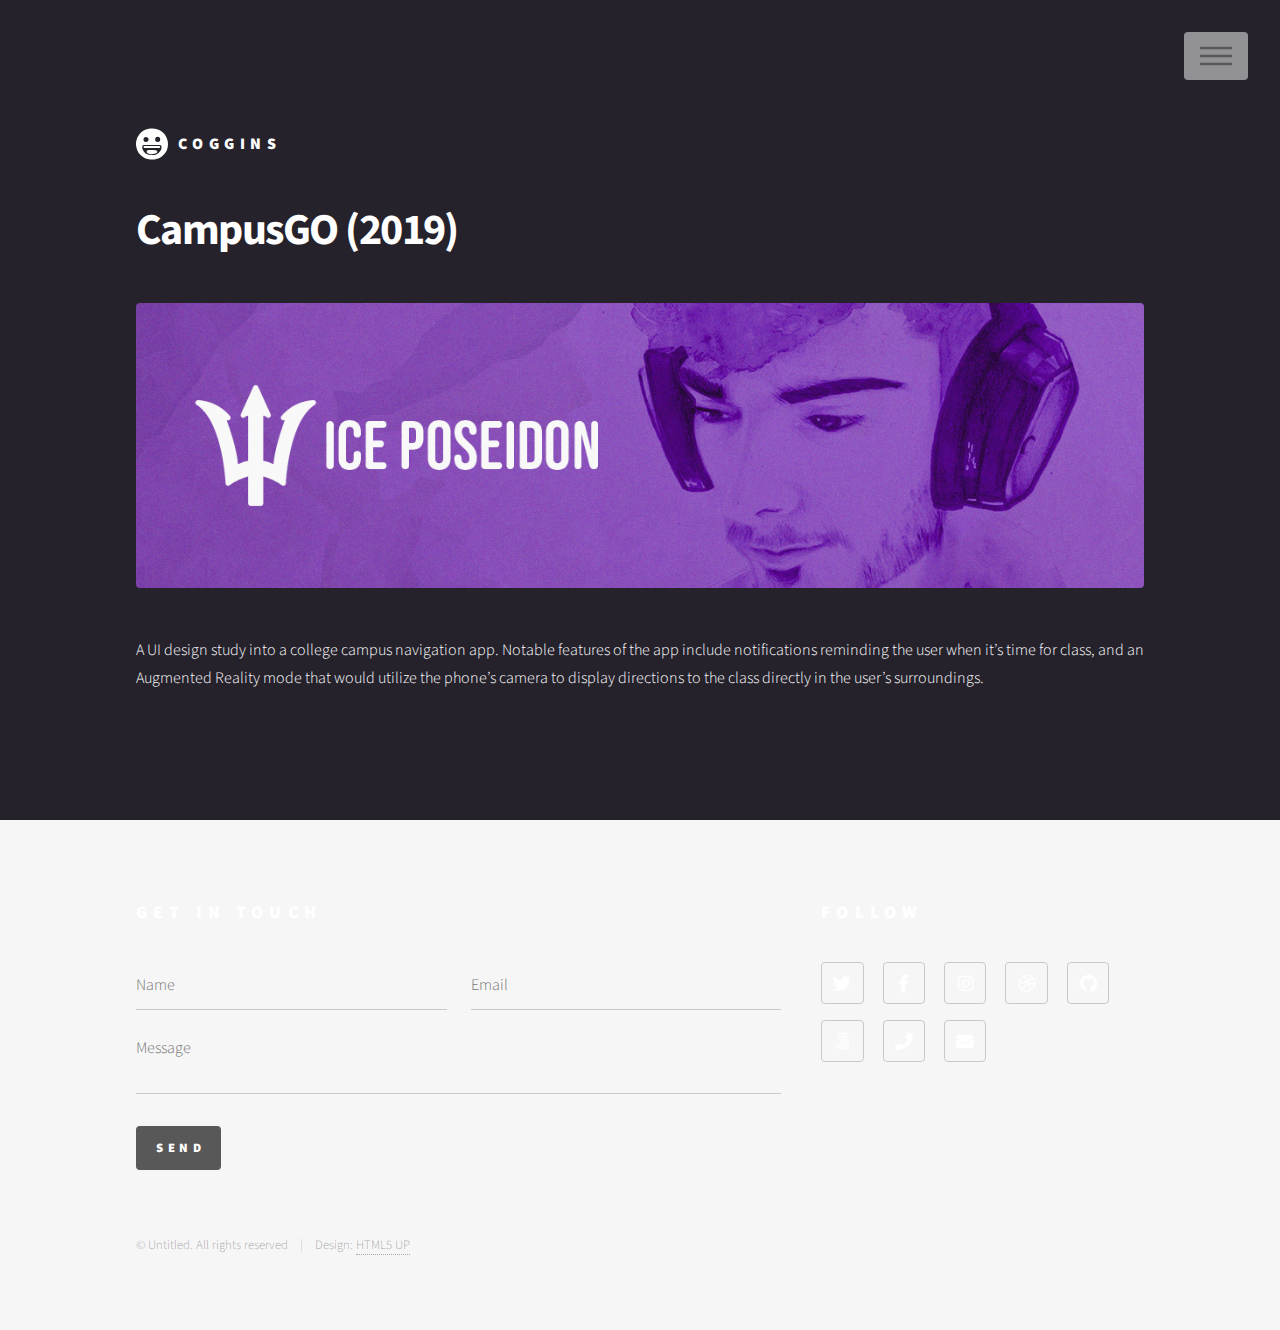
==== campusgo.html @ 9a7ea326 "Alot of stuff" ====
<!DOCTYPE HTML>
<!--
	Phantom by HTML5 UP
	html5up.net | @ajlkn
	Free for personal and commercial use under the CCA 3.0 license (html5up.net/license)
-->
<html>
	<head>
		<title>Generic - Phantom by HTML5 UP</title>
		<meta charset="utf-8" />
		<meta name="viewport" content="width=device-width, initial-scale=1, user-scalable=no" />
		<link rel="stylesheet" href="assets/css/ice.css" />
		<noscript><link rel="stylesheet" href="assets/css/noscript.css" /></noscript>
	</head>
	<body class="is-preload">
		<!-- Wrapper -->
			<div id="wrapper">

				<!-- Header -->
					<header id="header">
						<div class="inner">

							<!-- Logo -->
								<a href="index.html" class="logo">
									<span class="symbol"><img src="images/logowhite.svg" alt="" /></span><span class="title">Coggins</span>
								</a>

							<!-- Nav -->
								<nav>
									<ul>
										<li><a href="#menu">Menu</a></li>
									</ul>
								</nav>

						</div>
					</header>

				<!-- Menu -->
					<nav id="menu">
						<h2>Menu</h2>
						<ul>
							<li><a href="index.html">Home</a></li>
							<li><a href="generic.html">Ipsum veroeros</a></li>
							<li><a href="generic.html">Tempus etiam</a></li>
							<li><a href="generic.html">Consequat dolor</a></li>
							<li><a href="elements.html">Elements</a></li>
						</ul>
					</nav>

				<!-- Main -->
					<div id="main">
						<div class="inner">
							<h1>CampusGO (2019)</h1>
							<span class="image main"><img src="images/icebanner.jpg" alt="" /></span>
							<p>A UI design study into a college campus navigation app. Notable features of the app include notifications reminding the user when it’s time for class, and an Augmented Reality mode that would utilize the phone’s camera to display directions to the class directly in the user’s surroundings.</p>

						</div>
					</div>

				<!-- Footer -->
					<footer id="footer">
						<div class="inner">
							<section>
								<h2>Get in touch</h2>
								<form method="post" action="#">
									<div class="fields">
										<div class="field half">
											<input type="text" name="name" id="name" placeholder="Name" />
										</div>
										<div class="field half">
											<input type="email" name="email" id="email" placeholder="Email" />
										</div>
										<div class="field">
											<textarea name="message" id="message" placeholder="Message"></textarea>
										</div>
									</div>
									<ul class="actions">
										<li><input type="submit" value="Send" class="primary" /></li>
									</ul>
								</form>
							</section>
							<section>
								<h2>Follow</h2>
								<ul class="icons">
									<li><a href="#" class="icon brands style2 fa-twitter"><span class="label">Twitter</span></a></li>
									<li><a href="#" class="icon brands style2 fa-facebook-f"><span class="label">Facebook</span></a></li>
									<li><a href="#" class="icon brands style2 fa-instagram"><span class="label">Instagram</span></a></li>
									<li><a href="#" class="icon brands style2 fa-dribbble"><span class="label">Dribbble</span></a></li>
									<li><a href="#" class="icon brands style2 fa-github"><span class="label">GitHub</span></a></li>
									<li><a href="#" class="icon brands style2 fa-500px"><span class="label">500px</span></a></li>
									<li><a href="#" class="icon solid style2 fa-phone"><span class="label">Phone</span></a></li>
									<li><a href="#" class="icon solid style2 fa-envelope"><span class="label">Email</span></a></li>
								</ul>
							</section>
							<ul class="copyright">
								<li>&copy; Untitled. All rights reserved</li><li>Design: <a href="http://html5up.net">HTML5 UP</a></li>
							</ul>
						</div>
					</footer>

			</div>

		<!-- Scripts -->
			<script src="assets/js/jquery.min.js"></script>
			<script src="assets/js/browser.min.js"></script>
			<script src="assets/js/breakpoints.min.js"></script>
			<script src="assets/js/util.js"></script>
			<script src="assets/js/main.js"></script>
        
	</body>
</html>
---- assets/css/ice.css ----
@import url(fontawesome-all.min.css);
@import url("https://fonts.googleapis.com/css?family=Source+Sans+Pro:300,700,900");

/*
	Phantom by HTML5 UP
	html5up.net | @ajlkn
	Free for personal and commercial use under the CCA 3.0 license (html5up.net/license)
*/

html, body, div, span, applet, object,
iframe, h1, h2, h3, h4, h5, h6, p, blockquote,
pre, a, abbr, acronym, address, big, cite,
code, del, dfn, em, img, ins, kbd, q, s, samp,
small, strike, strong, sub, sup, tt, var, b,
u, i, center, dl, dt, dd, ol, ul, li, fieldset,
form, label, legend, table, caption, tbody,
tfoot, thead, tr, th, td, article, aside,
canvas, details, embed, figure, figcaption,
footer, header, hgroup, menu, nav, output, ruby,
section, summary, time, mark, audio, video {
	margin: 0;
	padding: 0;
	border: 0;
	font-size: 100%;
	font: inherit;
	vertical-align: baseline;}

article, aside, details, figcaption, figure,
footer, header, hgroup, menu, nav, section {
	display: block;}

body {
	line-height: 1;
}

ol, ul {
	list-style: none;
}

blockquote, q {
	quotes: none;
}

	blockquote:before, blockquote:after, q:before, q:after {
		content: '';
		content: none;
	}

table {
	border-collapse: collapse;
	border-spacing: 0;
}

body {
	-webkit-text-size-adjust: none;
}

mark {
	background-color: transparent;
	color: inherit;
}

input::-moz-focus-inner {
	border: 0;
	padding: 0;
}

input, select, textarea {
	-moz-appearance: none;
	-webkit-appearance: none;
	-ms-appearance: none;
	appearance: none;
}

/* Basic */

	@-ms-viewport {
		width: device-width;
	}

	body {
		-ms-overflow-style: scrollbar;
	}

	@media screen and (max-width: 480px) {

		html, body {
			min-width: 320px;
		}

	}

	html {
		box-sizing: border-box;
	}

	*, *:before, *:after {
		box-sizing: inherit;
	}

	body {
		background: #25222c;
	}

		body.is-preload *, body.is-preload *:before, body.is-preload *:after {
			-moz-animation: none !important;
			-webkit-animation: none !important;
			-ms-animation: none !important;
			animation: none !important;
			-moz-transition: none !important;
			-webkit-transition: none !important;
			-ms-transition: none !important;
			transition: none !important;
		}

/* Type */

	body, input, select, textarea {
		color: #ffffff;
		font-family: "Source Sans Pro", Helvetica, sans-serif;
		font-size: 16pt;
		font-weight: 300;
		line-height: 1.75;
	}

		@media screen and (max-width: 1680px) {

			body, input, select, textarea {
				font-size: 14pt;
			}

		}

		@media screen and (max-width: 1280px) {

			body, input, select, textarea {
				font-size: 12pt;
			}

		}

	a {
		-moz-transition: border-bottom-color 0.2s ease, color 0.2s ease;
		-webkit-transition: border-bottom-color 0.2s ease, color 0.2s ease;
		-ms-transition: border-bottom-color 0.2s ease, color 0.2s ease;
		transition: border-bottom-color 0.2s ease, color 0.2s ease;
		text-decoration: none;
		color: #585858;
		border-bottom: dotted 1px rgba(88, 88, 88, 0.5);
	}

		a:hover {
			border-bottom-color: transparent;
			color: #f2849e !important;
		}

	strong, b {
		font-weight: 700;
	}

	em, i {
		font-style: italic;
	}

	p {
		margin: 0 0 2em 0;
	}

	h1 {
		font-size: 2.75em;
		font-weight: 700;
		line-height: 1.3;
		margin: 0 0 1em 0;
		letter-spacing: -0.035em;
	}

		h1 a {
			color: inherit;
		}

		@media screen and (max-width: 736px) {

			h1 {
				font-size: 2em;
				margin: 0 0 1em 0;
			}

		}

		@media screen and (max-width: 360px) {

			h1 {
				font-size: 1.75em;
			}

		}

	h2, h3, h4, h5, h6 {
		font-weight: 900;
		line-height: 1.5;
		margin: 0 0 2em 0;
		text-transform: uppercase;
		letter-spacing: 0.35em;
	}

		h2 a, h3 a, h4 a, h5 a, h6 a {
			color: inherit;
		}

	h2 {
		font-size: 1.1em;
	}

	h3 {
		font-size: 1em;
	}

	h4 {
		font-size: 0.8em;
	}

	h5 {
		font-size: 0.8em;
	}

	h6 {
		font-size: 0.8em;
	}

	@media screen and (max-width: 980px) {

		h1 br, h2 br, h3 br, h4 br, h5 br, h6 br {
			display: none;
		}

	}

	@media screen and (max-width: 736px) {

		h2 {
			font-size: 1em;
		}

		h3 {
			font-size: 0.8em;
		}

	}

	sub {
		font-size: 0.8em;
		position: relative;
		top: 0.5em;
	}

	sup {
		font-size: 0.8em;
		position: relative;
		top: -0.5em;
	}

	blockquote {
		border-left: solid 4px #c9c9c9;
		font-style: italic;
		margin: 0 0 2em 0;
		padding: 0.5em 0 0.5em 2em;
	}

	code {
		background: rgba(144, 144, 144, 0.075);
		border-radius: 4px;
		border: solid 1px #c9c9c9;
		font-family: "Courier New", monospace;
		font-size: 0.9em;
		margin: 0 0.25em;
		padding: 0.25em 0.65em;
	}

	pre {
		-webkit-overflow-scrolling: touch;
		font-family: "Courier New", monospace;
		font-size: 0.9em;
		margin: 0 0 2em 0;
	}

		pre code {
			display: block;
			line-height: 1.75;
			padding: 1em 1.5em;
			overflow-x: auto;
		}

	hr {
		border: 0;
		border-bottom: solid 1px #c9c9c9;
		margin: 2em 0;
	}

		hr.major {
			margin: 3em 0;
		}

	.align-left {
		text-align: left;
	}

	.align-center {
		text-align: center;
	}

	.align-right {
		text-align: right;
	}

/* Row */

	.row {
		display: flex;
		flex-wrap: wrap;
		box-sizing: border-box;
		align-items: stretch;
	}

		.row > * {
			box-sizing: border-box;
		}

		.row.gtr-uniform > * > :last-child {
			margin-bottom: 0;
		}

		.row.aln-left {
			justify-content: flex-start;
		}

		.row.aln-center {
			justify-content: center;
		}

		.row.aln-right {
			justify-content: flex-end;
		}

		.row.aln-top {
			align-items: flex-start;
		}

		.row.aln-middle {
			align-items: center;
		}

		.row.aln-bottom {
			align-items: flex-end;
		}

		.row > .imp {
			order: -1;
		}

		.row > .col-1 {
			width: 8.33333%;
		}

		.row > .off-1 {
			margin-left: 8.33333%;
		}

		.row > .col-2 {
			width: 16.66667%;
		}

		.row > .off-2 {
			margin-left: 16.66667%;
		}

		.row > .col-3 {
			width: 25%;
		}

		.row > .off-3 {
			margin-left: 25%;
		}

		.row > .col-4 {
			width: 33.33333%;
		}

		.row > .off-4 {
			margin-left: 33.33333%;
		}

		.row > .col-5 {
			width: 41.66667%;
		}

		.row > .off-5 {
			margin-left: 41.66667%;
		}

		.row > .col-6 {
			width: 50%;
		}

		.row > .off-6 {
			margin-left: 50%;
		}

		.row > .col-7 {
			width: 58.33333%;
		}

		.row > .off-7 {
			margin-left: 58.33333%;
		}

		.row > .col-8 {
			width: 66.66667%;
		}

		.row > .off-8 {
			margin-left: 66.66667%;
		}

		.row > .col-9 {
			width: 75%;
		}

		.row > .off-9 {
			margin-left: 75%;
		}

		.row > .col-10 {
			width: 83.33333%;
		}

		.row > .off-10 {
			margin-left: 83.33333%;
		}

		.row > .col-11 {
			width: 91.66667%;
		}

		.row > .off-11 {
			margin-left: 91.66667%;
		}

		.row > .col-12 {
			width: 100%;
		}

		.row > .off-12 {
			margin-left: 100%;
		}

		.row.gtr-0 {
			margin-top: 0;
			margin-left: 0em;
		}

			.row.gtr-0 > * {
				padding: 0 0 0 0em;
			}

			.row.gtr-0.gtr-uniform {
				margin-top: 0em;
			}

				.row.gtr-0.gtr-uniform > * {
					padding-top: 0em;
				}

		.row.gtr-25 {
			margin-top: 0;
			margin-left: -0.5em;
		}

			.row.gtr-25 > * {
				padding: 0 0 0 0.5em;
			}

			.row.gtr-25.gtr-uniform {
				margin-top: -0.5em;
			}

				.row.gtr-25.gtr-uniform > * {
					padding-top: 0.5em;
				}

		.row.gtr-50 {
			margin-top: 0;
			margin-left: -1em;
		}

			.row.gtr-50 > * {
				padding: 0 0 0 1em;
			}

			.row.gtr-50.gtr-uniform {
				margin-top: -1em;
			}

				.row.gtr-50.gtr-uniform > * {
					padding-top: 1em;
				}

		.row {
			margin-top: 0;
			margin-left: -2em;
		}

			.row > * {
				padding: 0 0 0 2em;
			}

			.row.gtr-uniform {
				margin-top: -2em;
			}

				.row.gtr-uniform > * {
					padding-top: 2em;
				}

		.row.gtr-150 {
			margin-top: 0;
			margin-left: -3em;
		}

			.row.gtr-150 > * {
				padding: 0 0 0 3em;
			}

			.row.gtr-150.gtr-uniform {
				margin-top: -3em;
			}

				.row.gtr-150.gtr-uniform > * {
					padding-top: 3em;
				}

		.row.gtr-200 {
			margin-top: 0;
			margin-left: -4em;
		}

			.row.gtr-200 > * {
				padding: 0 0 0 4em;
			}

			.row.gtr-200.gtr-uniform {
				margin-top: -4em;
			}

				.row.gtr-200.gtr-uniform > * {
					padding-top: 4em;
				}

		@media screen and (max-width: 1680px) {

			.row {
				display: flex;
				flex-wrap: wrap;
				box-sizing: border-box;
				align-items: stretch;
			}

				.row > * {
					box-sizing: border-box;
				}

				.row.gtr-uniform > * > :last-child {
					margin-bottom: 0;
				}

				.row.aln-left {
					justify-content: flex-start;
				}

				.row.aln-center {
					justify-content: center;
				}

				.row.aln-right {
					justify-content: flex-end;
				}

				.row.aln-top {
					align-items: flex-start;
				}

				.row.aln-middle {
					align-items: center;
				}

				.row.aln-bottom {
					align-items: flex-end;
				}

				.row > .imp-xlarge {
					order: -1;
				}

				.row > .col-1-xlarge {
					width: 8.33333%;
				}

				.row > .off-1-xlarge {
					margin-left: 8.33333%;
				}

				.row > .col-2-xlarge {
					width: 16.66667%;
				}

				.row > .off-2-xlarge {
					margin-left: 16.66667%;
				}

				.row > .col-3-xlarge {
					width: 25%;
				}

				.row > .off-3-xlarge {
					margin-left: 25%;
				}

				.row > .col-4-xlarge {
					width: 33.33333%;
				}

				.row > .off-4-xlarge {
					margin-left: 33.33333%;
				}

				.row > .col-5-xlarge {
					width: 41.66667%;
				}

				.row > .off-5-xlarge {
					margin-left: 41.66667%;
				}

				.row > .col-6-xlarge {
					width: 50%;
				}

				.row > .off-6-xlarge {
					margin-left: 50%;
				}

				.row > .col-7-xlarge {
					width: 58.33333%;
				}

				.row > .off-7-xlarge {
					margin-left: 58.33333%;
				}

				.row > .col-8-xlarge {
					width: 66.66667%;
				}

				.row > .off-8-xlarge {
					margin-left: 66.66667%;
				}

				.row > .col-9-xlarge {
					width: 75%;
				}

				.row > .off-9-xlarge {
					margin-left: 75%;
				}

				.row > .col-10-xlarge {
					width: 83.33333%;
				}

				.row > .off-10-xlarge {
					margin-left: 83.33333%;
				}

				.row > .col-11-xlarge {
					width: 91.66667%;
				}

				.row > .off-11-xlarge {
					margin-left: 91.66667%;
				}

				.row > .col-12-xlarge {
					width: 100%;
				}

				.row > .off-12-xlarge {
					margin-left: 100%;
				}

				.row.gtr-0 {
					margin-top: 0;
					margin-left: 0em;
				}

					.row.gtr-0 > * {
						padding: 0 0 0 0em;
					}

					.row.gtr-0.gtr-uniform {
						margin-top: 0em;
					}

						.row.gtr-0.gtr-uniform > * {
							padding-top: 0em;
						}

				.row.gtr-25 {
					margin-top: 0;
					margin-left: -0.5em;
				}

					.row.gtr-25 > * {
						padding: 0 0 0 0.5em;
					}

					.row.gtr-25.gtr-uniform {
						margin-top: -0.5em;
					}

						.row.gtr-25.gtr-uniform > * {
							padding-top: 0.5em;
						}

				.row.gtr-50 {
					margin-top: 0;
					margin-left: -1em;
				}

					.row.gtr-50 > * {
						padding: 0 0 0 1em;
					}

					.row.gtr-50.gtr-uniform {
						margin-top: -1em;
					}

						.row.gtr-50.gtr-uniform > * {
							padding-top: 1em;
						}

				.row {
					margin-top: 0;
					margin-left: -2em;
				}

					.row > * {
						padding: 0 0 0 2em;
					}

					.row.gtr-uniform {
						margin-top: -2em;
					}

						.row.gtr-uniform > * {
							padding-top: 2em;
						}

				.row.gtr-150 {
					margin-top: 0;
					margin-left: -3em;
				}

					.row.gtr-150 > * {
						padding: 0 0 0 3em;
					}

					.row.gtr-150.gtr-uniform {
						margin-top: -3em;
					}

						.row.gtr-150.gtr-uniform > * {
							padding-top: 3em;
						}

				.row.gtr-200 {
					margin-top: 0;
					margin-left: -4em;
				}

					.row.gtr-200 > * {
						padding: 0 0 0 4em;
					}

					.row.gtr-200.gtr-uniform {
						margin-top: -4em;
					}

						.row.gtr-200.gtr-uniform > * {
							padding-top: 4em;
						}

		}

		@media screen and (max-width: 1280px) {

			.row {
				display: flex;
				flex-wrap: wrap;
				box-sizing: border-box;
				align-items: stretch;
			}

				.row > * {
					box-sizing: border-box;
				}

				.row.gtr-uniform > * > :last-child {
					margin-bottom: 0;
				}

				.row.aln-left {
					justify-content: flex-start;
				}

				.row.aln-center {
					justify-content: center;
				}

				.row.aln-right {
					justify-content: flex-end;
				}

				.row.aln-top {
					align-items: flex-start;
				}

				.row.aln-middle {
					align-items: center;
				}

				.row.aln-bottom {
					align-items: flex-end;
				}

				.row > .imp-large {
					order: -1;
				}

				.row > .col-1-large {
					width: 8.33333%;
				}

				.row > .off-1-large {
					margin-left: 8.33333%;
				}

				.row > .col-2-large {
					width: 16.66667%;
				}

				.row > .off-2-large {
					margin-left: 16.66667%;
				}

				.row > .col-3-large {
					width: 25%;
				}

				.row > .off-3-large {
					margin-left: 25%;
				}

				.row > .col-4-large {
					width: 33.33333%;
				}

				.row > .off-4-large {
					margin-left: 33.33333%;
				}

				.row > .col-5-large {
					width: 41.66667%;
				}

				.row > .off-5-large {
					margin-left: 41.66667%;
				}

				.row > .col-6-large {
					width: 50%;
				}

				.row > .off-6-large {
					margin-left: 50%;
				}

				.row > .col-7-large {
					width: 58.33333%;
				}

				.row > .off-7-large {
					margin-left: 58.33333%;
				}

				.row > .col-8-large {
					width: 66.66667%;
				}

				.row > .off-8-large {
					margin-left: 66.66667%;
				}

				.row > .col-9-large {
					width: 75%;
				}

				.row > .off-9-large {
					margin-left: 75%;
				}

				.row > .col-10-large {
					width: 83.33333%;
				}

				.row > .off-10-large {
					margin-left: 83.33333%;
				}

				.row > .col-11-large {
					width: 91.66667%;
				}

				.row > .off-11-large {
					margin-left: 91.66667%;
				}

				.row > .col-12-large {
					width: 100%;
				}

				.row > .off-12-large {
					margin-left: 100%;
				}

				.row.gtr-0 {
					margin-top: 0;
					margin-left: 0em;
				}

					.row.gtr-0 > * {
						padding: 0 0 0 0em;
					}

					.row.gtr-0.gtr-uniform {
						margin-top: 0em;
					}

						.row.gtr-0.gtr-uniform > * {
							padding-top: 0em;
						}

				.row.gtr-25 {
					margin-top: 0;
					margin-left: -0.5em;
				}

					.row.gtr-25 > * {
						padding: 0 0 0 0.5em;
					}

					.row.gtr-25.gtr-uniform {
						margin-top: -0.5em;
					}

						.row.gtr-25.gtr-uniform > * {
							padding-top: 0.5em;
						}

				.row.gtr-50 {
					margin-top: 0;
					margin-left: -1em;
				}

					.row.gtr-50 > * {
						padding: 0 0 0 1em;
					}

					.row.gtr-50.gtr-uniform {
						margin-top: -1em;
					}

						.row.gtr-50.gtr-uniform > * {
							padding-top: 1em;
						}

				.row {
					margin-top: 0;
					margin-left: -2em;
				}

					.row > * {
						padding: 0 0 0 2em;
					}

					.row.gtr-uniform {
						margin-top: -2em;
					}

						.row.gtr-uniform > * {
							padding-top: 2em;
						}

				.row.gtr-150 {
					margin-top: 0;
					margin-left: -3em;
				}

					.row.gtr-150 > * {
						padding: 0 0 0 3em;
					}

					.row.gtr-150.gtr-uniform {
						margin-top: -3em;
					}

						.row.gtr-150.gtr-uniform > * {
							padding-top: 3em;
						}

				.row.gtr-200 {
					margin-top: 0;
					margin-left: -4em;
				}

					.row.gtr-200 > * {
						padding: 0 0 0 4em;
					}

					.row.gtr-200.gtr-uniform {
						margin-top: -4em;
					}

						.row.gtr-200.gtr-uniform > * {
							padding-top: 4em;
						}

		}

		@media screen and (max-width: 980px) {

			.row {
				display: flex;
				flex-wrap: wrap;
				box-sizing: border-box;
				align-items: stretch;
			}

				.row > * {
					box-sizing: border-box;
				}

				.row.gtr-uniform > * > :last-child {
					margin-bottom: 0;
				}

				.row.aln-left {
					justify-content: flex-start;
				}

				.row.aln-center {
					justify-content: center;
				}

				.row.aln-right {
					justify-content: flex-end;
				}

				.row.aln-top {
					align-items: flex-start;
				}

				.row.aln-middle {
					align-items: center;
				}

				.row.aln-bottom {
					align-items: flex-end;
				}

				.row > .imp-medium {
					order: -1;
				}

				.row > .col-1-medium {
					width: 8.33333%;
				}

				.row > .off-1-medium {
					margin-left: 8.33333%;
				}

				.row > .col-2-medium {
					width: 16.66667%;
				}

				.row > .off-2-medium {
					margin-left: 16.66667%;
				}

				.row > .col-3-medium {
					width: 25%;
				}

				.row > .off-3-medium {
					margin-left: 25%;
				}

				.row > .col-4-medium {
					width: 33.33333%;
				}

				.row > .off-4-medium {
					margin-left: 33.33333%;
				}

				.row > .col-5-medium {
					width: 41.66667%;
				}

				.row > .off-5-medium {
					margin-left: 41.66667%;
				}

				.row > .col-6-medium {
					width: 50%;
				}

				.row > .off-6-medium {
					margin-left: 50%;
				}

				.row > .col-7-medium {
					width: 58.33333%;
				}

				.row > .off-7-medium {
					margin-left: 58.33333%;
				}

				.row > .col-8-medium {
					width: 66.66667%;
				}

				.row > .off-8-medium {
					margin-left: 66.66667%;
				}

				.row > .col-9-medium {
					width: 75%;
				}

				.row > .off-9-medium {
					margin-left: 75%;
				}

				.row > .col-10-medium {
					width: 83.33333%;
				}

				.row > .off-10-medium {
					margin-left: 83.33333%;
				}

				.row > .col-11-medium {
					width: 91.66667%;
				}

				.row > .off-11-medium {
					margin-left: 91.66667%;
				}

				.row > .col-12-medium {
					width: 100%;
				}

				.row > .off-12-medium {
					margin-left: 100%;
				}

				.row.gtr-0 {
					margin-top: 0;
					margin-left: 0em;
				}

					.row.gtr-0 > * {
						padding: 0 0 0 0em;
					}

					.row.gtr-0.gtr-uniform {
						margin-top: 0em;
					}

						.row.gtr-0.gtr-uniform > * {
							padding-top: 0em;
						}

				.row.gtr-25 {
					margin-top: 0;
					margin-left: -0.375em;
				}

					.row.gtr-25 > * {
						padding: 0 0 0 0.375em;
					}

					.row.gtr-25.gtr-uniform {
						margin-top: -0.375em;
					}

						.row.gtr-25.gtr-uniform > * {
							padding-top: 0.375em;
						}

				.row.gtr-50 {
					margin-top: 0;
					margin-left: -0.75em;
				}

					.row.gtr-50 > * {
						padding: 0 0 0 0.75em;
					}

					.row.gtr-50.gtr-uniform {
						margin-top: -0.75em;
					}

						.row.gtr-50.gtr-uniform > * {
							padding-top: 0.75em;
						}

				.row {
					margin-top: 0;
					margin-left: -1.5em;
				}

					.row > * {
						padding: 0 0 0 1.5em;
					}

					.row.gtr-uniform {
						margin-top: -1.5em;
					}

						.row.gtr-uniform > * {
							padding-top: 1.5em;
						}

				.row.gtr-150 {
					margin-top: 0;
					margin-left: -2.25em;
				}

					.row.gtr-150 > * {
						padding: 0 0 0 2.25em;
					}

					.row.gtr-150.gtr-uniform {
						margin-top: -2.25em;
					}

						.row.gtr-150.gtr-uniform > * {
							padding-top: 2.25em;
						}

				.row.gtr-200 {
					margin-top: 0;
					margin-left: -3em;
				}

					.row.gtr-200 > * {
						padding: 0 0 0 3em;
					}

					.row.gtr-200.gtr-uniform {
						margin-top: -3em;
					}

						.row.gtr-200.gtr-uniform > * {
							padding-top: 3em;
						}

		}

		@media screen and (max-width: 736px) {

			.row {
				display: flex;
				flex-wrap: wrap;
				box-sizing: border-box;
				align-items: stretch;
			}

				.row > * {
					box-sizing: border-box;
				}

				.row.gtr-uniform > * > :last-child {
					margin-bottom: 0;
				}

				.row.aln-left {
					justify-content: flex-start;
				}

				.row.aln-center {
					justify-content: center;
				}

				.row.aln-right {
					justify-content: flex-end;
				}

				.row.aln-top {
					align-items: flex-start;
				}

				.row.aln-middle {
					align-items: center;
				}

				.row.aln-bottom {
					align-items: flex-end;
				}

				.row > .imp-small {
					order: -1;
				}

				.row > .col-1-small {
					width: 8.33333%;
				}

				.row > .off-1-small {
					margin-left: 8.33333%;
				}

				.row > .col-2-small {
					width: 16.66667%;
				}

				.row > .off-2-small {
					margin-left: 16.66667%;
				}

				.row > .col-3-small {
					width: 25%;
				}

				.row > .off-3-small {
					margin-left: 25%;
				}

				.row > .col-4-small {
					width: 33.33333%;
				}

				.row > .off-4-small {
					margin-left: 33.33333%;
				}

				.row > .col-5-small {
					width: 41.66667%;
				}

				.row > .off-5-small {
					margin-left: 41.66667%;
				}

				.row > .col-6-small {
					width: 50%;
				}

				.row > .off-6-small {
					margin-left: 50%;
				}

				.row > .col-7-small {
					width: 58.33333%;
				}

				.row > .off-7-small {
					margin-left: 58.33333%;
				}

				.row > .col-8-small {
					width: 66.66667%;
				}

				.row > .off-8-small {
					margin-left: 66.66667%;
				}

				.row > .col-9-small {
					width: 75%;
				}

				.row > .off-9-small {
					margin-left: 75%;
				}

				.row > .col-10-small {
					width: 83.33333%;
				}

				.row > .off-10-small {
					margin-left: 83.33333%;
				}

				.row > .col-11-small {
					width: 91.66667%;
				}

				.row > .off-11-small {
					margin-left: 91.66667%;
				}

				.row > .col-12-small {
					width: 100%;
				}

				.row > .off-12-small {
					margin-left: 100%;
				}

				.row.gtr-0 {
					margin-top: 0;
					margin-left: 0em;
				}

					.row.gtr-0 > * {
						padding: 0 0 0 0em;
					}

					.row.gtr-0.gtr-uniform {
						margin-top: 0em;
					}

						.row.gtr-0.gtr-uniform > * {
							padding-top: 0em;
						}

				.row.gtr-25 {
					margin-top: 0;
					margin-left: -0.25em;
				}

					.row.gtr-25 > * {
						padding: 0 0 0 0.25em;
					}

					.row.gtr-25.gtr-uniform {
						margin-top: -0.25em;
					}

						.row.gtr-25.gtr-uniform > * {
							padding-top: 0.25em;
						}

				.row.gtr-50 {
					margin-top: 0;
					margin-left: -0.5em;
				}

					.row.gtr-50 > * {
						padding: 0 0 0 0.5em;
					}

					.row.gtr-50.gtr-uniform {
						margin-top: -0.5em;
					}

						.row.gtr-50.gtr-uniform > * {
							padding-top: 0.5em;
						}

				.row {
					margin-top: 0;
					margin-left: -1em;
				}

					.row > * {
						padding: 0 0 0 1em;
					}

					.row.gtr-uniform {
						margin-top: -1em;
					}

						.row.gtr-uniform > * {
							padding-top: 1em;
						}

				.row.gtr-150 {
					margin-top: 0;
					margin-left: -1.5em;
				}

					.row.gtr-150 > * {
						padding: 0 0 0 1.5em;
					}

					.row.gtr-150.gtr-uniform {
						margin-top: -1.5em;
					}

						.row.gtr-150.gtr-uniform > * {
							padding-top: 1.5em;
						}

				.row.gtr-200 {
					margin-top: 0;
					margin-left: -2em;
				}

					.row.gtr-200 > * {
						padding: 0 0 0 2em;
					}

					.row.gtr-200.gtr-uniform {
						margin-top: -2em;
					}

						.row.gtr-200.gtr-uniform > * {
							padding-top: 2em;
						}

		}

		@media screen and (max-width: 480px) {

			.row {
				display: flex;
				flex-wrap: wrap;
				box-sizing: border-box;
				align-items: stretch;
			}

				.row > * {
					box-sizing: border-box;
				}

				.row.gtr-uniform > * > :last-child {
					margin-bottom: 0;
				}

				.row.aln-left {
					justify-content: flex-start;
				}

				.row.aln-center {
					justify-content: center;
				}

				.row.aln-right {
					justify-content: flex-end;
				}

				.row.aln-top {
					align-items: flex-start;
				}

				.row.aln-middle {
					align-items: center;
				}

				.row.aln-bottom {
					align-items: flex-end;
				}

				.row > .imp-xsmall {
					order: -1;
				}

				.row > .col-1-xsmall {
					width: 8.33333%;
				}

				.row > .off-1-xsmall {
					margin-left: 8.33333%;
				}

				.row > .col-2-xsmall {
					width: 16.66667%;
				}

				.row > .off-2-xsmall {
					margin-left: 16.66667%;
				}

				.row > .col-3-xsmall {
					width: 25%;
				}

				.row > .off-3-xsmall {
					margin-left: 25%;
				}

				.row > .col-4-xsmall {
					width: 33.33333%;
				}

				.row > .off-4-xsmall {
					margin-left: 33.33333%;
				}

				.row > .col-5-xsmall {
					width: 41.66667%;
				}

				.row > .off-5-xsmall {
					margin-left: 41.66667%;
				}

				.row > .col-6-xsmall {
					width: 50%;
				}

				.row > .off-6-xsmall {
					margin-left: 50%;
				}

				.row > .col-7-xsmall {
					width: 58.33333%;
				}

				.row > .off-7-xsmall {
					margin-left: 58.33333%;
				}

				.row > .col-8-xsmall {
					width: 66.66667%;
				}

				.row > .off-8-xsmall {
					margin-left: 66.66667%;
				}

				.row > .col-9-xsmall {
					width: 75%;
				}

				.row > .off-9-xsmall {
					margin-left: 75%;
				}

				.row > .col-10-xsmall {
					width: 83.33333%;
				}

				.row > .off-10-xsmall {
					margin-left: 83.33333%;
				}

				.row > .col-11-xsmall {
					width: 91.66667%;
				}

				.row > .off-11-xsmall {
					margin-left: 91.66667%;
				}

				.row > .col-12-xsmall {
					width: 100%;
				}

				.row > .off-12-xsmall {
					margin-left: 100%;
				}

				.row.gtr-0 {
					margin-top: 0;
					margin-left: 0em;
				}

					.row.gtr-0 > * {
						padding: 0 0 0 0em;
					}

					.row.gtr-0.gtr-uniform {
						margin-top: 0em;
					}

						.row.gtr-0.gtr-uniform > * {
							padding-top: 0em;
						}

				.row.gtr-25 {
					margin-top: 0;
					margin-left: -0.25em;
				}

					.row.gtr-25 > * {
						padding: 0 0 0 0.25em;
					}

					.row.gtr-25.gtr-uniform {
						margin-top: -0.25em;
					}

						.row.gtr-25.gtr-uniform > * {
							padding-top: 0.25em;
						}

				.row.gtr-50 {
					margin-top: 0;
					margin-left: -0.5em;
				}

					.row.gtr-50 > * {
						padding: 0 0 0 0.5em;
					}

					.row.gtr-50.gtr-uniform {
						margin-top: -0.5em;
					}

						.row.gtr-50.gtr-uniform > * {
							padding-top: 0.5em;
						}

				.row {
					margin-top: 0;
					margin-left: -1em;
				}

					.row > * {
						padding: 0 0 0 1em;
					}

					.row.gtr-uniform {
						margin-top: -1em;
					}

						.row.gtr-uniform > * {
							padding-top: 1em;
						}

				.row.gtr-150 {
					margin-top: 0;
					margin-left: -1.5em;
				}

					.row.gtr-150 > * {
						padding: 0 0 0 1.5em;
					}

					.row.gtr-150.gtr-uniform {
						margin-top: -1.5em;
					}

						.row.gtr-150.gtr-uniform > * {
							padding-top: 1.5em;
						}

				.row.gtr-200 {
					margin-top: 0;
					margin-left: -2em;
				}

					.row.gtr-200 > * {
						padding: 0 0 0 2em;
					}

					.row.gtr-200.gtr-uniform {
						margin-top: -2em;
					}

						.row.gtr-200.gtr-uniform > * {
							padding-top: 2em;
						}

		}

/* Section/Article */

	section.special, article.special {
		text-align: center;
	}

	header p {
		margin-top: -1em;
	}

	@media screen and (max-width: 736px) {

		header p {
			margin-top: 0;
		}

	}

/* Icon */

	.icon {
		text-decoration: none;
		border-bottom: none;
		position: relative;
	}

		.icon:before {
			-moz-osx-font-smoothing: grayscale;
			-webkit-font-smoothing: antialiased;
			display: inline-block;
			font-style: normal;
			font-variant: normal;
			text-rendering: auto;
			line-height: 1;
			text-transform: none !important;
			font-family: 'Font Awesome 5 Free';
			font-weight: 400;
		}

		.icon > .label {
			display: none;
		}

		.icon:before {
			line-height: inherit;
		}

		.icon.solid:before {
			font-weight: 900;
		}

		.icon.brands:before {
			font-family: 'Font Awesome 5 Brands';
		}

		.icon.style2 {
			-moz-transition: background-color 0.2s ease-in-out, color 0.2s ease-in-out, border-color 0.2s ease-in-out;
			-webkit-transition: background-color 0.2s ease-in-out, color 0.2s ease-in-out, border-color 0.2s ease-in-out;
			-ms-transition: background-color 0.2s ease-in-out, color 0.2s ease-in-out, border-color 0.2s ease-in-out;
			transition: background-color 0.2s ease-in-out, color 0.2s ease-in-out, border-color 0.2s ease-in-out;
			background-color: transparent;
			border: solid 1px #c9c9c9;
			border-radius: 4px;
			width: 2.65em;
			height: 2.65em;
			display: inline-block;
			text-align: center;
			line-height: 2.65em;
			color: inherit;
		}

			.icon.style2:before {
				font-size: 1.1em;
			}

			.icon.style2:hover {
				color: #f2849e;
				border-color: #f2849e;
			}

			.icon.style2:active {
				background-color: rgba(242, 132, 158, 0.1);
			}

/* List */

	ol {
		list-style: decimal;
		margin: 0 0 2em 0;
		padding-left: 1.25em;
	}

		ol li {
			padding-left: 0.25em;
		}

	ul {
		list-style: disc;
		margin: 0 0 2em 0;
		padding-left: 1em;
	}

		ul li {
			padding-left: 0.5em;
		}

		ul.alt {
			list-style: none;
			padding-left: 0;
		}

			ul.alt li {
				border-top: solid 1px #c9c9c9;
				padding: 0.5em 0;
			}

				ul.alt li:first-child {
					border-top: 0;
					padding-top: 0;
				}

	dl {
		margin: 0 0 2em 0;
	}

		dl dt {
			display: block;
			font-weight: 900;
			margin: 0 0 1em 0;
		}

		dl dd {
			margin-left: 2em;
		}

/* Actions */

	ul.actions {
		display: -moz-flex;
		display: -webkit-flex;
		display: -ms-flex;
		display: flex;
		cursor: default;
		list-style: none;
		margin-left: -1em;
		padding-left: 0;
	}

		ul.actions li {
			padding: 0 0 0 1em;
			vertical-align: middle;
		}

		ul.actions.special {
			-moz-justify-content: center;
			-webkit-justify-content: center;
			-ms-justify-content: center;
			justify-content: center;
			width: 100%;
			margin-left: 0;
		}

			ul.actions.special li:first-child {
				padding-left: 0;
			}

		ul.actions.stacked {
			-moz-flex-direction: column;
			-webkit-flex-direction: column;
			-ms-flex-direction: column;
			flex-direction: column;
			margin-left: 0;
		}

			ul.actions.stacked li {
				padding: 1.3em 0 0 0;
			}

				ul.actions.stacked li:first-child {
					padding-top: 0;
				}

		ul.actions.fit {
			width: calc(100% + 1em);
		}

			ul.actions.fit li {
				-moz-flex-grow: 1;
				-webkit-flex-grow: 1;
				-ms-flex-grow: 1;
				flex-grow: 1;
				-moz-flex-shrink: 1;
				-webkit-flex-shrink: 1;
				-ms-flex-shrink: 1;
				flex-shrink: 1;
				width: 100%;
			}

				ul.actions.fit li > * {
					width: 100%;
				}

			ul.actions.fit.stacked {
				width: 100%;
			}

		@media screen and (max-width: 480px) {

			ul.actions:not(.fixed) {
				-moz-flex-direction: column;
				-webkit-flex-direction: column;
				-ms-flex-direction: column;
				flex-direction: column;
				margin-left: 0;
				width: 100% !important;
			}

				ul.actions:not(.fixed) li {
					-moz-flex-grow: 1;
					-webkit-flex-grow: 1;
					-ms-flex-grow: 1;
					flex-grow: 1;
					-moz-flex-shrink: 1;
					-webkit-flex-shrink: 1;
					-ms-flex-shrink: 1;
					flex-shrink: 1;
					padding: 1em 0 0 0;
					text-align: center;
					width: 100%;
				}

					ul.actions:not(.fixed) li > * {
						width: 100%;
					}

					ul.actions:not(.fixed) li:first-child {
						padding-top: 0;
					}

					ul.actions:not(.fixed) li input[type="submit"],
					ul.actions:not(.fixed) li input[type="reset"],
					ul.actions:not(.fixed) li input[type="button"],
					ul.actions:not(.fixed) li button,
					ul.actions:not(.fixed) li .button {
						width: 100%;
					}

						ul.actions:not(.fixed) li input[type="submit"].icon:before,
						ul.actions:not(.fixed) li input[type="reset"].icon:before,
						ul.actions:not(.fixed) li input[type="button"].icon:before,
						ul.actions:not(.fixed) li button.icon:before,
						ul.actions:not(.fixed) li .button.icon:before {
							margin-left: -0.5rem;
						}

		}

/* Icons */

	ul.icons {
		cursor: default;
		list-style: none;
		padding-left: 0;
		margin: -1em 0 2em -1em;
	}

		ul.icons li {
			display: inline-block;
			padding: 1em 0 0 1em;
		}

/* Form */

	form {
		margin: 0 0 2em 0;
		overflow-x: hidden;
	}

		form > :last-child {
			margin-bottom: 0;
		}

		form > .fields {
			display: -moz-flex;
			display: -webkit-flex;
			display: -ms-flex;
			display: flex;
			-moz-flex-wrap: wrap;
			-webkit-flex-wrap: wrap;
			-ms-flex-wrap: wrap;
			flex-wrap: wrap;
			width: calc(100% + 3em);
			margin: -1.5em 0 2em -1.5em;
		}

			form > .fields > .field {
				-moz-flex-grow: 0;
				-webkit-flex-grow: 0;
				-ms-flex-grow: 0;
				flex-grow: 0;
				-moz-flex-shrink: 0;
				-webkit-flex-shrink: 0;
				-ms-flex-shrink: 0;
				flex-shrink: 0;
				padding: 1.5em 0 0 1.5em;
				width: calc(100% - 1.5em);
			}

				form > .fields > .field.half {
					width: calc(50% - 0.75em);
				}

				form > .fields > .field.third {
					width: calc(100%/3 - 0.5em);
				}

				form > .fields > .field.quarter {
					width: calc(25% - 0.375em);
				}

		@media screen and (max-width: 480px) {

			form > .fields {
				width: calc(100% + 3em);
				margin: -1.5em 0 2em -1.5em;
			}

				form > .fields > .field {
					padding: 1.5em 0 0 1.5em;
					width: calc(100% - 1.5em);
				}

					form > .fields > .field.half {
						width: calc(100% - 1.5em);
					}

					form > .fields > .field.third {
						width: calc(100% - 1.5em);
					}

					form > .fields > .field.quarter {
						width: calc(100% - 1.5em);
					}

		}

	label {
		display: block;
		font-size: 0.9em;
		font-weight: 900;
		margin: 0 0 1em 0;
	}

	input[type="text"],
	input[type="password"],
	input[type="email"],
	input[type="tel"],
	select,
	textarea {
		-moz-appearance: none;
		-webkit-appearance: none;
		-ms-appearance: none;
		appearance: none;
		background-color: transparent;
		border: none;
		border-radius: 0;
		border-bottom: solid 1px #c9c9c9;
		color: inherit;
		display: block;
		outline: 0;
		padding: 0;
		text-decoration: none;
		width: 100%;
	}

		input[type="text"]:invalid,
		input[type="password"]:invalid,
		input[type="email"]:invalid,
		input[type="tel"]:invalid,
		select:invalid,
		textarea:invalid {
			box-shadow: none;
		}

		input[type="text"]:focus,
		input[type="password"]:focus,
		input[type="email"]:focus,
		input[type="tel"]:focus,
		select:focus,
		textarea:focus {
			border-bottom-color: #f2849e;
			box-shadow: inset 0 -1px 0 0 #f2849e;
		}

	select {
		background-image: url("data:image/svg+xml;charset=utf8,%3Csvg xmlns='http://www.w3.org/2000/svg' width='40' height='40' preserveAspectRatio='none' viewBox='0 0 40 40'%3E%3Cpath d='M9.4,12.3l10.4,10.4l10.4-10.4c0.2-0.2,0.5-0.4,0.9-0.4c0.3,0,0.6,0.1,0.9,0.4l3.3,3.3c0.2,0.2,0.4,0.5,0.4,0.9 c0,0.4-0.1,0.6-0.4,0.9L20.7,31.9c-0.2,0.2-0.5,0.4-0.9,0.4c-0.3,0-0.6-0.1-0.9-0.4L4.3,17.3c-0.2-0.2-0.4-0.5-0.4-0.9 c0-0.4,0.1-0.6,0.4-0.9l3.3-3.3c0.2-0.2,0.5-0.4,0.9-0.4S9.1,12.1,9.4,12.3z' fill='%23c9c9c9' /%3E%3C/svg%3E");
		background-size: 1.25rem;
		background-repeat: no-repeat;
		background-position: calc(100% - 1rem) center;
		height: 3em;
		padding-right: 3em;
		text-overflow: ellipsis;
	}

		select option {
			background: #ffffff;
		}

		select:focus::-ms-value {
			background-color: transparent;
		}

		select::-ms-expand {
			display: none;
		}

	input[type="text"],
	input[type="password"],
	input[type="email"],
	select {
		height: 3em;
	}

	textarea {
		padding: 0;
		min-height: 3.75em;
	}

	input[type="checkbox"],
	input[type="radio"] {
		-moz-appearance: none;
		-webkit-appearance: none;
		-ms-appearance: none;
		appearance: none;
		display: block;
		float: left;
		margin-right: -2em;
		opacity: 0;
		width: 1em;
		z-index: -1;
	}

		input[type="checkbox"] + label,
		input[type="radio"] + label {
			text-decoration: none;
			color: #585858;
			cursor: pointer;
			display: inline-block;
			font-size: 1em;
			font-weight: 300;
			padding-left: 2.55em;
			padding-right: 0.75em;
			position: relative;
		}

			input[type="checkbox"] + label:before,
			input[type="radio"] + label:before {
				-moz-osx-font-smoothing: grayscale;
				-webkit-font-smoothing: antialiased;
				display: inline-block;
				font-style: normal;
				font-variant: normal;
				text-rendering: auto;
				line-height: 1;
				text-transform: none !important;
				font-family: 'Font Awesome 5 Free';
				font-weight: 900;
			}

			input[type="checkbox"] + label:before,
			input[type="radio"] + label:before {
				border-radius: 4px;
				border: solid 1px #c9c9c9;
				content: '';
				display: inline-block;
				font-size: 0.8em;
				height: 2.25em;
				left: 0;
				line-height: 2.25em;
				position: absolute;
				text-align: center;
				top: 0;
				width: 2.25em;
			}

		input[type="checkbox"]:checked + label:before,
		input[type="radio"]:checked + label:before {
			background: #585858;
			border-color: #585858;
			color: #ffffff;
			content: '\f00c';
		}

		input[type="checkbox"]:focus + label:before,
		input[type="radio"]:focus + label:before {
			border-color: #f2849e;
			box-shadow: 0 0 0 1px #f2849e;
		}

	input[type="checkbox"] + label:before {
		border-radius: 4px;
	}

	input[type="radio"] + label:before {
		border-radius: 100%;
	}

/* Box */

	.box {
		border-radius: 4px;
		border: solid 1px #c9c9c9;
		margin-bottom: 2em;
		padding: 1.5em;
	}

		.box > :last-child,
		.box > :last-child > :last-child,
		.box > :last-child > :last-child > :last-child {
			margin-bottom: 0;
		}

		.box.alt {
			border: 0;
			border-radius: 0;
			padding: 0;
		}

/* Image */

	.image {
		border-radius: 4px;
		border: 0;
		display: inline-block;
		position: relative;
	}

		.image img {
			border-radius: 4px;
			display: block;
		}

		.image.left, .image.right {
			max-width: 40%;
		}

		.image.left:hover, .image.right:hover {
			  transform: scale(1.1);
			  transition-duration: 1s;
		}
.container {
  position: relative;
}

.middle {
transition: .5s;
  opacity: 0;
  position: absolute;
  top: 50%;
  left: 50%;
  transform: translate(-50%, -50%);
  -ms-transform: translate(-50%, -50%);
  text-align: center;
}

.container:hover .middle {
  opacity: 1;
}

.container:hover .image.left .image.right {
  opacity: 0.3;
}

.text {
  background-color: rgba(0,0,0, 0.6);
  color: #fff;
  font-size: 12px;
  padding: 1em 2em;
    border-radius:30px;
    text-transform: uppercase;
    font-weight: 700;
}

video {
			padding: 0 1.5em 1em 0;
    float:left;
}
			.image.left img, .image.right img {
				width: 100%;
			}

		.image.left {
			float: left;
			padding: 0 1.5em 1em 0;
			top: 0.25em;
		}

		.image.right {
			float: right;
			padding: 0 0 1em 1.5em;
			top: 0.25em;
		}

		.image.fit {
			display: block;
			margin: 0 0 2em 0;
			width: 100%;
		}

			.image.fit img {
				width: 100%;
			}

		.image.main {
			display: block;
			margin: 0 0 3em 0;
			width: 100%;
		}

			.image.main img {
				width: 100%;
			}

			@media screen and (max-width: 736px) {

				.image.main {
					margin: 0 0 2em 0;
				}

			}

/* Table */

	.table-wrapper {
		-webkit-overflow-scrolling: touch;
		overflow-x: auto;
	}

	table {
		margin: 0 0 2em 0;
		width: 100%;
	}

		table tbody tr {
			border: solid 1px #c9c9c9;
			border-left: 0;
			border-right: 0;
		}

			table tbody tr:nth-child(2n + 1) {
				background-color: rgba(144, 144, 144, 0.075);
			}

		table td {
			padding: 0.75em 0.75em;
		}

		table th {
			font-size: 0.9em;
			font-weight: 900;
			padding: 0 0.75em 0.75em 0.75em;
			text-align: left;
		}

		table thead {
			border-bottom: solid 2px #c9c9c9;
		}

		table tfoot {
			border-top: solid 2px #c9c9c9;
		}

		table.alt {
			border-collapse: separate;
		}

			table.alt tbody tr td {
				border: solid 1px #c9c9c9;
				border-left-width: 0;
				border-top-width: 0;
			}

				table.alt tbody tr td:first-child {
					border-left-width: 1px;
				}

			table.alt tbody tr:first-child td {
				border-top-width: 1px;
			}

			table.alt thead {
				border-bottom: 0;
			}

			table.alt tfoot {
				border-top: 0;
			}

/* Button */

	input[type="submit"],
	input[type="reset"],
	input[type="button"],
	button,
	.button {
		-moz-appearance: none;
		-webkit-appearance: none;
		-ms-appearance: none;
		appearance: none;
		-moz-transition: background-color 0.2s ease-in-out, color 0.2s ease-in-out, box-shadow 0.2s ease-in-out;
		-webkit-transition: background-color 0.2s ease-in-out, color 0.2s ease-in-out, box-shadow 0.2s ease-in-out;
		-ms-transition: background-color 0.2s ease-in-out, color 0.2s ease-in-out, box-shadow 0.2s ease-in-out;
		transition: background-color 0.2s ease-in-out, color 0.2s ease-in-out, box-shadow 0.2s ease-in-out;
		background-color: transparent;
		border-radius: 4px;
		border: 0;
		box-shadow: inset 0 0 0 2px #585858;
		color: #585858 !important;
		cursor: pointer;
		display: inline-block;
		font-size: 0.8em;
		font-weight: 900;
		height: 3.5em;
		letter-spacing: 0.35em;
		line-height: 3.45em;
		overflow: hidden;
		padding: 0 1.25em 0 1.6em;
		text-align: center;
		text-decoration: none;
		text-overflow: ellipsis;
		text-transform: uppercase;
		white-space: nowrap;
	}

		input[type="submit"].icon:before,
		input[type="reset"].icon:before,
		input[type="button"].icon:before,
		button.icon:before,
		.button.icon:before {
			margin-right: 0.5em;
		}

		input[type="submit"].fit,
		input[type="reset"].fit,
		input[type="button"].fit,
		button.fit,
		.button.fit {
			width: 100%;
		}

		input[type="submit"]:hover,
		input[type="reset"]:hover,
		input[type="button"]:hover,
		button:hover,
		.button:hover {
			color: #f2849e !important;
			box-shadow: inset 0 0 0 2px #f2849e;
		}

		input[type="submit"]:active,
		input[type="reset"]:active,
		input[type="button"]:active,
		button:active,
		.button:active {
			background-color: rgba(242, 132, 158, 0.1);
		}

		input[type="submit"].small,
		input[type="reset"].small,
		input[type="button"].small,
		button.small,
		.button.small {
			font-size: 0.6em;
		}

		input[type="submit"].large,
		input[type="reset"].large,
		input[type="button"].large,
		button.large,
		.button.large {
			font-size: 1em;
		}

		input[type="submit"].primary,
		input[type="reset"].primary,
		input[type="button"].primary,
		button.primary,
		.button.primary {
			box-shadow: none;
			background-color: #585858;
			color: #ffffff !important;
		}

			input[type="submit"].primary:hover,
			input[type="reset"].primary:hover,
			input[type="button"].primary:hover,
			button.primary:hover,
			.button.primary:hover {
				background-color: #f2849e;
			}

			input[type="submit"].primary:active,
			input[type="reset"].primary:active,
			input[type="button"].primary:active,
			button.primary:active,
			.button.primary:active {
				background-color: #ee5f81;
			}

		input[type="submit"].disabled, input[type="submit"]:disabled,
		input[type="reset"].disabled,
		input[type="reset"]:disabled,
		input[type="button"].disabled,
		input[type="button"]:disabled,
		button.disabled,
		button:disabled,
		.button.disabled,
		.button:disabled {
			pointer-events: none;
			opacity: 0.25;
		}

/* Tiles */

	.tiles {
		display: -moz-flex;
		display: -webkit-flex;
		display: -ms-flex;
		display: flex;
		-moz-flex-wrap: wrap;
		-webkit-flex-wrap: wrap;
		-ms-flex-wrap: wrap;
		flex-wrap: wrap;
		postiion: relative;
		margin: -2.5em 0 0 -2.5em;
	}

		.tiles article {
			-moz-transition: -moz-transform 0.5s ease, opacity 0.5s ease;
			-webkit-transition: -webkit-transform 0.5s ease, opacity 0.5s ease;
			-ms-transition: -ms-transform 0.5s ease, opacity 0.5s ease;
			transition: transform 0.5s ease, opacity 0.5s ease;
			position: relative;
			width: calc(33.33333% - 2.5em);
			margin: 2.5em 0 0 2.5em;
		}

			.tiles article > .image {
				-moz-transition: -moz-transform 0.5s ease;
				-webkit-transition: -webkit-transform 0.5s ease;
				-ms-transition: -ms-transform 0.5s ease;
				transition: transform 0.5s ease;
				position: relative;
				display: block;
				width: 100%;
				border-radius: 4px;
				overflow: hidden;
			}

				.tiles article > .image img {
					display: block;
					width: 100%;
				}

				.tiles article > .image:before {
					pointer-events: none;
					-moz-transition: background-color 0.5s ease, opacity 0.5s ease;
					-webkit-transition: background-color 0.5s ease, opacity 0.5s ease;
					-ms-transition: background-color 0.5s ease, opacity 0.5s ease;
					transition: background-color 0.5s ease, opacity 0.5s ease;
					content: '';
					display: block;
					position: absolute;
					top: 0;
					left: 0;
					width: 100%;
					height: 100%;
					opacity: 1.0;
					z-index: 1;
					opacity: 0.8;
				}

				.tiles article > .image:after {
					pointer-events: none;
					-moz-transition: opacity 0.5s ease;
					-webkit-transition: opacity 0.5s ease;
					-ms-transition: opacity 0.5s ease;
					transition: opacity 0.5s ease;
					content: '';
					display: block;
					position: absolute;
					top: 0;
					left: 0;
					width: 100%;
					height: 100%;
					background-image: url("data:image/svg+xml;charset=utf8,%3Csvg xmlns='http://www.w3.org/2000/svg' width='100' height='100' viewBox='0 0 100 100' preserveAspectRatio='none'%3E%3Cstyle%3Eline %7B stroke-width: 0.25px%3B stroke: %23ffffff%3B %7D%3C/style%3E%3Cline x1='0' y1='0' x2='100' y2='100' /%3E%3Cline x1='100' y1='0' x2='0' y2='100' /%3E%3C/svg%3E");
					background-position: center;
					background-repeat: no-repeat;
					background-size: 100% 100%;
					opacity: 0.25;
					z-index: 2;
				}

			.tiles article > a {
				display: -moz-flex;
				display: -webkit-flex;
				display: -ms-flex;
				display: flex;
				-moz-flex-direction: column;
				-webkit-flex-direction: column;
				-ms-flex-direction: column;
				flex-direction: column;
				-moz-align-items: center;
				-webkit-align-items: center;
				-ms-align-items: center;
				align-items: center;
				-moz-justify-content: center;
				-webkit-justify-content: center;
				-ms-justify-content: center;
				justify-content: center;
				-moz-transition: background-color 0.5s ease, -moz-transform 0.5s ease;
				-webkit-transition: background-color 0.5s ease, -webkit-transform 0.5s ease;
				-ms-transition: background-color 0.5s ease, -ms-transform 0.5s ease;
				transition: background-color 0.5s ease, transform 0.5s ease;
				position: absolute;
				top: 0;
				left: 0;
				width: 100%;
				height: 100%;
				padding: 1em;
				border-radius: 4px;
				border-bottom: 0;
				color: #ffffff;
				text-align: center;
				text-decoration: none;
				z-index: 3;
			}

				.tiles article > a > :last-child {
					margin: 0;
				}

				.tiles article > a:hover {
					color: #ffffff !important;
				}

				.tiles article > a h2 {
					margin: 0;
				}

				.tiles article > a .content {
					-moz-transition: max-height 0.5s ease, opacity 0.5s ease;
					-webkit-transition: max-height 0.5s ease, opacity 0.5s ease;
					-ms-transition: max-height 0.5s ease, opacity 0.5s ease;
					transition: max-height 0.5s ease, opacity 0.5s ease;
					width: 100%;
					max-height: 0;
					line-height: 1.5;
					margin-top: 0.35em;
					opacity: 0;
				}

					.tiles article > a .content > :last-child {
						margin-bottom: 0;
					}

			.tiles article.style1 > .image:before {
				background-color: #9d5bc7;
			}

			.tiles article.style2 > .image:before {
				background-color: #536364;
			}

			.tiles article.style3 > .image:before {
				background-color: #8CA1F3;
			}

			.tiles article.style4 > .image:before {
				background-color: #c75b9b;
			}

			.tiles article.style5 > .image:before {
				background-color: #ae85ca;
			}

			.tiles article.style6 > .image:before {
				background-color: #8499e7;
			}

			body:not(.is-touch) .tiles article:hover > .image {
				-moz-transform: scale(1.1);
				-webkit-transform: scale(1.1);
				-ms-transform: scale(1.1);
				transform: scale(1.1);
			}

				body:not(.is-touch) .tiles article:hover > .image:before {
					background-color: #333333;
					opacity: 0.35;
				}

				body:not(.is-touch) .tiles article:hover > .image:after {
					opacity: 0;
				}

			body:not(.is-touch) .tiles article:hover .content {
				max-height: 15em;
				opacity: 1;
			}

		* + .tiles {
			margin-top: 2em;
		}

		body.is-preload .tiles article {
			-moz-transform: scale(0.9);
			-webkit-transform: scale(0.9);
			-ms-transform: scale(0.9);
			transform: scale(0.9);
			opacity: 0;
		}

		body.is-touch .tiles article .content {
			max-height: 15em;
			opacity: 1;
		}

		@media screen and (max-width: 1280px) {

			.tiles {
				margin: -1.25em 0 0 -1.25em;
			}

				.tiles article {
					width: calc(33.33333% - 1.25em);
					margin: 1.25em 0 0 1.25em;
				}

		}

		@media screen and (max-width: 980px) {

			.tiles {
				margin: -2.5em 0 0 -2.5em;
			}

				.tiles article {
					width: calc(50% - 2.5em);
					margin: 2.5em 0 0 2.5em;
				}

		}

		@media screen and (max-width: 736px) {

			.tiles {
				margin: -1.25em 0 0 -1.25em;
			}

				.tiles article {
					width: calc(50% - 1.25em);
					margin: 1.25em 0 0 1.25em;
				}

					.tiles article:hover > .image {
						-moz-transform: scale(1.0);
						-webkit-transform: scale(1.0);
						-ms-transform: scale(1.0);
						transform: scale(1.0);
					}

		}

		@media screen and (max-width: 480px) {

			.tiles {
				margin: 0;
			}

				.tiles article {
					width: 100%;
					margin: 1.25em 0 0 0;
				}

		}

/* Header */

	#header {
		padding: 8em 0 0.1em 0 ;
	}

		#header .logo {
			display: block;
			border-bottom: 0;
			color: inherit;
			font-weight: 900;
			letter-spacing: 0.35em;
			margin: 0 0 2.5em 0;
			text-decoration: none;
			text-transform: uppercase;
			display: inline-block;
		}

			#header .logo > * {
				display: inline-block;
				vertical-align: middle;
			}

			#header .logo .symbol {
				margin-right: 0.65em;
			}

				#header .logo .symbol img {
					display: block;
					width: 2em;
					height: 2em;
				}

		#header nav {
			position: fixed;
			right: 2em;
			top: 2em;
			z-index: 10000;
		}

			#header nav ul {
				display: -moz-flex;
				display: -webkit-flex;
				display: -ms-flex;
				display: flex;
				-moz-align-items: center;
				-webkit-align-items: center;
				-ms-align-items: center;
				align-items: center;
				list-style: none;
				margin: 0;
				padding: 0;
			}

				#header nav ul li {
					display: block;
					padding: 0;
				}

					#header nav ul li a {
						display: block;
						position: relative;
						height: 3em;
						line-height: 3em;
						padding: 0 1.5em;
						background-color: rgba(255, 255, 255, 0.5);
						border-radius: 4px;
						border: 0;
						font-size: 0.8em;
						font-weight: 900;
						letter-spacing: 0.35em;
						text-transform: uppercase;
					}

					#header nav ul li a[href="#menu"] {
						-webkit-tap-highlight-color: transparent;
						width: 4em;
						text-indent: 4em;
						font-size: 1em;
						overflow: hidden;
						padding: 0;
						white-space: nowrap;
					}

						#header nav ul li a[href="#menu"]:before, #header nav ul li a[href="#menu"]:after {
							-moz-transition: opacity 0.2s ease;
							-webkit-transition: opacity 0.2s ease;
							-ms-transition: opacity 0.2s ease;
							transition: opacity 0.2s ease;
							content: '';
							display: block;
							position: absolute;
							top: 0;
							left: 0;
							width: 100%;
							height: 100%;
							background-position: center;
							background-repeat: no-repeat;
							background-size: 2em 2em;
						}

						#header nav ul li a[href="#menu"]:before {
							background-image: url("data:image/svg+xml;charset=utf8,%3Csvg xmlns='http://www.w3.org/2000/svg' width='100' height='100' viewBox='0 0 100 100' preserveAspectRatio='none'%3E%3Cstyle%3Eline %7B stroke-width: 8px%3B stroke: %23f2849e%3B %7D%3C/style%3E%3Cline x1='0' y1='25' x2='100' y2='25' /%3E%3Cline x1='0' y1='50' x2='100' y2='50' /%3E%3Cline x1='0' y1='75' x2='100' y2='75' /%3E%3C/svg%3E");
							opacity: 0;
						}

						#header nav ul li a[href="#menu"]:after {
							background-image: url("data:image/svg+xml;charset=utf8,%3Csvg xmlns='http://www.w3.org/2000/svg' width='100' height='100' viewBox='0 0 100 100' preserveAspectRatio='none'%3E%3Cstyle%3Eline %7B stroke-width: 8px%3B stroke: %23585858%3B %7D%3C/style%3E%3Cline x1='0' y1='25' x2='100' y2='25' /%3E%3Cline x1='0' y1='50' x2='100' y2='50' /%3E%3Cline x1='0' y1='75' x2='100' y2='75' /%3E%3C/svg%3E");
							opacity: 1;
						}

						#header nav ul li a[href="#menu"]:hover:before {
							opacity: 1;
						}

						#header nav ul li a[href="#menu"]:hover:after {
							opacity: 0;
						}

		@media screen and (max-width: 736px) {

			#header {
				padding: 4em 0 0.1em 0 ;
			}

				#header nav {
					right: 0.5em;
					top: 0.5em;
				}

					#header nav ul li a[href="#menu"]:before, #header nav ul li a[href="#menu"]:after {
						background-size: 1.5em 1.5em;
					}

		}

/* Menu */

	#wrapper {
		-moz-transition: opacity 0.45s ease;
		-webkit-transition: opacity 0.45s ease;
		-ms-transition: opacity 0.45s ease;
		transition: opacity 0.45s ease;
		opacity: 1;
	}

	#menu {
		-moz-transform: translateX(22em);
		-webkit-transform: translateX(22em);
		-ms-transform: translateX(22em);
		transform: translateX(22em);
		-moz-transition: -moz-transform 0.45s ease, visibility 0.45s;
		-webkit-transition: -webkit-transform 0.45s ease, visibility 0.45s;
		-ms-transition: -ms-transform 0.45s ease, visibility 0.45s;
		transition: transform 0.45s ease, visibility 0.45s;
		position: fixed;
		top: 0;
		right: 0;
		width: 22em;
		max-width: 80%;
		height: 100%;
		-webkit-overflow-scrolling: touch;
		background: #585858;
		color: #ffffff;
		cursor: default;
		visibility: hidden;
		z-index: 10002;
	}

		#menu > .inner {
			-moz-transition: opacity 0.45s ease;
			-webkit-transition: opacity 0.45s ease;
			-ms-transition: opacity 0.45s ease;
			transition: opacity 0.45s ease;
			-webkit-overflow-scrolling: touch;
			position: absolute;
			top: 0;
			left: 0;
			width: 100%;
			height: 100%;
			padding: 2.75em;
			opacity: 0;
			overflow-y: auto;
		}

			#menu > .inner > ul {
				list-style: none;
				margin: 0 0 1em 0;
				padding: 0;
			}

				#menu > .inner > ul > li {
					padding: 0;
					border-top: solid 1px rgba(255, 255, 255, 0.15);
				}

					#menu > .inner > ul > li a {
						display: block;
						padding: 1em 0;
						line-height: 1.5;
						border: 0;
						color: inherit;
					}

					#menu > .inner > ul > li:first-child {
						border-top: 0;
						margin-top: -1em;
					}

		#menu > .close {
			-moz-transition: opacity 0.45s ease, -moz-transform 0.45s ease;
			-webkit-transition: opacity 0.45s ease, -webkit-transform 0.45s ease;
			-ms-transition: opacity 0.45s ease, -ms-transform 0.45s ease;
			transition: opacity 0.45s ease, transform 0.45s ease;
			-moz-transform: scale(0.25) rotate(180deg);
			-webkit-transform: scale(0.25) rotate(180deg);
			-ms-transform: scale(0.25) rotate(180deg);
			transform: scale(0.25) rotate(180deg);
			-webkit-tap-highlight-color: transparent;
			display: block;
			position: absolute;
			top: 2em;
			left: -6em;
			width: 6em;
			text-indent: 6em;
			height: 3em;
			border: 0;
			font-size: 1em;
			opacity: 0;
			overflow: hidden;
			padding: 0;
			white-space: nowrap;
		}

			#menu > .close:before, #menu > .close:after {
				-moz-transition: opacity 0.2s ease;
				-webkit-transition: opacity 0.2s ease;
				-ms-transition: opacity 0.2s ease;
				transition: opacity 0.2s ease;
				content: '';
				display: block;
				position: absolute;
				top: 0;
				left: 0;
				width: 100%;
				height: 100%;
				background-position: center;
				background-repeat: no-repeat;
				background-size: 2em 2em;
			}

			#menu > .close:before {
				background-image: url("data:image/svg+xml;charset=utf8,%3Csvg xmlns='http://www.w3.org/2000/svg' width='100' height='100' viewBox='0 0 100 100' preserveAspectRatio='none'%3E%3Cstyle%3Eline %7B stroke-width: 8px%3B stroke: %23f2849e%3B %7D%3C/style%3E%3Cline x1='15' y1='15' x2='85' y2='85' /%3E%3Cline x1='85' y1='15' x2='15' y2='85' /%3E%3C/svg%3E");
				opacity: 0;
			}

			#menu > .close:after {
				background-image: url("data:image/svg+xml;charset=utf8,%3Csvg xmlns='http://www.w3.org/2000/svg' width='100' height='100' viewBox='0 0 100 100' preserveAspectRatio='none'%3E%3Cstyle%3Eline %7B stroke-width: 8px%3B stroke: %23585858%3B %7D%3C/style%3E%3Cline x1='15' y1='15' x2='85' y2='85' /%3E%3Cline x1='85' y1='15' x2='15' y2='85' /%3E%3C/svg%3E");
				opacity: 1;
			}

			#menu > .close:hover:before {
				opacity: 1;
			}

			#menu > .close:hover:after {
				opacity: 0;
			}

		@media screen and (max-width: 736px) {

			#menu {
				-moz-transform: translateX(16.5em);
				-webkit-transform: translateX(16.5em);
				-ms-transform: translateX(16.5em);
				transform: translateX(16.5em);
				width: 16.5em;
			}

				#menu > .inner {
					padding: 2.75em 1.5em;
				}

				#menu > .close {
					top: 0.5em;
					left: -4.25em;
					width: 4.25em;
					text-indent: 4.25em;
				}

					#menu > .close:before, #menu > .close:after {
						background-size: 1.5em 1.5em;
					}

		}

	body.is-menu-visible #wrapper {
		pointer-events: none;
		cursor: default;
		opacity: 0.25;
	}

	body.is-menu-visible #menu {
		-moz-transform: translateX(0);
		-webkit-transform: translateX(0);
		-ms-transform: translateX(0);
		transform: translateX(0);
		visibility: visible;
	}

		body.is-menu-visible #menu > * {
			opacity: 1;
		}

		body.is-menu-visible #menu .close {
			-moz-transform: scale(1.0) rotate(0deg);
			-webkit-transform: scale(1.0) rotate(0deg);
			-ms-transform: scale(1.0) rotate(0deg);
			transform: scale(1.0) rotate(0deg);
			opacity: 1;
		}

/* Main */

	#main {
		padding: 0em 0 6em 0 ;
	}

		@media screen and (max-width: 736px) {

			#main {
				padding: 0em 0 4em 0 ;
			}

		}

/* Footer */

	#footer {
		padding: 5em 0 6em 0 ;
		background-color: #f6f6f6;
	}

		#footer > .inner {
			display: -moz-flex;
			display: -webkit-flex;
			display: -ms-flex;
			display: flex;
			-moz-flex-wrap: wrap;
			-webkit-flex-wrap: wrap;
			-ms-flex-wrap: wrap;
			flex-wrap: wrap;
			-moz-flex-direction: row;
			-webkit-flex-direction: row;
			-ms-flex-direction: row;
			flex-direction: row;
		}

			#footer > .inner > * > :last-child {
				margin-bottom: 0;
			}

			#footer > .inner section:nth-child(1) {
				width: calc(66% - 2.5em);
				margin-right: 2.5em;
			}

			#footer > .inner section:nth-child(2) {
				width: calc(33% - 2.5em);
				margin-left: 2.5em;
			}

			#footer > .inner .copyright {
				width: 100%;
				padding: 0;
				margin-top: 5em;
				list-style: none;
				font-size: 0.8em;
				color: rgba(88, 88, 88, 0.5);
			}

				#footer > .inner .copyright a {
					color: inherit;
				}

				#footer > .inner .copyright li {
					display: inline-block;
					border-left: solid 1px rgba(88, 88, 88, 0.15);
					line-height: 1;
					padding: 0 0 0 1em;
					margin: 0 0 0 1em;
				}

					#footer > .inner .copyright li:first-child {
						border-left: 0;
						padding-left: 0;
						margin-left: 0;
					}

		@media screen and (max-width: 1280px) {

			#footer {
				padding: 5em 0 3em 0 ;
			}

				#footer > .inner section:nth-child(1) {
					width: calc(66% - 1.25em);
					margin-right: 1.25em;
				}

				#footer > .inner section:nth-child(2) {
					width: calc(33% - 1.25em);
					margin-left: 1.25em;
				}

		}

		@media screen and (max-width: 980px) {

			#footer > .inner section:nth-child(1) {
				width: 66%;
				margin-right: 0;
			}

			#footer > .inner section:nth-child(2) {
				width: calc(33% - 2.5em);
				margin-left: 2.5em;
			}

		}

		@media screen and (max-width: 736px) {

			#footer {
				padding: 3em 0 1em 0 ;
			}

				#footer > .inner {
					-moz-flex-direction: column;
					-webkit-flex-direction: column;
					-ms-flex-direction: column;
					flex-direction: column;
				}

					#footer > .inner section:nth-child(1) {
						width: 100%;
						margin-right: 0;
						margin: 3em 0 0 0;
					}

					#footer > .inner section:nth-child(2) {
						-moz-order: -1;
						-webkit-order: -1;
						-ms-order: -1;
						order: -1;
						width: 100%;
						margin-left: 0;
					}

					#footer > .inner .copyright {
						margin-top: 3em;
					}

		}

		@media screen and (max-width: 480px) {

			#footer > .inner .copyright {
				margin-top: 3em;
			}

				#footer > .inner .copyright li {
					border-left: 0;
					padding-left: 0;
					margin: 0.75em 0 0 0;
					display: block;
					line-height: inherit;
				}

					#footer > .inner .copyright li:first-child {
						margin-top: 0;
					}

		}

/* Wrapper */

	#wrapper > * > .inner {
		width: 100%;
		max-width: 68em;
		margin: 0 auto;
		padding: 0 2.5em;
	}

		@media screen and (max-width: 736px) {

			#wrapper > * > .inner {
				padding: 0 1.25em;
			}

		}
---- assets/css/noscript.css ----
/*
	Phantom by HTML5 UP
	html5up.net | @ajlkn
	Free for personal and commercial use under the CCA 3.0 license (html5up.net/license)
*/

/* Tiles */

	body.is-preload .tiles article {
		-moz-transform: none;
		-webkit-transform: none;
		-ms-transform: none;
		transform: none;
		opacity: 1;
	}
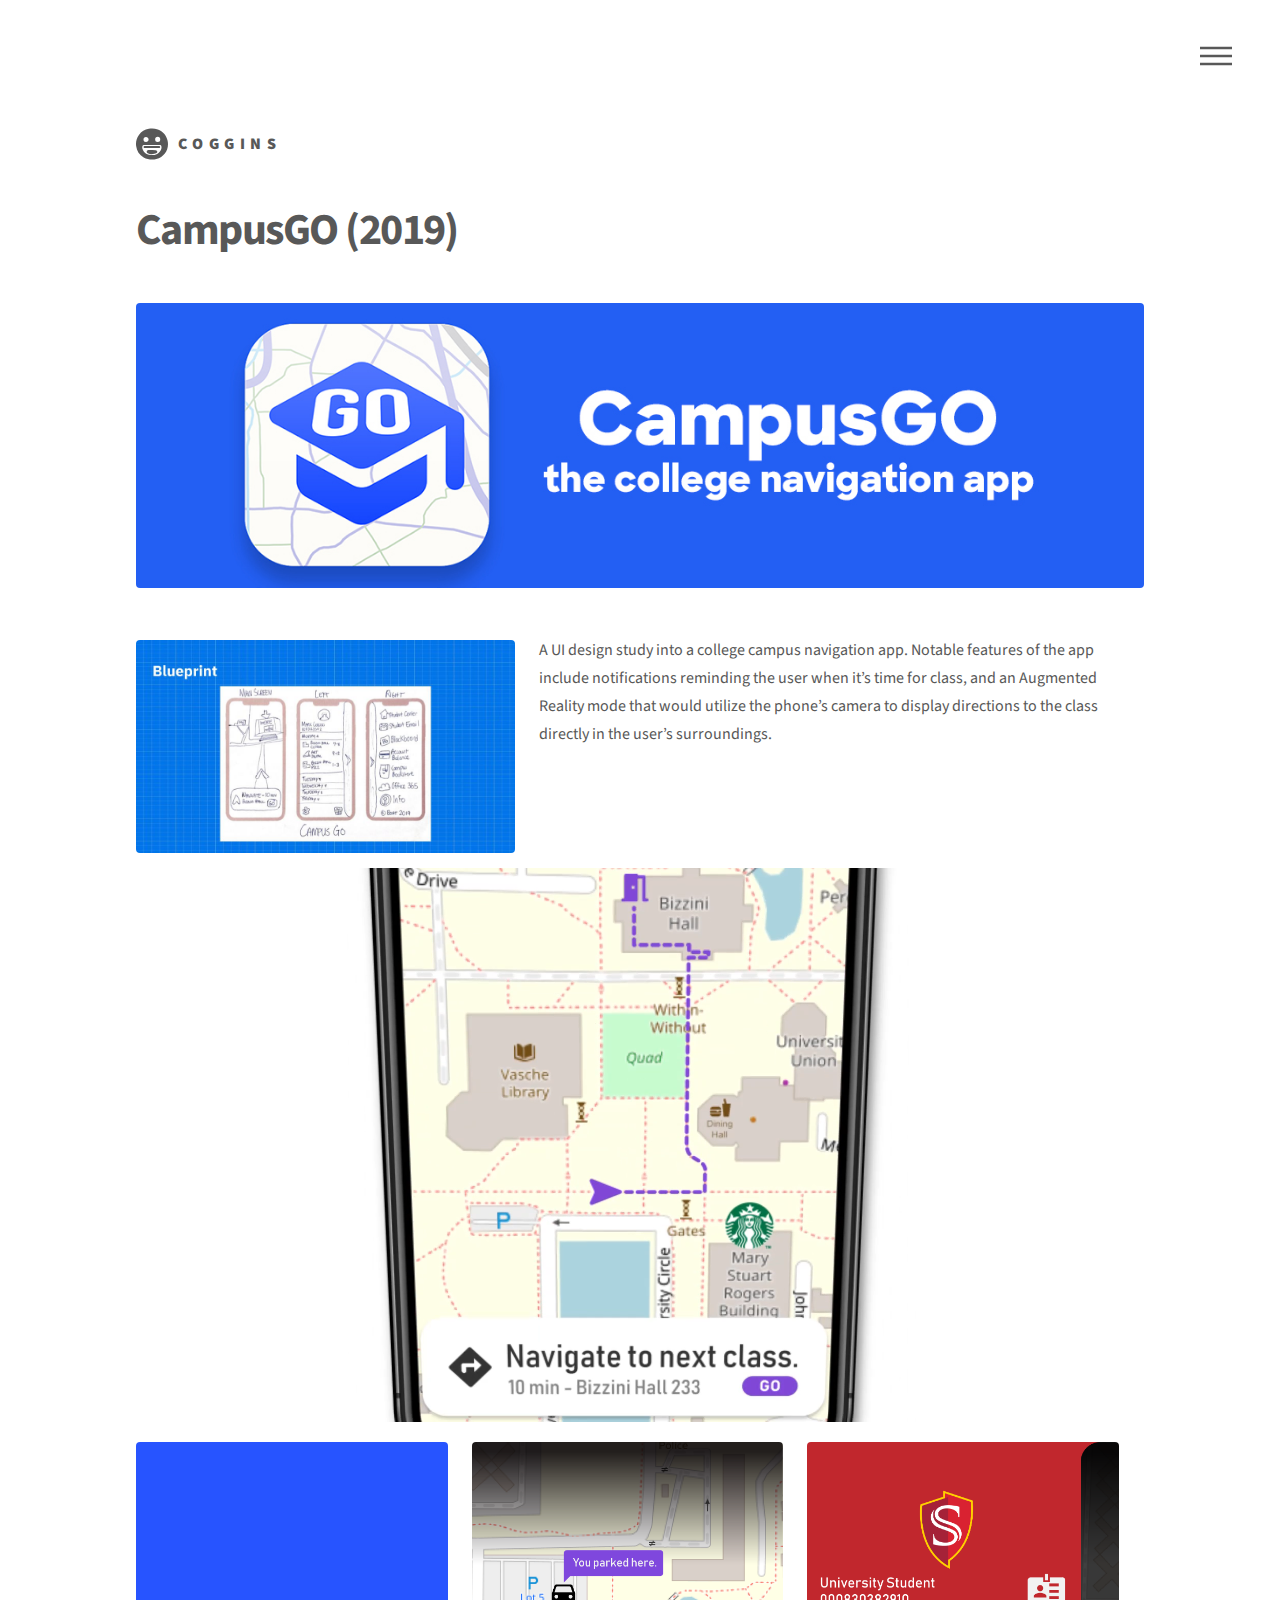
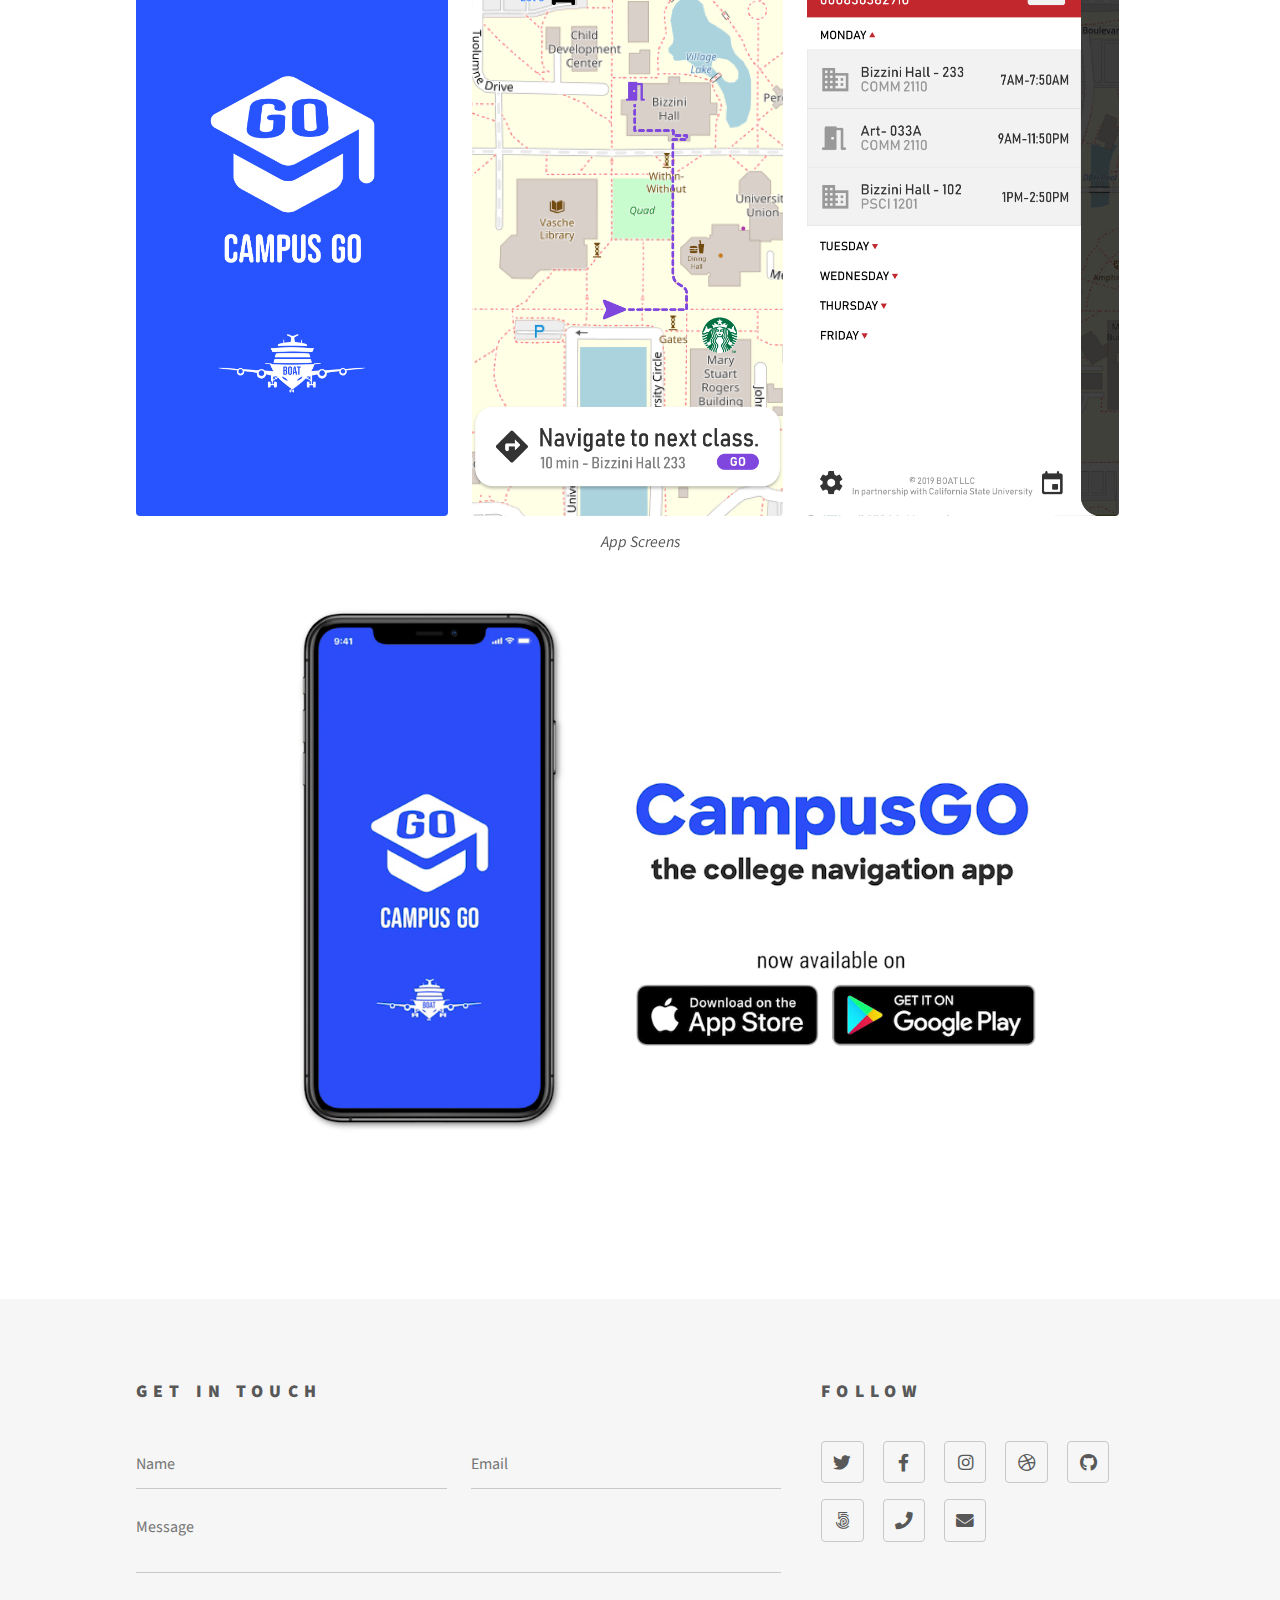
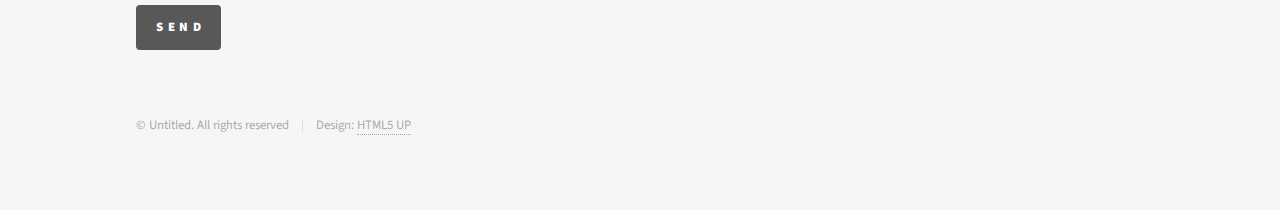
==== commit 9662bb18: "Update now" ====
--- a/campusgo.html
+++ b/campusgo.html
@@ -1,111 +1,119 @@
-<!DOCTYPE HTML>
-<!--
-	Phantom by HTML5 UP
-	html5up.net | @ajlkn
-	Free for personal and commercial use under the CCA 3.0 license (html5up.net/license)
--->
-<html>
-	<head>
-		<title>Generic - Phantom by HTML5 UP</title>
-		<meta charset="utf-8" />
-		<meta name="viewport" content="width=device-width, initial-scale=1, user-scalable=no" />
-		<link rel="stylesheet" href="assets/css/ice.css" />
-		<noscript><link rel="stylesheet" href="assets/css/noscript.css" /></noscript>
-	</head>
-	<body class="is-preload">
-		<!-- Wrapper -->
-			<div id="wrapper">
-
-				<!-- Header -->
-					<header id="header">
-						<div class="inner">
-
-							<!-- Logo -->
-								<a href="index.html" class="logo">
-									<span class="symbol"><img src="images/logowhite.svg" alt="" /></span><span class="title">Coggins</span>
-								</a>
-
-							<!-- Nav -->
-								<nav>
-									<ul>
-										<li><a href="#menu">Menu</a></li>
-									</ul>
-								</nav>
-
-						</div>
-					</header>
-
-				<!-- Menu -->
-					<nav id="menu">
-						<h2>Menu</h2>
-						<ul>
-							<li><a href="index.html">Home</a></li>
-							<li><a href="generic.html">Ipsum veroeros</a></li>
-							<li><a href="generic.html">Tempus etiam</a></li>
-							<li><a href="generic.html">Consequat dolor</a></li>
-							<li><a href="elements.html">Elements</a></li>
-						</ul>
-					</nav>
-
-				<!-- Main -->
-					<div id="main">
-						<div class="inner">
-							<h1>CampusGO (2019)</h1>
-							<span class="image main"><img src="images/icebanner.jpg" alt="" /></span>
-							<p>A UI design study into a college campus navigation app. Notable features of the app include notifications reminding the user when it’s time for class, and an Augmented Reality mode that would utilize the phone’s camera to display directions to the class directly in the user’s surroundings.</p>
-
-						</div>
-					</div>
-
-				<!-- Footer -->
-					<footer id="footer">
-						<div class="inner">
-							<section>
-								<h2>Get in touch</h2>
-								<form method="post" action="#">
-									<div class="fields">
-										<div class="field half">
-											<input type="text" name="name" id="name" placeholder="Name" />
-										</div>
-										<div class="field half">
-											<input type="email" name="email" id="email" placeholder="Email" />
-										</div>
-										<div class="field">
-											<textarea name="message" id="message" placeholder="Message"></textarea>
-										</div>
-									</div>
-									<ul class="actions">
-										<li><input type="submit" value="Send" class="primary" /></li>
-									</ul>
-								</form>
-							</section>
-							<section>
-								<h2>Follow</h2>
-								<ul class="icons">
-									<li><a href="#" class="icon brands style2 fa-twitter"><span class="label">Twitter</span></a></li>
-									<li><a href="#" class="icon brands style2 fa-facebook-f"><span class="label">Facebook</span></a></li>
-									<li><a href="#" class="icon brands style2 fa-instagram"><span class="label">Instagram</span></a></li>
-									<li><a href="#" class="icon brands style2 fa-dribbble"><span class="label">Dribbble</span></a></li>
-									<li><a href="#" class="icon brands style2 fa-github"><span class="label">GitHub</span></a></li>
-									<li><a href="#" class="icon brands style2 fa-500px"><span class="label">500px</span></a></li>
-									<li><a href="#" class="icon solid style2 fa-phone"><span class="label">Phone</span></a></li>
-									<li><a href="#" class="icon solid style2 fa-envelope"><span class="label">Email</span></a></li>
-								</ul>
-							</section>
-							<ul class="copyright">
-								<li>&copy; Untitled. All rights reserved</li><li>Design: <a href="http://html5up.net">HTML5 UP</a></li>
-							</ul>
-						</div>
-					</footer>
-
-			</div>
-
-		<!-- Scripts -->
-			<script src="assets/js/jquery.min.js"></script>
-			<script src="assets/js/browser.min.js"></script>
-			<script src="assets/js/breakpoints.min.js"></script>
-			<script src="assets/js/util.js"></script>
-			<script src="assets/js/main.js"></script>
-        
-	</body>
+<!DOCTYPE HTML>
+<!--
+	Phantom by HTML5 UP
+	html5up.net | @ajlkn
+	Free for personal and commercial use under the CCA 3.0 license (html5up.net/license)
+-->
+<html>
+	<head>
+		<title>Generic - Phantom by HTML5 UP</title>
+		<meta charset="utf-8" />
+		<meta name="viewport" content="width=device-width, initial-scale=1, user-scalable=no" />
+		<link rel="stylesheet" href="assets/css/main.css" />
+		<noscript><link rel="stylesheet" href="assets/css/noscript.css" /></noscript>
+	</head>
+	<body class="is-preload">
+		<!-- Wrapper -->
+			<div id="wrapper">
+
+				<!-- Header -->
+					<header id="header">
+						<div class="inner">
+
+							<!-- Logo -->
+								<a href="index.html" class="logo">
+									<span class="symbol"><img src="images/logo.svg" alt="" /></span><span class="title">Coggins</span>
+								</a>
+
+							<!-- Nav -->
+								<nav>
+									<ul>
+										<li><a href="#menu">Menu</a></li>
+									</ul>
+								</nav>
+
+						</div>
+					</header>
+
+				<!-- Menu -->
+					<nav id="menu">
+						<h2>Menu</h2>
+						<ul>
+							<li><a href="index.html">Home</a></li>
+							<li><a href="Ice-Poseidon.html">Ice Poseidon</a></li>
+							<li><a href="Greekgodx.html">Greekgodx</a></li>
+							<li><a href="campusgo.html">CampusGO</a></li>
+							<li><a href="community-designs.html">Reddit Designs</a></li>
+							<li><a href="misc-projects.html">Misc. Projects</a></li>
+							<li><a href="misc-commissions.html">Misc. Commissions</a></li>
+						</ul>
+					</nav>
+
+				<!-- Main -->
+					<div id="main">
+						<div class="inner">
+							<h1>CampusGO (2019)</h1>
+							<span class="image main"><img src="images/gobanner.jpg" alt="" /></span>
+                            <div class="container"><a href="images/goblueprints.jpg" target="_blank"><span class="image left"><img src="images/goblueprints.jpg" alt="" /><div class="middle"><div class="text">Full Size</div></div></span></a></div>
+                             <p>A UI design study into a college campus navigation app. Notable features of the app include notifications reminding the user when it’s time for class, and an Augmented Reality mode that would utilize the phone’s camera to display directions to the class directly in the user’s surroundings.</p>
+                            <p><br><br></p>
+                            <div class="block"> <video playsinline muted autoplay loop width="100%"><source src="images/campusCOMP.mp4" type="video/mp4"></video>
+                             <div class="three image"><div class="container"><a href="images/go3.png" target="_blank"><span class="small image"><img src="images/go3.png" alt=""/><div class="middle"><div class="text">Full Size</div></div></span></a></div>
+                             <div class="container"><a href="images/go1.png" target="_blank"><span class="small image"><img src="images/go1.png" alt=""/><div class="middle"><div class="text">Full Size</div></div></span></a></div>
+                             <div class="container"><a href="images/go2.png" target="_blank"><span class="small image"><img src="images/go2.png" alt=""/><div class="middle"><div class="text">Full Size</div></div></span></a></div><p><i>App Screens</i></p>
+							<span class="image main"><img src="images/goSplash.png" alt="" /></span>
+						</div></div>
+					</div></div>
+
+				<!-- Footer -->
+					<footer id="footer">
+						<div class="inner">
+							<section>
+								<h2>Get in touch</h2>
+								<form method="post" action="#">
+									<div class="fields">
+										<div class="field half">
+											<input type="text" name="name" id="name" placeholder="Name" />
+										</div>
+										<div class="field half">
+											<input type="email" name="email" id="email" placeholder="Email" />
+										</div>
+										<div class="field">
+											<textarea name="message" id="message" placeholder="Message"></textarea>
+										</div>
+									</div>
+									<ul class="actions">
+										<li><input type="submit" value="Send" class="primary" /></li>
+									</ul>
+								</form>
+							</section>
+							<section>
+								<h2>Follow</h2>
+								<ul class="icons">
+									<li><a href="#" class="icon brands style2 fa-twitter"><span class="label">Twitter</span></a></li>
+									<li><a href="#" class="icon brands style2 fa-facebook-f"><span class="label">Facebook</span></a></li>
+									<li><a href="#" class="icon brands style2 fa-instagram"><span class="label">Instagram</span></a></li>
+									<li><a href="#" class="icon brands style2 fa-dribbble"><span class="label">Dribbble</span></a></li>
+									<li><a href="#" class="icon brands style2 fa-github"><span class="label">GitHub</span></a></li>
+									<li><a href="#" class="icon brands style2 fa-500px"><span class="label">500px</span></a></li>
+									<li><a href="#" class="icon solid style2 fa-phone"><span class="label">Phone</span></a></li>
+									<li><a href="#" class="icon solid style2 fa-envelope"><span class="label">Email</span></a></li>
+								</ul>
+							</section>
+							<ul class="copyright">
+								<li>&copy; Untitled. All rights reserved</li><li>Design: <a href="http://html5up.net">HTML5 UP</a></li>
+							</ul>
+						</div>
+					</footer>
+
+			</div>
+
+		<!-- Scripts -->
+			<script src="assets/js/jquery.min.js"></script>
+			<script src="assets/js/browser.min.js"></script>
+			<script src="assets/js/breakpoints.min.js"></script>
+			<script src="assets/js/util.js"></script>
+			<script src="assets/js/main.js"></script>
+
+	</body>
 </html>--- a/assets/css/main.css
+++ b/assets/css/main.css
@@ -0,0 +1,3423 @@
+@import url(fontawesome-all.min.css);
+@import url("https://fonts.googleapis.com/css?family=Source+Sans+Pro:300,400,600,700,900");
+
+/*
+	Phantom by HTML5 UP
+	html5up.net | @ajlkn
+	Free for personal and commercial use under the CCA 3.0 license (html5up.net/license)
+*/
+
+html, body, div, span, applet, object,
+iframe, h1, h2, h3, h4, h5, h6, p, blockquote,
+pre, a, abbr, acronym, address, big, cite,
+code, del, dfn, em, img, ins, kbd, q, s, samp,
+small, strike, strong, sub, sup, tt, var, b,
+u, i, center, dl, dt, dd, ol, ul, li, fieldset,
+form, label, legend, table, caption, tbody,
+tfoot, thead, tr, th, td, article, aside,
+canvas, details, embed, figure, figcaption,
+footer, header, hgroup, menu, nav, output, ruby,
+section, summary, time, mark, audio, video {
+	margin: 0;
+	padding: 0;
+	border: 0;
+	font-size: 100%;
+	font: inherit;
+	vertical-align: baseline;}
+
+article, aside, details, figcaption, figure,
+footer, header, hgroup, menu, nav, section {
+	display: block;}
+
+body {
+	line-height: 1;
+}
+
+ol, ul {
+	list-style: none;
+}
+
+blockquote, q {
+	quotes: none;
+}
+
+	blockquote:before, blockquote:after, q:before, q:after {
+		content: '';
+		content: none;
+	}
+
+table {
+	border-collapse: collapse;
+	border-spacing: 0;
+}
+
+body {
+	-webkit-text-size-adjust: none;
+}
+
+mark {
+	background-color: transparent;
+	color: inherit;
+}
+
+input::-moz-focus-inner {
+	border: 0;
+	padding: 0;
+}
+
+input, select, textarea {
+	-moz-appearance: none;
+	-webkit-appearance: none;
+	-ms-appearance: none;
+	appearance: none;
+}
+
+/* Basic */
+
+	@-ms-viewport {
+		width: device-width;
+	}
+
+	body {
+		-ms-overflow-style: scrollbar;
+	}
+
+	@media screen and (max-width: 480px) {
+
+		html, body {
+			min-width: 320px;
+		}
+
+	}
+
+	html {
+		box-sizing: border-box;
+	}
+
+	*, *:before, *:after {
+		box-sizing: inherit;
+	}
+
+	body {
+		background: #fff;
+	}
+
+		body.is-preload *, body.is-preload *:before, body.is-preload *:after {
+			-moz-animation: none !important;
+			-webkit-animation: none !important;
+			-ms-animation: none !important;
+			animation: none !important;
+			-moz-transition: none !important;
+			-webkit-transition: none !important;
+			-ms-transition: none !important;
+			transition: none !important;
+		}
+
+/* Type */
+
+	body, input, select, textarea {
+		color: #585858;
+		font-family: "Source Sans Pro", Helvetica, sans-serif;
+		font-size: 16pt;
+		font-weight: 400;
+		line-height: 1.75;
+	}
+
+		@media screen and (max-width: 1680px) {
+
+			body, input, select, textarea {
+				font-size: 14pt;
+			}
+
+		}
+
+		@media screen and (max-width: 1280px) {
+
+			body, input, select, textarea {
+				font-size: 12pt;
+			}
+
+		}
+
+	a {
+		-moz-transition: border-bottom-color 0.2s ease, color 0.2s ease;
+		-webkit-transition: border-bottom-color 0.2s ease, color 0.2s ease;
+		-ms-transition: border-bottom-color 0.2s ease, color 0.2s ease;
+		transition: border-bottom-color 0.2s ease, color 0.2s ease;
+		text-decoration: none;
+		color: #585858;
+		border-bottom: dotted 1px rgba(88, 88, 88, 0.5);
+	}
+
+		a:hover {
+			border-bottom-color: transparent;
+			color: #f2849e !important;
+		}
+
+	strong, b {
+		font-weight: 700;
+	}
+
+	em, i {
+		font-style: italic;
+	}
+
+	p {
+		margin: 0 0 2em 0;
+	}
+
+	h1 {
+		font-size: 2.75em;
+		font-weight: 700;
+		line-height: 1.3;
+		margin: 0 0 1em 0;
+		letter-spacing: -0.035em;
+	}
+
+		h1 a {
+			color: inherit;
+		}
+
+		@media screen and (max-width: 736px) {
+
+			h1 {
+				font-size: 2em;
+				margin: 0 0 1em 0;
+			}
+
+		}
+
+		@media screen and (max-width: 360px) {
+
+			h1 {
+				font-size: 1.75em;
+			}
+
+		}
+
+	h2, h3, h4, h5, h6 {
+		font-weight: 900;
+		line-height: 1.5;
+		margin: 0 0 2em 0;
+		text-transform: uppercase;
+		letter-spacing: 0.35em;
+	}
+
+		h2 a, h3 a, h4 a, h5 a, h6 a {
+			color: inherit;
+		}
+
+	h2 {
+		font-size: 1.1em;
+	}
+
+	h3 {
+		font-size: 1em;
+	}
+
+	h4 {
+		font-size: 0.8em;
+	}
+
+	h5 {
+		font-size: 0.8em;
+	}
+
+	h6 {
+		font-size: 0.8em;
+	}
+
+	@media screen and (max-width: 980px) {
+
+		h1 br, h2 br, h3 br, h4 br, h5 br, h6 br {
+			display: none;
+		}
+
+	}
+
+	@media screen and (max-width: 736px) {
+
+		h2 {
+			font-size: 1em;
+		}
+
+		h3 {
+			font-size: 0.8em;
+		}
+
+	}
+
+	sub {
+		font-size: 0.8em;
+		position: relative;
+		top: 0.5em;
+	}
+
+	sup {
+		font-size: 0.8em;
+		position: relative;
+		top: -0.5em;
+	}
+
+	blockquote {
+		border-left: solid 4px #c9c9c9;
+		font-style: italic;
+		margin: 0 0 2em 0;
+		padding: 0.5em 0 0.5em 2em;
+	}
+
+	code {
+		background: rgba(144, 144, 144, 0.075);
+		border-radius: 4px;
+		border: solid 1px #c9c9c9;
+		font-family: "Courier New", monospace;
+		font-size: 0.9em;
+		margin: 0 0.25em;
+		padding: 0.25em 0.65em;
+	}
+
+	pre {
+		-webkit-overflow-scrolling: touch;
+		font-family: "Courier New", monospace;
+		font-size: 0.9em;
+		margin: 0 0 2em 0;
+	}
+
+		pre code {
+			display: block;
+			line-height: 1.75;
+			padding: 1em 1.5em;
+			overflow-x: auto;
+		}
+
+	hr {
+		border: 0;
+		border-bottom: solid 1px #c9c9c9;
+		margin: 2em 0;
+	}
+
+		hr.major {
+			margin: 3em 0;
+		}
+
+	.align-left {
+		text-align: left;
+	}
+
+	.align-center {
+		text-align: center;
+	}
+
+	.align-right {
+		text-align: right;
+	}
+
+/* Row */
+
+	.row {
+		display: flex;
+		flex-wrap: wrap;
+		box-sizing: border-box;
+		align-items: stretch;
+	}
+
+		.row > * {
+			box-sizing: border-box;
+		}
+
+		.row.gtr-uniform > * > :last-child {
+			margin-bottom: 0;
+		}
+
+		.row.aln-left {
+			justify-content: flex-start;
+		}
+
+		.row.aln-center {
+			justify-content: center;
+		}
+
+		.row.aln-right {
+			justify-content: flex-end;
+		}
+
+		.row.aln-top {
+			align-items: flex-start;
+		}
+
+		.row.aln-middle {
+			align-items: center;
+		}
+
+		.row.aln-bottom {
+			align-items: flex-end;
+		}
+
+		.row > .imp {
+			order: -1;
+		}
+
+		.row > .col-1 {
+			width: 8.33333%;
+		}
+
+		.row > .off-1 {
+			margin-left: 8.33333%;
+		}
+
+		.row > .col-2 {
+			width: 16.66667%;
+		}
+
+		.row > .off-2 {
+			margin-left: 16.66667%;
+		}
+
+		.row > .col-3 {
+			width: 25%;
+		}
+
+		.row > .off-3 {
+			margin-left: 25%;
+		}
+
+		.row > .col-4 {
+			width: 33.33333%;
+		}
+
+		.row > .off-4 {
+			margin-left: 33.33333%;
+		}
+
+		.row > .col-5 {
+			width: 41.66667%;
+		}
+
+		.row > .off-5 {
+			margin-left: 41.66667%;
+		}
+
+		.row > .col-6 {
+			width: 50%;
+		}
+
+		.row > .off-6 {
+			margin-left: 50%;
+		}
+
+		.row > .col-7 {
+			width: 58.33333%;
+		}
+
+		.row > .off-7 {
+			margin-left: 58.33333%;
+		}
+
+		.row > .col-8 {
+			width: 66.66667%;
+		}
+
+		.row > .off-8 {
+			margin-left: 66.66667%;
+		}
+
+		.row > .col-9 {
+			width: 75%;
+		}
+
+		.row > .off-9 {
+			margin-left: 75%;
+		}
+
+		.row > .col-10 {
+			width: 83.33333%;
+		}
+
+		.row > .off-10 {
+			margin-left: 83.33333%;
+		}
+
+		.row > .col-11 {
+			width: 91.66667%;
+		}
+
+		.row > .off-11 {
+			margin-left: 91.66667%;
+		}
+
+		.row > .col-12 {
+			width: 100%;
+		}
+
+		.row > .off-12 {
+			margin-left: 100%;
+		}
+
+		.row.gtr-0 {
+			margin-top: 0;
+			margin-left: 0em;
+		}
+
+			.row.gtr-0 > * {
+				padding: 0 0 0 0em;
+			}
+
+			.row.gtr-0.gtr-uniform {
+				margin-top: 0em;
+			}
+
+				.row.gtr-0.gtr-uniform > * {
+					padding-top: 0em;
+				}
+
+		.row.gtr-25 {
+			margin-top: 0;
+			margin-left: -0.5em;
+		}
+
+			.row.gtr-25 > * {
+				padding: 0 0 0 0.5em;
+			}
+
+			.row.gtr-25.gtr-uniform {
+				margin-top: -0.5em;
+			}
+
+				.row.gtr-25.gtr-uniform > * {
+					padding-top: 0.5em;
+				}
+
+		.row.gtr-50 {
+			margin-top: 0;
+			margin-left: -1em;
+		}
+
+			.row.gtr-50 > * {
+				padding: 0 0 0 1em;
+			}
+
+			.row.gtr-50.gtr-uniform {
+				margin-top: -1em;
+			}
+
+				.row.gtr-50.gtr-uniform > * {
+					padding-top: 1em;
+				}
+
+		.row {
+			margin-top: 0;
+			margin-left: -2em;
+		}
+
+			.row > * {
+				padding: 0 0 0 2em;
+			}
+
+			.row.gtr-uniform {
+				margin-top: -2em;
+			}
+
+				.row.gtr-uniform > * {
+					padding-top: 2em;
+				}
+
+		.row.gtr-150 {
+			margin-top: 0;
+			margin-left: -3em;
+		}
+
+			.row.gtr-150 > * {
+				padding: 0 0 0 3em;
+			}
+
+			.row.gtr-150.gtr-uniform {
+				margin-top: -3em;
+			}
+
+				.row.gtr-150.gtr-uniform > * {
+					padding-top: 3em;
+				}
+
+		.row.gtr-200 {
+			margin-top: 0;
+			margin-left: -4em;
+		}
+
+			.row.gtr-200 > * {
+				padding: 0 0 0 4em;
+			}
+
+			.row.gtr-200.gtr-uniform {
+				margin-top: -4em;
+			}
+
+				.row.gtr-200.gtr-uniform > * {
+					padding-top: 4em;
+				}
+
+		@media screen and (max-width: 1680px) {
+
+			.row {
+				display: flex;
+				flex-wrap: wrap;
+				box-sizing: border-box;
+				align-items: stretch;
+			}
+
+				.row > * {
+					box-sizing: border-box;
+				}
+
+				.row.gtr-uniform > * > :last-child {
+					margin-bottom: 0;
+				}
+
+				.row.aln-left {
+					justify-content: flex-start;
+				}
+
+				.row.aln-center {
+					justify-content: center;
+				}
+
+				.row.aln-right {
+					justify-content: flex-end;
+				}
+
+				.row.aln-top {
+					align-items: flex-start;
+				}
+
+				.row.aln-middle {
+					align-items: center;
+				}
+
+				.row.aln-bottom {
+					align-items: flex-end;
+				}
+
+				.row > .imp-xlarge {
+					order: -1;
+				}
+
+				.row > .col-1-xlarge {
+					width: 8.33333%;
+				}
+
+				.row > .off-1-xlarge {
+					margin-left: 8.33333%;
+				}
+
+				.row > .col-2-xlarge {
+					width: 16.66667%;
+				}
+
+				.row > .off-2-xlarge {
+					margin-left: 16.66667%;
+				}
+
+				.row > .col-3-xlarge {
+					width: 25%;
+				}
+
+				.row > .off-3-xlarge {
+					margin-left: 25%;
+				}
+
+				.row > .col-4-xlarge {
+					width: 33.33333%;
+				}
+
+				.row > .off-4-xlarge {
+					margin-left: 33.33333%;
+				}
+
+				.row > .col-5-xlarge {
+					width: 41.66667%;
+				}
+
+				.row > .off-5-xlarge {
+					margin-left: 41.66667%;
+				}
+
+				.row > .col-6-xlarge {
+					width: 50%;
+				}
+
+				.row > .off-6-xlarge {
+					margin-left: 50%;
+				}
+
+				.row > .col-7-xlarge {
+					width: 58.33333%;
+				}
+
+				.row > .off-7-xlarge {
+					margin-left: 58.33333%;
+				}
+
+				.row > .col-8-xlarge {
+					width: 66.66667%;
+				}
+
+				.row > .off-8-xlarge {
+					margin-left: 66.66667%;
+				}
+
+				.row > .col-9-xlarge {
+					width: 75%;
+				}
+
+				.row > .off-9-xlarge {
+					margin-left: 75%;
+				}
+
+				.row > .col-10-xlarge {
+					width: 83.33333%;
+				}
+
+				.row > .off-10-xlarge {
+					margin-left: 83.33333%;
+				}
+
+				.row > .col-11-xlarge {
+					width: 91.66667%;
+				}
+
+				.row > .off-11-xlarge {
+					margin-left: 91.66667%;
+				}
+
+				.row > .col-12-xlarge {
+					width: 100%;
+				}
+
+				.row > .off-12-xlarge {
+					margin-left: 100%;
+				}
+
+				.row.gtr-0 {
+					margin-top: 0;
+					margin-left: 0em;
+				}
+
+					.row.gtr-0 > * {
+						padding: 0 0 0 0em;
+					}
+
+					.row.gtr-0.gtr-uniform {
+						margin-top: 0em;
+					}
+
+						.row.gtr-0.gtr-uniform > * {
+							padding-top: 0em;
+						}
+
+				.row.gtr-25 {
+					margin-top: 0;
+					margin-left: -0.5em;
+				}
+
+					.row.gtr-25 > * {
+						padding: 0 0 0 0.5em;
+					}
+
+					.row.gtr-25.gtr-uniform {
+						margin-top: -0.5em;
+					}
+
+						.row.gtr-25.gtr-uniform > * {
+							padding-top: 0.5em;
+						}
+
+				.row.gtr-50 {
+					margin-top: 0;
+					margin-left: -1em;
+				}
+
+					.row.gtr-50 > * {
+						padding: 0 0 0 1em;
+					}
+
+					.row.gtr-50.gtr-uniform {
+						margin-top: -1em;
+					}
+
+						.row.gtr-50.gtr-uniform > * {
+							padding-top: 1em;
+						}
+
+				.row {
+					margin-top: 0;
+					margin-left: -2em;
+				}
+
+					.row > * {
+						padding: 0 0 0 2em;
+					}
+
+					.row.gtr-uniform {
+						margin-top: -2em;
+					}
+
+						.row.gtr-uniform > * {
+							padding-top: 2em;
+						}
+
+				.row.gtr-150 {
+					margin-top: 0;
+					margin-left: -3em;
+				}
+
+					.row.gtr-150 > * {
+						padding: 0 0 0 3em;
+					}
+
+					.row.gtr-150.gtr-uniform {
+						margin-top: -3em;
+					}
+
+						.row.gtr-150.gtr-uniform > * {
+							padding-top: 3em;
+						}
+
+				.row.gtr-200 {
+					margin-top: 0;
+					margin-left: -4em;
+				}
+
+					.row.gtr-200 > * {
+						padding: 0 0 0 4em;
+					}
+
+					.row.gtr-200.gtr-uniform {
+						margin-top: -4em;
+					}
+
+						.row.gtr-200.gtr-uniform > * {
+							padding-top: 4em;
+						}
+
+		}
+
+		@media screen and (max-width: 1280px) {
+
+			.row {
+				display: flex;
+				flex-wrap: wrap;
+				box-sizing: border-box;
+				align-items: stretch;
+			}
+
+				.row > * {
+					box-sizing: border-box;
+				}
+
+				.row.gtr-uniform > * > :last-child {
+					margin-bottom: 0;
+				}
+
+				.row.aln-left {
+					justify-content: flex-start;
+				}
+
+				.row.aln-center {
+					justify-content: center;
+				}
+
+				.row.aln-right {
+					justify-content: flex-end;
+				}
+
+				.row.aln-top {
+					align-items: flex-start;
+				}
+
+				.row.aln-middle {
+					align-items: center;
+				}
+
+				.row.aln-bottom {
+					align-items: flex-end;
+				}
+
+				.row > .imp-large {
+					order: -1;
+				}
+
+				.row > .col-1-large {
+					width: 8.33333%;
+				}
+
+				.row > .off-1-large {
+					margin-left: 8.33333%;
+				}
+
+				.row > .col-2-large {
+					width: 16.66667%;
+				}
+
+				.row > .off-2-large {
+					margin-left: 16.66667%;
+				}
+
+				.row > .col-3-large {
+					width: 25%;
+				}
+
+				.row > .off-3-large {
+					margin-left: 25%;
+				}
+
+				.row > .col-4-large {
+					width: 33.33333%;
+				}
+
+				.row > .off-4-large {
+					margin-left: 33.33333%;
+				}
+
+				.row > .col-5-large {
+					width: 41.66667%;
+				}
+
+				.row > .off-5-large {
+					margin-left: 41.66667%;
+				}
+
+				.row > .col-6-large {
+					width: 50%;
+				}
+
+				.row > .off-6-large {
+					margin-left: 50%;
+				}
+
+				.row > .col-7-large {
+					width: 58.33333%;
+				}
+
+				.row > .off-7-large {
+					margin-left: 58.33333%;
+				}
+
+				.row > .col-8-large {
+					width: 66.66667%;
+				}
+
+				.row > .off-8-large {
+					margin-left: 66.66667%;
+				}
+
+				.row > .col-9-large {
+					width: 75%;
+				}
+
+				.row > .off-9-large {
+					margin-left: 75%;
+				}
+
+				.row > .col-10-large {
+					width: 83.33333%;
+				}
+
+				.row > .off-10-large {
+					margin-left: 83.33333%;
+				}
+
+				.row > .col-11-large {
+					width: 91.66667%;
+				}
+
+				.row > .off-11-large {
+					margin-left: 91.66667%;
+				}
+
+				.row > .col-12-large {
+					width: 100%;
+				}
+
+				.row > .off-12-large {
+					margin-left: 100%;
+				}
+
+				.row.gtr-0 {
+					margin-top: 0;
+					margin-left: 0em;
+				}
+
+					.row.gtr-0 > * {
+						padding: 0 0 0 0em;
+					}
+
+					.row.gtr-0.gtr-uniform {
+						margin-top: 0em;
+					}
+
+						.row.gtr-0.gtr-uniform > * {
+							padding-top: 0em;
+						}
+
+				.row.gtr-25 {
+					margin-top: 0;
+					margin-left: -0.5em;
+				}
+
+					.row.gtr-25 > * {
+						padding: 0 0 0 0.5em;
+					}
+
+					.row.gtr-25.gtr-uniform {
+						margin-top: -0.5em;
+					}
+
+						.row.gtr-25.gtr-uniform > * {
+							padding-top: 0.5em;
+						}
+
+				.row.gtr-50 {
+					margin-top: 0;
+					margin-left: -1em;
+				}
+
+					.row.gtr-50 > * {
+						padding: 0 0 0 1em;
+					}
+
+					.row.gtr-50.gtr-uniform {
+						margin-top: -1em;
+					}
+
+						.row.gtr-50.gtr-uniform > * {
+							padding-top: 1em;
+						}
+
+				.row {
+					margin-top: 0;
+					margin-left: -2em;
+				}
+
+					.row > * {
+						padding: 0 0 0 2em;
+					}
+
+					.row.gtr-uniform {
+						margin-top: -2em;
+					}
+
+						.row.gtr-uniform > * {
+							padding-top: 2em;
+						}
+
+				.row.gtr-150 {
+					margin-top: 0;
+					margin-left: -3em;
+				}
+
+					.row.gtr-150 > * {
+						padding: 0 0 0 3em;
+					}
+
+					.row.gtr-150.gtr-uniform {
+						margin-top: -3em;
+					}
+
+						.row.gtr-150.gtr-uniform > * {
+							padding-top: 3em;
+						}
+
+				.row.gtr-200 {
+					margin-top: 0;
+					margin-left: -4em;
+				}
+
+					.row.gtr-200 > * {
+						padding: 0 0 0 4em;
+					}
+
+					.row.gtr-200.gtr-uniform {
+						margin-top: -4em;
+					}
+
+						.row.gtr-200.gtr-uniform > * {
+							padding-top: 4em;
+						}
+
+		}
+
+		@media screen and (max-width: 980px) {
+
+			.row {
+				display: flex;
+				flex-wrap: wrap;
+				box-sizing: border-box;
+				align-items: stretch;
+			}
+
+				.row > * {
+					box-sizing: border-box;
+				}
+
+				.row.gtr-uniform > * > :last-child {
+					margin-bottom: 0;
+				}
+
+				.row.aln-left {
+					justify-content: flex-start;
+				}
+
+				.row.aln-center {
+					justify-content: center;
+				}
+
+				.row.aln-right {
+					justify-content: flex-end;
+				}
+
+				.row.aln-top {
+					align-items: flex-start;
+				}
+
+				.row.aln-middle {
+					align-items: center;
+				}
+
+				.row.aln-bottom {
+					align-items: flex-end;
+				}
+
+				.row > .imp-medium {
+					order: -1;
+				}
+
+				.row > .col-1-medium {
+					width: 8.33333%;
+				}
+
+				.row > .off-1-medium {
+					margin-left: 8.33333%;
+				}
+
+				.row > .col-2-medium {
+					width: 16.66667%;
+				}
+
+				.row > .off-2-medium {
+					margin-left: 16.66667%;
+				}
+
+				.row > .col-3-medium {
+					width: 25%;
+				}
+
+				.row > .off-3-medium {
+					margin-left: 25%;
+				}
+
+				.row > .col-4-medium {
+					width: 33.33333%;
+				}
+
+				.row > .off-4-medium {
+					margin-left: 33.33333%;
+				}
+
+				.row > .col-5-medium {
+					width: 41.66667%;
+				}
+
+				.row > .off-5-medium {
+					margin-left: 41.66667%;
+				}
+
+				.row > .col-6-medium {
+					width: 50%;
+				}
+
+				.row > .off-6-medium {
+					margin-left: 50%;
+				}
+
+				.row > .col-7-medium {
+					width: 58.33333%;
+				}
+
+				.row > .off-7-medium {
+					margin-left: 58.33333%;
+				}
+
+				.row > .col-8-medium {
+					width: 66.66667%;
+				}
+
+				.row > .off-8-medium {
+					margin-left: 66.66667%;
+				}
+
+				.row > .col-9-medium {
+					width: 75%;
+				}
+
+				.row > .off-9-medium {
+					margin-left: 75%;
+				}
+
+				.row > .col-10-medium {
+					width: 83.33333%;
+				}
+
+				.row > .off-10-medium {
+					margin-left: 83.33333%;
+				}
+
+				.row > .col-11-medium {
+					width: 91.66667%;
+				}
+
+				.row > .off-11-medium {
+					margin-left: 91.66667%;
+				}
+
+				.row > .col-12-medium {
+					width: 100%;
+				}
+
+				.row > .off-12-medium {
+					margin-left: 100%;
+				}
+
+				.row.gtr-0 {
+					margin-top: 0;
+					margin-left: 0em;
+				}
+
+					.row.gtr-0 > * {
+						padding: 0 0 0 0em;
+					}
+
+					.row.gtr-0.gtr-uniform {
+						margin-top: 0em;
+					}
+
+						.row.gtr-0.gtr-uniform > * {
+							padding-top: 0em;
+						}
+
+				.row.gtr-25 {
+					margin-top: 0;
+					margin-left: -0.375em;
+				}
+
+					.row.gtr-25 > * {
+						padding: 0 0 0 0.375em;
+					}
+
+					.row.gtr-25.gtr-uniform {
+						margin-top: -0.375em;
+					}
+
+						.row.gtr-25.gtr-uniform > * {
+							padding-top: 0.375em;
+						}
+
+				.row.gtr-50 {
+					margin-top: 0;
+					margin-left: -0.75em;
+				}
+
+					.row.gtr-50 > * {
+						padding: 0 0 0 0.75em;
+					}
+
+					.row.gtr-50.gtr-uniform {
+						margin-top: -0.75em;
+					}
+
+						.row.gtr-50.gtr-uniform > * {
+							padding-top: 0.75em;
+						}
+
+				.row {
+					margin-top: 0;
+					margin-left: -1.5em;
+				}
+
+					.row > * {
+						padding: 0 0 0 1.5em;
+					}
+
+					.row.gtr-uniform {
+						margin-top: -1.5em;
+					}
+
+						.row.gtr-uniform > * {
+							padding-top: 1.5em;
+						}
+
+				.row.gtr-150 {
+					margin-top: 0;
+					margin-left: -2.25em;
+				}
+
+					.row.gtr-150 > * {
+						padding: 0 0 0 2.25em;
+					}
+
+					.row.gtr-150.gtr-uniform {
+						margin-top: -2.25em;
+					}
+
+						.row.gtr-150.gtr-uniform > * {
+							padding-top: 2.25em;
+						}
+
+				.row.gtr-200 {
+					margin-top: 0;
+					margin-left: -3em;
+				}
+
+					.row.gtr-200 > * {
+						padding: 0 0 0 3em;
+					}
+
+					.row.gtr-200.gtr-uniform {
+						margin-top: -3em;
+					}
+
+						.row.gtr-200.gtr-uniform > * {
+							padding-top: 3em;
+						}
+
+		}
+
+		@media screen and (max-width: 736px) {
+
+			.row {
+				display: flex;
+				flex-wrap: wrap;
+				box-sizing: border-box;
+				align-items: stretch;
+			}
+
+				.row > * {
+					box-sizing: border-box;
+				}
+
+				.row.gtr-uniform > * > :last-child {
+					margin-bottom: 0;
+				}
+
+				.row.aln-left {
+					justify-content: flex-start;
+				}
+
+				.row.aln-center {
+					justify-content: center;
+				}
+
+				.row.aln-right {
+					justify-content: flex-end;
+				}
+
+				.row.aln-top {
+					align-items: flex-start;
+				}
+
+				.row.aln-middle {
+					align-items: center;
+				}
+
+				.row.aln-bottom {
+					align-items: flex-end;
+				}
+
+				.row > .imp-small {
+					order: -1;
+				}
+
+				.row > .col-1-small {
+					width: 8.33333%;
+				}
+
+				.row > .off-1-small {
+					margin-left: 8.33333%;
+				}
+
+				.row > .col-2-small {
+					width: 16.66667%;
+				}
+
+				.row > .off-2-small {
+					margin-left: 16.66667%;
+				}
+
+				.row > .col-3-small {
+					width: 25%;
+				}
+
+				.row > .off-3-small {
+					margin-left: 25%;
+				}
+
+				.row > .col-4-small {
+					width: 33.33333%;
+				}
+
+				.row > .off-4-small {
+					margin-left: 33.33333%;
+				}
+
+				.row > .col-5-small {
+					width: 41.66667%;
+				}
+
+				.row > .off-5-small {
+					margin-left: 41.66667%;
+				}
+
+				.row > .col-6-small {
+					width: 50%;
+				}
+
+				.row > .off-6-small {
+					margin-left: 50%;
+				}
+
+				.row > .col-7-small {
+					width: 58.33333%;
+				}
+
+				.row > .off-7-small {
+					margin-left: 58.33333%;
+				}
+
+				.row > .col-8-small {
+					width: 66.66667%;
+				}
+
+				.row > .off-8-small {
+					margin-left: 66.66667%;
+				}
+
+				.row > .col-9-small {
+					width: 75%;
+				}
+
+				.row > .off-9-small {
+					margin-left: 75%;
+				}
+
+				.row > .col-10-small {
+					width: 83.33333%;
+				}
+
+				.row > .off-10-small {
+					margin-left: 83.33333%;
+				}
+
+				.row > .col-11-small {
+					width: 91.66667%;
+				}
+
+				.row > .off-11-small {
+					margin-left: 91.66667%;
+				}
+
+				.row > .col-12-small {
+					width: 100%;
+				}
+
+				.row > .off-12-small {
+					margin-left: 100%;
+				}
+
+				.row.gtr-0 {
+					margin-top: 0;
+					margin-left: 0em;
+				}
+
+					.row.gtr-0 > * {
+						padding: 0 0 0 0em;
+					}
+
+					.row.gtr-0.gtr-uniform {
+						margin-top: 0em;
+					}
+
+						.row.gtr-0.gtr-uniform > * {
+							padding-top: 0em;
+						}
+
+				.row.gtr-25 {
+					margin-top: 0;
+					margin-left: -0.25em;
+				}
+
+					.row.gtr-25 > * {
+						padding: 0 0 0 0.25em;
+					}
+
+					.row.gtr-25.gtr-uniform {
+						margin-top: -0.25em;
+					}
+
+						.row.gtr-25.gtr-uniform > * {
+							padding-top: 0.25em;
+						}
+
+				.row.gtr-50 {
+					margin-top: 0;
+					margin-left: -0.5em;
+				}
+
+					.row.gtr-50 > * {
+						padding: 0 0 0 0.5em;
+					}
+
+					.row.gtr-50.gtr-uniform {
+						margin-top: -0.5em;
+					}
+
+						.row.gtr-50.gtr-uniform > * {
+							padding-top: 0.5em;
+						}
+
+				.row {
+					margin-top: 0;
+					margin-left: -1em;
+				}
+
+					.row > * {
+						padding: 0 0 0 1em;
+					}
+
+					.row.gtr-uniform {
+						margin-top: -1em;
+					}
+
+						.row.gtr-uniform > * {
+							padding-top: 1em;
+						}
+
+				.row.gtr-150 {
+					margin-top: 0;
+					margin-left: -1.5em;
+				}
+
+					.row.gtr-150 > * {
+						padding: 0 0 0 1.5em;
+					}
+
+					.row.gtr-150.gtr-uniform {
+						margin-top: -1.5em;
+					}
+
+						.row.gtr-150.gtr-uniform > * {
+							padding-top: 1.5em;
+						}
+
+				.row.gtr-200 {
+					margin-top: 0;
+					margin-left: -2em;
+				}
+
+					.row.gtr-200 > * {
+						padding: 0 0 0 2em;
+					}
+
+					.row.gtr-200.gtr-uniform {
+						margin-top: -2em;
+					}
+
+						.row.gtr-200.gtr-uniform > * {
+							padding-top: 2em;
+						}
+
+		}
+
+		@media screen and (max-width: 480px) {
+
+			.row {
+				display: flex;
+				flex-wrap: wrap;
+				box-sizing: border-box;
+				align-items: stretch;
+			}
+
+				.row > * {
+					box-sizing: border-box;
+				}
+
+				.row.gtr-uniform > * > :last-child {
+					margin-bottom: 0;
+				}
+
+				.row.aln-left {
+					justify-content: flex-start;
+				}
+
+				.row.aln-center {
+					justify-content: center;
+				}
+
+				.row.aln-right {
+					justify-content: flex-end;
+				}
+
+				.row.aln-top {
+					align-items: flex-start;
+				}
+
+				.row.aln-middle {
+					align-items: center;
+				}
+
+				.row.aln-bottom {
+					align-items: flex-end;
+				}
+
+				.row > .imp-xsmall {
+					order: -1;
+				}
+
+				.row > .col-1-xsmall {
+					width: 8.33333%;
+				}
+
+				.row > .off-1-xsmall {
+					margin-left: 8.33333%;
+				}
+
+				.row > .col-2-xsmall {
+					width: 16.66667%;
+				}
+
+				.row > .off-2-xsmall {
+					margin-left: 16.66667%;
+				}
+
+				.row > .col-3-xsmall {
+					width: 25%;
+				}
+
+				.row > .off-3-xsmall {
+					margin-left: 25%;
+				}
+
+				.row > .col-4-xsmall {
+					width: 33.33333%;
+				}
+
+				.row > .off-4-xsmall {
+					margin-left: 33.33333%;
+				}
+
+				.row > .col-5-xsmall {
+					width: 41.66667%;
+				}
+
+				.row > .off-5-xsmall {
+					margin-left: 41.66667%;
+				}
+
+				.row > .col-6-xsmall {
+					width: 50%;
+				}
+
+				.row > .off-6-xsmall {
+					margin-left: 50%;
+				}
+
+				.row > .col-7-xsmall {
+					width: 58.33333%;
+				}
+
+				.row > .off-7-xsmall {
+					margin-left: 58.33333%;
+				}
+
+				.row > .col-8-xsmall {
+					width: 66.66667%;
+				}
+
+				.row > .off-8-xsmall {
+					margin-left: 66.66667%;
+				}
+
+				.row > .col-9-xsmall {
+					width: 75%;
+				}
+
+				.row > .off-9-xsmall {
+					margin-left: 75%;
+				}
+
+				.row > .col-10-xsmall {
+					width: 83.33333%;
+				}
+
+				.row > .off-10-xsmall {
+					margin-left: 83.33333%;
+				}
+
+				.row > .col-11-xsmall {
+					width: 91.66667%;
+				}
+
+				.row > .off-11-xsmall {
+					margin-left: 91.66667%;
+				}
+
+				.row > .col-12-xsmall {
+					width: 100%;
+				}
+
+				.row > .off-12-xsmall {
+					margin-left: 100%;
+				}
+
+				.row.gtr-0 {
+					margin-top: 0;
+					margin-left: 0em;
+				}
+
+					.row.gtr-0 > * {
+						padding: 0 0 0 0em;
+					}
+
+					.row.gtr-0.gtr-uniform {
+						margin-top: 0em;
+					}
+
+						.row.gtr-0.gtr-uniform > * {
+							padding-top: 0em;
+						}
+
+				.row.gtr-25 {
+					margin-top: 0;
+					margin-left: -0.25em;
+				}
+
+					.row.gtr-25 > * {
+						padding: 0 0 0 0.25em;
+					}
+
+					.row.gtr-25.gtr-uniform {
+						margin-top: -0.25em;
+					}
+
+						.row.gtr-25.gtr-uniform > * {
+							padding-top: 0.25em;
+						}
+
+				.row.gtr-50 {
+					margin-top: 0;
+					margin-left: -0.5em;
+				}
+
+					.row.gtr-50 > * {
+						padding: 0 0 0 0.5em;
+					}
+
+					.row.gtr-50.gtr-uniform {
+						margin-top: -0.5em;
+					}
+
+						.row.gtr-50.gtr-uniform > * {
+							padding-top: 0.5em;
+						}
+
+				.row {
+					margin-top: 0;
+					margin-left: -1em;
+				}
+
+					.row > * {
+						padding: 0 0 0 1em;
+					}
+
+					.row.gtr-uniform {
+						margin-top: -1em;
+					}
+
+						.row.gtr-uniform > * {
+							padding-top: 1em;
+						}
+
+				.row.gtr-150 {
+					margin-top: 0;
+					margin-left: -1.5em;
+				}
+
+					.row.gtr-150 > * {
+						padding: 0 0 0 1.5em;
+					}
+
+					.row.gtr-150.gtr-uniform {
+						margin-top: -1.5em;
+					}
+
+						.row.gtr-150.gtr-uniform > * {
+							padding-top: 1.5em;
+						}
+
+				.row.gtr-200 {
+					margin-top: 0;
+					margin-left: -2em;
+				}
+
+					.row.gtr-200 > * {
+						padding: 0 0 0 2em;
+					}
+
+					.row.gtr-200.gtr-uniform {
+						margin-top: -2em;
+					}
+
+						.row.gtr-200.gtr-uniform > * {
+							padding-top: 2em;
+						}
+
+		}
+
+/* Section/Article */
+
+	section.special, article.special {
+		text-align: center;
+	}
+
+	header p {
+		margin-top: -1em;
+	}
+
+	@media screen and (max-width: 736px) {
+
+		header p {
+			margin-top: 0;
+		}
+
+	}
+
+/* Icon */
+
+	.icon {
+		text-decoration: none;
+		border-bottom: none;
+		position: relative;
+	}
+
+		.icon:before {
+			-moz-osx-font-smoothing: grayscale;
+			-webkit-font-smoothing: antialiased;
+			display: inline-block;
+			font-style: normal;
+			font-variant: normal;
+			text-rendering: auto;
+			line-height: 1;
+			text-transform: none !important;
+			font-family: 'Font Awesome 5 Free';
+			font-weight: 400;
+		}
+
+		.icon > .label {
+			display: none;
+		}
+
+		.icon:before {
+			line-height: inherit;
+		}
+
+		.icon.solid:before {
+			font-weight: 900;
+		}
+
+		.icon.brands:before {
+			font-family: 'Font Awesome 5 Brands';
+		}
+
+		.icon.style2 {
+			-moz-transition: background-color 0.2s ease-in-out, color 0.2s ease-in-out, border-color 0.2s ease-in-out;
+			-webkit-transition: background-color 0.2s ease-in-out, color 0.2s ease-in-out, border-color 0.2s ease-in-out;
+			-ms-transition: background-color 0.2s ease-in-out, color 0.2s ease-in-out, border-color 0.2s ease-in-out;
+			transition: background-color 0.2s ease-in-out, color 0.2s ease-in-out, border-color 0.2s ease-in-out;
+			background-color: transparent;
+			border: solid 1px #c9c9c9;
+			border-radius: 4px;
+			width: 2.65em;
+			height: 2.65em;
+			display: inline-block;
+			text-align: center;
+			line-height: 2.65em;
+			color: inherit;
+		}
+
+			.icon.style2:before {
+				font-size: 1.1em;
+			}
+
+			.icon.style2:hover {
+				color: #f2849e;
+				border-color: #f2849e;
+			}
+
+			.icon.style2:active {
+				background-color: rgba(242, 132, 158, 0.1);
+			}
+
+/* List */
+
+	ol {
+		list-style: decimal;
+		margin: 0 0 2em 0;
+		padding-left: 1.25em;
+	}
+
+		ol li {
+			padding-left: 0.25em;
+		}
+
+	ul {
+		list-style: disc;
+		margin: 0 0 2em 0;
+		padding-left: 1em;
+	}
+
+		ul li {
+			padding-left: 0.5em;
+		}
+
+		ul.alt {
+			list-style: none;
+			padding-left: 0;
+		}
+
+			ul.alt li {
+				border-top: solid 1px #c9c9c9;
+				padding: 0.5em 0;
+			}
+
+				ul.alt li:first-child {
+					border-top: 0;
+					padding-top: 0;
+				}
+
+	dl {
+		margin: 0 0 2em 0;
+	}
+
+		dl dt {
+			display: block;
+			font-weight: 900;
+			margin: 0 0 1em 0;
+		}
+
+		dl dd {
+			margin-left: 2em;
+		}
+
+/* Actions */
+
+	ul.actions {
+		display: -moz-flex;
+		display: -webkit-flex;
+		display: -ms-flex;
+		display: flex;
+		cursor: default;
+		list-style: none;
+		margin-left: -1em;
+		padding-left: 0;
+	}
+
+		ul.actions li {
+			padding: 0 0 0 1em;
+			vertical-align: middle;
+		}
+
+		ul.actions.special {
+			-moz-justify-content: center;
+			-webkit-justify-content: center;
+			-ms-justify-content: center;
+			justify-content: center;
+			width: 100%;
+			margin-left: 0;
+		}
+
+			ul.actions.special li:first-child {
+				padding-left: 0;
+			}
+
+		ul.actions.stacked {
+			-moz-flex-direction: column;
+			-webkit-flex-direction: column;
+			-ms-flex-direction: column;
+			flex-direction: column;
+			margin-left: 0;
+		}
+
+			ul.actions.stacked li {
+				padding: 1.3em 0 0 0;
+			}
+
+				ul.actions.stacked li:first-child {
+					padding-top: 0;
+				}
+
+		ul.actions.fit {
+			width: calc(100% + 1em);
+		}
+
+			ul.actions.fit li {
+				-moz-flex-grow: 1;
+				-webkit-flex-grow: 1;
+				-ms-flex-grow: 1;
+				flex-grow: 1;
+				-moz-flex-shrink: 1;
+				-webkit-flex-shrink: 1;
+				-ms-flex-shrink: 1;
+				flex-shrink: 1;
+				width: 100%;
+			}
+
+				ul.actions.fit li > * {
+					width: 100%;
+				}
+
+			ul.actions.fit.stacked {
+				width: 100%;
+			}
+
+		@media screen and (max-width: 480px) {
+
+			ul.actions:not(.fixed) {
+				-moz-flex-direction: column;
+				-webkit-flex-direction: column;
+				-ms-flex-direction: column;
+				flex-direction: column;
+				margin-left: 0;
+				width: 100% !important;
+			}
+
+				ul.actions:not(.fixed) li {
+					-moz-flex-grow: 1;
+					-webkit-flex-grow: 1;
+					-ms-flex-grow: 1;
+					flex-grow: 1;
+					-moz-flex-shrink: 1;
+					-webkit-flex-shrink: 1;
+					-ms-flex-shrink: 1;
+					flex-shrink: 1;
+					padding: 1em 0 0 0;
+					text-align: center;
+					width: 100%;
+				}
+
+					ul.actions:not(.fixed) li > * {
+						width: 100%;
+					}
+
+					ul.actions:not(.fixed) li:first-child {
+						padding-top: 0;
+					}
+
+					ul.actions:not(.fixed) li input[type="submit"],
+					ul.actions:not(.fixed) li input[type="reset"],
+					ul.actions:not(.fixed) li input[type="button"],
+					ul.actions:not(.fixed) li button,
+					ul.actions:not(.fixed) li .button {
+						width: 100%;
+					}
+
+						ul.actions:not(.fixed) li input[type="submit"].icon:before,
+						ul.actions:not(.fixed) li input[type="reset"].icon:before,
+						ul.actions:not(.fixed) li input[type="button"].icon:before,
+						ul.actions:not(.fixed) li button.icon:before,
+						ul.actions:not(.fixed) li .button.icon:before {
+							margin-left: -0.5rem;
+						}
+
+		}
+
+/* Icons */
+
+	ul.icons {
+		cursor: default;
+		list-style: none;
+		padding-left: 0;
+		margin: -1em 0 2em -1em;
+	}
+
+		ul.icons li {
+			display: inline-block;
+			padding: 1em 0 0 1em;
+		}
+
+/* Form */
+
+	form {
+		margin: 0 0 2em 0;
+		overflow-x: hidden;
+	}
+
+		form > :last-child {
+			margin-bottom: 0;
+		}
+
+		form > .fields {
+			display: -moz-flex;
+			display: -webkit-flex;
+			display: -ms-flex;
+			display: flex;
+			-moz-flex-wrap: wrap;
+			-webkit-flex-wrap: wrap;
+			-ms-flex-wrap: wrap;
+			flex-wrap: wrap;
+			width: calc(100% + 3em);
+			margin: -1.5em 0 2em -1.5em;
+		}
+
+			form > .fields > .field {
+				-moz-flex-grow: 0;
+				-webkit-flex-grow: 0;
+				-ms-flex-grow: 0;
+				flex-grow: 0;
+				-moz-flex-shrink: 0;
+				-webkit-flex-shrink: 0;
+				-ms-flex-shrink: 0;
+				flex-shrink: 0;
+				padding: 1.5em 0 0 1.5em;
+				width: calc(100% - 1.5em);
+			}
+
+				form > .fields > .field.half {
+					width: calc(50% - 0.75em);
+				}
+
+				form > .fields > .field.third {
+					width: calc(100%/3 - 0.5em);
+				}
+
+				form > .fields > .field.quarter {
+					width: calc(25% - 0.375em);
+				}
+
+		@media screen and (max-width: 480px) {
+
+			form > .fields {
+				width: calc(100% + 3em);
+				margin: -1.5em 0 2em -1.5em;
+			}
+
+				form > .fields > .field {
+					padding: 1.5em 0 0 1.5em;
+					width: calc(100% - 1.5em);
+				}
+
+					form > .fields > .field.half {
+						width: calc(100% - 1.5em);
+					}
+
+					form > .fields > .field.third {
+						width: calc(100% - 1.5em);
+					}
+
+					form > .fields > .field.quarter {
+						width: calc(100% - 1.5em);
+					}
+
+		}
+
+	label {
+		display: block;
+		font-size: 0.9em;
+		font-weight: 900;
+		margin: 0 0 1em 0;
+	}
+
+	input[type="text"],
+	input[type="password"],
+	input[type="email"],
+	input[type="tel"],
+	select,
+	textarea {
+		-moz-appearance: none;
+		-webkit-appearance: none;
+		-ms-appearance: none;
+		appearance: none;
+		background-color: transparent;
+		border: none;
+		border-radius: 0;
+		border-bottom: solid 1px #c9c9c9;
+		color: inherit;
+		display: block;
+		outline: 0;
+		padding: 0;
+		text-decoration: none;
+		width: 100%;
+	}
+
+		input[type="text"]:invalid,
+		input[type="password"]:invalid,
+		input[type="email"]:invalid,
+		input[type="tel"]:invalid,
+		select:invalid,
+		textarea:invalid {
+			box-shadow: none;
+		}
+
+		input[type="text"]:focus,
+		input[type="password"]:focus,
+		input[type="email"]:focus,
+		input[type="tel"]:focus,
+		select:focus,
+		textarea:focus {
+			border-bottom-color: #f2849e;
+			box-shadow: inset 0 -1px 0 0 #f2849e;
+		}
+
+	select {
+		background-image: url("data:image/svg+xml;charset=utf8,%3Csvg xmlns='http://www.w3.org/2000/svg' width='40' height='40' preserveAspectRatio='none' viewBox='0 0 40 40'%3E%3Cpath d='M9.4,12.3l10.4,10.4l10.4-10.4c0.2-0.2,0.5-0.4,0.9-0.4c0.3,0,0.6,0.1,0.9,0.4l3.3,3.3c0.2,0.2,0.4,0.5,0.4,0.9 c0,0.4-0.1,0.6-0.4,0.9L20.7,31.9c-0.2,0.2-0.5,0.4-0.9,0.4c-0.3,0-0.6-0.1-0.9-0.4L4.3,17.3c-0.2-0.2-0.4-0.5-0.4-0.9 c0-0.4,0.1-0.6,0.4-0.9l3.3-3.3c0.2-0.2,0.5-0.4,0.9-0.4S9.1,12.1,9.4,12.3z' fill='%23c9c9c9' /%3E%3C/svg%3E");
+		background-size: 1.25rem;
+		background-repeat: no-repeat;
+		background-position: calc(100% - 1rem) center;
+		height: 3em;
+		padding-right: 3em;
+		text-overflow: ellipsis;
+	}
+
+		select option {
+			background: #ffffff;
+		}
+
+		select:focus::-ms-value {
+			background-color: transparent;
+		}
+
+		select::-ms-expand {
+			display: none;
+		}
+
+	input[type="text"],
+	input[type="password"],
+	input[type="email"],
+	select {
+		height: 3em;
+	}
+
+	textarea {
+		padding: 0;
+		min-height: 3.75em;
+	}
+
+	input[type="checkbox"],
+	input[type="radio"] {
+		-moz-appearance: none;
+		-webkit-appearance: none;
+		-ms-appearance: none;
+		appearance: none;
+		display: block;
+		float: left;
+		margin-right: -2em;
+		opacity: 0;
+		width: 1em;
+		z-index: -1;
+	}
+
+		input[type="checkbox"] + label,
+		input[type="radio"] + label {
+			text-decoration: none;
+			color: #585858;
+			cursor: pointer;
+			display: inline-block;
+			font-size: 1em;
+			font-weight: 300;
+			padding-left: 2.55em;
+			padding-right: 0.75em;
+			position: relative;
+		}
+
+			input[type="checkbox"] + label:before,
+			input[type="radio"] + label:before {
+				-moz-osx-font-smoothing: grayscale;
+				-webkit-font-smoothing: antialiased;
+				display: inline-block;
+				font-style: normal;
+				font-variant: normal;
+				text-rendering: auto;
+				line-height: 1;
+				text-transform: none !important;
+				font-family: 'Font Awesome 5 Free';
+				font-weight: 900;
+			}
+
+			input[type="checkbox"] + label:before,
+			input[type="radio"] + label:before {
+				border-radius: 4px;
+				border: solid 1px #c9c9c9;
+				content: '';
+				display: inline-block;
+				font-size: 0.8em;
+				height: 2.25em;
+				left: 0;
+				line-height: 2.25em;
+				position: absolute;
+				text-align: center;
+				top: 0;
+				width: 2.25em;
+			}
+
+		input[type="checkbox"]:checked + label:before,
+		input[type="radio"]:checked + label:before {
+			background: #585858;
+			border-color: #585858;
+			color: #ffffff;
+			content: '\f00c';
+		}
+
+		input[type="checkbox"]:focus + label:before,
+		input[type="radio"]:focus + label:before {
+			border-color: #f2849e;
+			box-shadow: 0 0 0 1px #f2849e;
+		}
+
+	input[type="checkbox"] + label:before {
+		border-radius: 4px;
+	}
+
+	input[type="radio"] + label:before {
+		border-radius: 100%;
+	}
+
+/* Box */
+
+	.box {
+		border-radius: 4px;
+		border: solid 1px #c9c9c9;
+		margin-bottom: 2em;
+		padding: 1.5em;
+	}
+
+		.box > :last-child,
+		.box > :last-child > :last-child,
+		.box > :last-child > :last-child > :last-child {
+			margin-bottom: 0;
+		}
+
+		.box.alt {
+			border: 0;
+			border-radius: 0;
+			padding: 0;
+		}
+
+/* Image */
+
+	.image {
+		border-radius: 4px;
+		border: 0;
+		display: inline-block;
+		position: relative;
+	}
+
+		.image img {
+			border-radius: 4px;
+			display: block;
+		}
+
+		.image.left, .image.right {
+			max-width: 40%;
+		}
+
+		.image.left:hover, .image.right:hover {
+			  transform: scale(1.05);
+			  transition: 1s ease;
+		}
+		.small.image:hover {
+			  transform: scale(1.05);
+			  transition: 1s ease;
+		}
+.container {
+  position: relative;
+}
+
+.small.image {
+    max-width:  33.3%;
+    
+}
+
+.three.image {
+    display:block;
+    text-align:center;
+}
+
+.block {
+    display:inline-block;
+}
+
+.textcent {
+    text-align:center;
+    vertical-align: center;
+}
+
+.middle {
+transition: .5s;
+  opacity: 0;
+  position: absolute;
+  top: 50%;
+  left: 50%;
+padding: 0 1.5em 1em 0;
+  transform: translate(-50%, -50%);
+  -ms-transform: translate(-50%, -50%);
+  text-align: center;
+}
+
+.container:hover .middle {
+  opacity: 1;
+}
+
+.text {
+  background-color: rgba(0,0,0, 0.6);
+  color: #fff;
+  font-size: 0.7em;
+  padding: .7em 1.7em;
+    border-radius:30px;
+    text-transform: uppercase;
+    font-weight: 700;
+}
+
+video {
+			padding: 0 1.5em 1em 0;
+    float:left;
+}
+
+iframe {
+			padding: 0 1.5em 1em 0;
+}
+
+.iframe-bigcontainer {
+  width:40%;
+    float:left;
+}
+
+.iframe-container {
+  overflow: hidden;
+  padding-top: 56.25%;
+  position: relative;
+}
+ 
+.iframe-container iframe {
+   border: 0;
+   height: 100%;
+   left: 0;
+   position: absolute;
+   top: 0;
+   width: 100%;
+}
+			.image.left img, .image.right img {
+				width: 100%;
+			}
+			.small.image img {
+				width: 100%;
+			}
+
+		.image.left {
+			float: left;
+			padding: 0 1.5em 1em 0;
+			top: 0.25em;
+		}
+
+		.small.image {
+			float: left;
+			padding: 0 1.5em 1em 0;
+			top: 0.25em;
+		}
+
+		.image.right {
+			float: right;
+			padding: 0 0 1em 1.5em;
+			top: 0.25em;
+		}
+
+		.image.fit {
+			display: block;
+			margin: 0 0 2em 0;
+			width: 100%;
+		}
+
+			.image.fit img {
+				width: 100%;
+			}
+
+		.image.main {
+			display: block;
+			margin: 0 0 3em 0;
+			width: 100%;
+		}
+
+			.image.main img {
+				width: 100%;
+			}
+
+			@media screen and (max-width: 736px) {
+
+				.image.main {
+					margin: 0 0 2em 0;
+				}
+
+			}
+
+/* Table */
+
+	.table-wrapper {
+		-webkit-overflow-scrolling: touch;
+		overflow-x: auto;
+	}
+
+	table {
+		margin: 0 0 2em 0;
+		width: 100%;
+	}
+
+		table tbody tr {
+			border: solid 1px #c9c9c9;
+			border-left: 0;
+			border-right: 0;
+		}
+
+			table tbody tr:nth-child(2n + 1) {
+				background-color: rgba(144, 144, 144, 0.075);
+			}
+
+		table td {
+			padding: 0.75em 0.75em;
+		}
+
+		table th {
+			font-size: 0.9em;
+			font-weight: 900;
+			padding: 0 0.75em 0.75em 0.75em;
+			text-align: left;
+		}
+
+		table thead {
+			border-bottom: solid 2px #c9c9c9;
+		}
+
+		table tfoot {
+			border-top: solid 2px #c9c9c9;
+		}
+
+		table.alt {
+			border-collapse: separate;
+		}
+
+			table.alt tbody tr td {
+				border: solid 1px #c9c9c9;
+				border-left-width: 0;
+				border-top-width: 0;
+			}
+
+				table.alt tbody tr td:first-child {
+					border-left-width: 1px;
+				}
+
+			table.alt tbody tr:first-child td {
+				border-top-width: 1px;
+			}
+
+			table.alt thead {
+				border-bottom: 0;
+			}
+
+			table.alt tfoot {
+				border-top: 0;
+			}
+
+/* Button */
+
+	input[type="submit"],
+	input[type="reset"],
+	input[type="button"],
+	button,
+	.button {
+		-moz-appearance: none;
+		-webkit-appearance: none;
+		-ms-appearance: none;
+		appearance: none;
+		-moz-transition: background-color 0.2s ease-in-out, color 0.2s ease-in-out, box-shadow 0.2s ease-in-out;
+		-webkit-transition: background-color 0.2s ease-in-out, color 0.2s ease-in-out, box-shadow 0.2s ease-in-out;
+		-ms-transition: background-color 0.2s ease-in-out, color 0.2s ease-in-out, box-shadow 0.2s ease-in-out;
+		transition: background-color 0.2s ease-in-out, color 0.2s ease-in-out, box-shadow 0.2s ease-in-out;
+		background-color: transparent;
+		border-radius: 4px;
+		border: 0;
+		box-shadow: inset 0 0 0 2px #585858;
+		color: #585858 !important;
+		cursor: pointer;
+		display: inline-block;
+		font-size: 0.8em;
+		font-weight: 900;
+		height: 3.5em;
+		letter-spacing: 0.35em;
+		line-height: 3.45em;
+		overflow: hidden;
+		padding: 0 1.25em 0 1.6em;
+		text-align: center;
+		text-decoration: none;
+		text-overflow: ellipsis;
+		text-transform: uppercase;
+		white-space: nowrap;
+	}
+
+		input[type="submit"].icon:before,
+		input[type="reset"].icon:before,
+		input[type="button"].icon:before,
+		button.icon:before,
+		.button.icon:before {
+			margin-right: 0.5em;
+		}
+
+		input[type="submit"].fit,
+		input[type="reset"].fit,
+		input[type="button"].fit,
+		button.fit,
+		.button.fit {
+			width: 100%;
+		}
+
+		input[type="submit"]:hover,
+		input[type="reset"]:hover,
+		input[type="button"]:hover,
+		button:hover,
+		.button:hover {
+			color: #f2849e !important;
+			box-shadow: inset 0 0 0 2px #f2849e;
+		}
+
+		input[type="submit"]:active,
+		input[type="reset"]:active,
+		input[type="button"]:active,
+		button:active,
+		.button:active {
+			background-color: rgba(242, 132, 158, 0.1);
+		}
+
+		input[type="submit"].small,
+		input[type="reset"].small,
+		input[type="button"].small,
+		button.small,
+		.button.small {
+			font-size: 0.6em;
+		}
+
+		input[type="submit"].large,
+		input[type="reset"].large,
+		input[type="button"].large,
+		button.large,
+		.button.large {
+			font-size: 1em;
+		}
+
+		input[type="submit"].primary,
+		input[type="reset"].primary,
+		input[type="button"].primary,
+		button.primary,
+		.button.primary {
+			box-shadow: none;
+			background-color: #585858;
+			color: #ffffff !important;
+		}
+
+			input[type="submit"].primary:hover,
+			input[type="reset"].primary:hover,
+			input[type="button"].primary:hover,
+			button.primary:hover,
+			.button.primary:hover {
+				background-color: #f2849e;
+			}
+
+			input[type="submit"].primary:active,
+			input[type="reset"].primary:active,
+			input[type="button"].primary:active,
+			button.primary:active,
+			.button.primary:active {
+				background-color: #ee5f81;
+			}
+
+		input[type="submit"].disabled, input[type="submit"]:disabled,
+		input[type="reset"].disabled,
+		input[type="reset"]:disabled,
+		input[type="button"].disabled,
+		input[type="button"]:disabled,
+		button.disabled,
+		button:disabled,
+		.button.disabled,
+		.button:disabled {
+			pointer-events: none;
+			opacity: 0.25;
+		}
+
+/* Tiles */
+
+	.tiles {
+		display: -moz-flex;
+		display: -webkit-flex;
+		display: -ms-flex;
+		display: flex;
+		-moz-flex-wrap: wrap;
+		-webkit-flex-wrap: wrap;
+		-ms-flex-wrap: wrap;
+		flex-wrap: wrap;
+		postiion: relative;
+		margin: -2.5em 0 0 -2.5em;
+	}
+
+		.tiles article {
+			-moz-transition: -moz-transform 0.5s ease, opacity 0.5s ease;
+			-webkit-transition: -webkit-transform 0.5s ease, opacity 0.5s ease;
+			-ms-transition: -ms-transform 0.5s ease, opacity 0.5s ease;
+			transition: transform 0.5s ease, opacity 0.5s ease;
+			position: relative;
+			width: calc(33.33333% - 2.5em);
+			margin: 2.5em 0 0 2.5em;
+		}
+
+			.tiles article > .image {
+				-moz-transition: -moz-transform 0.5s ease;
+				-webkit-transition: -webkit-transform 0.5s ease;
+				-ms-transition: -ms-transform 0.5s ease;
+				transition: transform 0.5s ease;
+				position: relative;
+				display: block;
+				width: 100%;
+				border-radius: 4px;
+				overflow: hidden;
+			}
+
+				.tiles article > .image img {
+					display: block;
+					width: 100%;
+				}
+
+				.tiles article > .image:before {
+					pointer-events: none;
+					-moz-transition: background-color 0.5s ease, opacity 0.5s ease;
+					-webkit-transition: background-color 0.5s ease, opacity 0.5s ease;
+					-ms-transition: background-color 0.5s ease, opacity 0.5s ease;
+					transition: background-color 0.5s ease, opacity 0.5s ease;
+					content: '';
+					display: block;
+					position: absolute;
+					top: 0;
+					left: 0;
+					width: 100%;
+					height: 100%;
+					opacity: 1.0;
+					z-index: 1;
+					opacity: 0.8;
+				}
+
+				.tiles article > .image:after {
+					pointer-events: none;
+					-moz-transition: opacity 0.5s ease;
+					-webkit-transition: opacity 0.5s ease;
+					-ms-transition: opacity 0.5s ease;
+					transition: opacity 0.5s ease;
+					content: '';
+					display: block;
+					position: absolute;
+					top: 0;
+					left: 0;
+					width: 100%;
+					height: 100%;
+					background-image: url("data:image/svg+xml;charset=utf8,%3Csvg xmlns='http://www.w3.org/2000/svg' width='100' height='100' viewBox='0 0 100 100' preserveAspectRatio='none'%3E%3Cstyle%3Eline %7B stroke-width: 0.25px%3B stroke: %23ffffff%3B %7D%3C/style%3E%3Cline x1='0' y1='0' x2='100' y2='100' /%3E%3Cline x1='100' y1='0' x2='0' y2='100' /%3E%3C/svg%3E");
+					background-position: center;
+					background-repeat: no-repeat;
+					background-size: 100% 100%;
+					opacity: 0.25;
+					z-index: 2;
+				}
+
+			.tiles article > a {
+				display: -moz-flex;
+				display: -webkit-flex;
+				display: -ms-flex;
+				display: flex;
+				-moz-flex-direction: column;
+				-webkit-flex-direction: column;
+				-ms-flex-direction: column;
+				flex-direction: column;
+				-moz-align-items: center;
+				-webkit-align-items: center;
+				-ms-align-items: center;
+				align-items: center;
+				-moz-justify-content: center;
+				-webkit-justify-content: center;
+				-ms-justify-content: center;
+				justify-content: center;
+				-moz-transition: background-color 0.5s ease, -moz-transform 0.5s ease;
+				-webkit-transition: background-color 0.5s ease, -webkit-transform 0.5s ease;
+				-ms-transition: background-color 0.5s ease, -ms-transform 0.5s ease;
+				transition: background-color 0.5s ease, transform 0.5s ease;
+				position: absolute;
+				top: 0;
+				left: 0;
+				width: 100%;
+				height: 100%;
+				padding: 1em;
+				border-radius: 4px;
+				border-bottom: 0;
+				color: #ffffff;
+				text-align: center;
+				text-decoration: none;
+				z-index: 3;
+			}
+
+				.tiles article > a > :last-child {
+					margin: 0;
+				}
+
+				.tiles article > a:hover {
+					color: #ffffff !important;
+				}
+
+				.tiles article > a h2 {
+					margin: 0;
+				}
+
+				.tiles article > a .content {
+					-moz-transition: max-height 0.5s ease, opacity 0.5s ease;
+					-webkit-transition: max-height 0.5s ease, opacity 0.5s ease;
+					-ms-transition: max-height 0.5s ease, opacity 0.5s ease;
+					transition: max-height 0.5s ease, opacity 0.5s ease;
+					width: 100%;
+					max-height: 0;
+					line-height: 1.5;
+					margin-top: 0.35em;
+					opacity: 0;
+				}
+
+					.tiles article > a .content > :last-child {
+						margin-bottom: 0;
+					}
+
+			.tiles article.style1 > .image:before {
+				background-color: #9d5bc7;
+			}
+
+			.tiles article.style2 > .image:before {
+				background-color: #536364;
+			}
+
+			.tiles article.style3 > .image:before {
+				background-color: #8CA1F3;
+			}
+
+			.tiles article.style4 > .image:before {
+				background-color: #c75b9b;
+			}
+
+			.tiles article.style5 > .image:before {
+				background-color: #ae85ca;
+			}
+
+			.tiles article.style6 > .image:before {
+				background-color: #8499e7;
+			}
+
+			body:not(.is-touch) .tiles article:hover > .image {
+				-moz-transform: scale(1.1);
+				-webkit-transform: scale(1.1);
+				-ms-transform: scale(1.1);
+				transform: scale(1.1);
+			}
+
+				body:not(.is-touch) .tiles article:hover > .image:before {
+					background-color: #333333;
+					opacity: 0.35;
+				}
+
+				body:not(.is-touch) .tiles article:hover > .image:after {
+					opacity: 0;
+				}
+
+			body:not(.is-touch) .tiles article:hover .content {
+				max-height: 15em;
+				opacity: 1;
+			}
+
+		* + .tiles {
+			margin-top: 2em;
+		}
+
+		body.is-preload .tiles article {
+			-moz-transform: scale(0.9);
+			-webkit-transform: scale(0.9);
+			-ms-transform: scale(0.9);
+			transform: scale(0.9);
+			opacity: 0;
+		}
+
+		body.is-touch .tiles article .content {
+			max-height: 15em;
+			opacity: 1;
+		}
+
+		@media screen and (max-width: 1280px) {
+
+			.tiles {
+				margin: -1.25em 0 0 -1.25em;
+			}
+
+				.tiles article {
+					width: calc(33.33333% - 1.25em);
+					margin: 1.25em 0 0 1.25em;
+				}
+
+		}
+
+		@media screen and (max-width: 980px) {
+
+			.tiles {
+				margin: -2.5em 0 0 -2.5em;
+			}
+
+				.tiles article {
+					width: calc(50% - 2.5em);
+					margin: 2.5em 0 0 2.5em;
+				}
+
+		}
+
+		@media screen and (max-width: 736px) {
+
+			.tiles {
+				margin: -1.25em 0 0 -1.25em;
+			}
+
+				.tiles article {
+					width: calc(50% - 1.25em);
+					margin: 1.25em 0 0 1.25em;
+				}
+
+					.tiles article:hover > .image {
+						-moz-transform: scale(1.0);
+						-webkit-transform: scale(1.0);
+						-ms-transform: scale(1.0);
+						transform: scale(1.0);
+					}
+
+		}
+
+		@media screen and (max-width: 480px) {
+
+			.tiles {
+				margin: 0;
+			}
+
+				.tiles article {
+					width: 100%;
+					margin: 1.25em 0 0 0;
+				}
+
+		}
+
+/* Header */
+
+	#header {
+		padding: 8em 0 0.1em 0 ;
+	}
+
+		#header .logo {
+			display: block;
+			border-bottom: 0;
+			color: inherit;
+			font-weight: 900;
+			letter-spacing: 0.35em;
+			margin: 0 0 2.5em 0;
+			text-decoration: none;
+			text-transform: uppercase;
+			display: inline-block;
+		}
+
+			#header .logo > * {
+				display: inline-block;
+				vertical-align: middle;
+			}
+
+			#header .logo .symbol {
+				margin-right: 0.65em;
+			}
+
+				#header .logo .symbol img {
+					display: block;
+					width: 2em;
+					height: 2em;
+				}
+
+		#header nav {
+			position: fixed;
+			right: 2em;
+			top: 2em;
+			z-index: 10000;
+		}
+
+			#header nav ul {
+				display: -moz-flex;
+				display: -webkit-flex;
+				display: -ms-flex;
+				display: flex;
+				-moz-align-items: center;
+				-webkit-align-items: center;
+				-ms-align-items: center;
+				align-items: center;
+				list-style: none;
+				margin: 0;
+				padding: 0;
+			}
+
+				#header nav ul li {
+					display: block;
+					padding: 0;
+				}
+
+					#header nav ul li a {
+						display: block;
+						position: relative;
+						height: 3em;
+						line-height: 3em;
+						padding: 0 1.5em;
+						background-color: rgba(255, 255, 255, 0.5);
+						border-radius: 4px;
+						border: 0;
+						font-size: 0.8em;
+						font-weight: 900;
+						letter-spacing: 0.35em;
+						text-transform: uppercase;
+					}
+
+					#header nav ul li a[href="#menu"] {
+						-webkit-tap-highlight-color: transparent;
+						width: 4em;
+						text-indent: 4em;
+						font-size: 1em;
+						overflow: hidden;
+						padding: 0;
+						white-space: nowrap;
+					}
+
+						#header nav ul li a[href="#menu"]:before, #header nav ul li a[href="#menu"]:after {
+							-moz-transition: opacity 0.2s ease;
+							-webkit-transition: opacity 0.2s ease;
+							-ms-transition: opacity 0.2s ease;
+							transition: opacity 0.2s ease;
+							content: '';
+							display: block;
+							position: absolute;
+							top: 0;
+							left: 0;
+							width: 100%;
+							height: 100%;
+							background-position: center;
+							background-repeat: no-repeat;
+							background-size: 2em 2em;
+						}
+
+						#header nav ul li a[href="#menu"]:before {
+							background-image: url("data:image/svg+xml;charset=utf8,%3Csvg xmlns='http://www.w3.org/2000/svg' width='100' height='100' viewBox='0 0 100 100' preserveAspectRatio='none'%3E%3Cstyle%3Eline %7B stroke-width: 8px%3B stroke: %23f2849e%3B %7D%3C/style%3E%3Cline x1='0' y1='25' x2='100' y2='25' /%3E%3Cline x1='0' y1='50' x2='100' y2='50' /%3E%3Cline x1='0' y1='75' x2='100' y2='75' /%3E%3C/svg%3E");
+							opacity: 0;
+						}
+
+						#header nav ul li a[href="#menu"]:after {
+							background-image: url("data:image/svg+xml;charset=utf8,%3Csvg xmlns='http://www.w3.org/2000/svg' width='100' height='100' viewBox='0 0 100 100' preserveAspectRatio='none'%3E%3Cstyle%3Eline %7B stroke-width: 8px%3B stroke: %23585858%3B %7D%3C/style%3E%3Cline x1='0' y1='25' x2='100' y2='25' /%3E%3Cline x1='0' y1='50' x2='100' y2='50' /%3E%3Cline x1='0' y1='75' x2='100' y2='75' /%3E%3C/svg%3E");
+							opacity: 1;
+						}
+
+						#header nav ul li a[href="#menu"]:hover:before {
+							opacity: 1;
+						}
+
+						#header nav ul li a[href="#menu"]:hover:after {
+							opacity: 0;
+						}
+
+		@media screen and (max-width: 736px) {
+
+			#header {
+				padding: 4em 0 0.1em 0 ;
+			}
+
+				#header nav {
+					right: 0.5em;
+					top: 0.5em;
+				}
+
+					#header nav ul li a[href="#menu"]:before, #header nav ul li a[href="#menu"]:after {
+						background-size: 1.5em 1.5em;
+					}
+
+		}
+
+/* Menu */
+
+	#wrapper {
+		-moz-transition: opacity 0.45s ease;
+		-webkit-transition: opacity 0.45s ease;
+		-ms-transition: opacity 0.45s ease;
+		transition: opacity 0.45s ease;
+		opacity: 1;
+	}
+
+	#menu {
+		-moz-transform: translateX(22em);
+		-webkit-transform: translateX(22em);
+		-ms-transform: translateX(22em);
+		transform: translateX(22em);
+		-moz-transition: -moz-transform 0.45s ease, visibility 0.45s;
+		-webkit-transition: -webkit-transform 0.45s ease, visibility 0.45s;
+		-ms-transition: -ms-transform 0.45s ease, visibility 0.45s;
+		transition: transform 0.45s ease, visibility 0.45s;
+		position: fixed;
+		top: 0;
+		right: 0;
+		width: 22em;
+		max-width: 80%;
+		height: 100%;
+		-webkit-overflow-scrolling: touch;
+		background: #585858;
+		color: #ffffff;
+		cursor: default;
+		visibility: hidden;
+		z-index: 10002;
+	}
+
+		#menu > .inner {
+			-moz-transition: opacity 0.45s ease;
+			-webkit-transition: opacity 0.45s ease;
+			-ms-transition: opacity 0.45s ease;
+			transition: opacity 0.45s ease;
+			-webkit-overflow-scrolling: touch;
+			position: absolute;
+			top: 0;
+			left: 0;
+			width: 100%;
+			height: 100%;
+			padding: 2.75em;
+			opacity: 0;
+			overflow-y: auto;
+		}
+
+			#menu > .inner > ul {
+				list-style: none;
+				margin: 0 0 1em 0;
+				padding: 0;
+			}
+
+				#menu > .inner > ul > li {
+					padding: 0;
+					border-top: solid 1px rgba(255, 255, 255, 0.15);
+				}
+
+					#menu > .inner > ul > li a {
+						display: block;
+						padding: 1em 0;
+						line-height: 1.5;
+						border: 0;
+						color: inherit;
+					}
+
+					#menu > .inner > ul > li:first-child {
+						border-top: 0;
+						margin-top: -1em;
+					}
+
+		#menu > .close {
+			-moz-transition: opacity 0.45s ease, -moz-transform 0.45s ease;
+			-webkit-transition: opacity 0.45s ease, -webkit-transform 0.45s ease;
+			-ms-transition: opacity 0.45s ease, -ms-transform 0.45s ease;
+			transition: opacity 0.45s ease, transform 0.45s ease;
+			-moz-transform: scale(0.25) rotate(180deg);
+			-webkit-transform: scale(0.25) rotate(180deg);
+			-ms-transform: scale(0.25) rotate(180deg);
+			transform: scale(0.25) rotate(180deg);
+			-webkit-tap-highlight-color: transparent;
+			display: block;
+			position: absolute;
+			top: 2em;
+			left: -6em;
+			width: 6em;
+			text-indent: 6em;
+			height: 3em;
+			border: 0;
+			font-size: 1em;
+			opacity: 0;
+			overflow: hidden;
+			padding: 0;
+			white-space: nowrap;
+		}
+
+			#menu > .close:before, #menu > .close:after {
+				-moz-transition: opacity 0.2s ease;
+				-webkit-transition: opacity 0.2s ease;
+				-ms-transition: opacity 0.2s ease;
+				transition: opacity 0.2s ease;
+				content: '';
+				display: block;
+				position: absolute;
+				top: 0;
+				left: 0;
+				width: 100%;
+				height: 100%;
+				background-position: center;
+				background-repeat: no-repeat;
+				background-size: 2em 2em;
+			}
+
+			#menu > .close:before {
+				background-image: url("data:image/svg+xml;charset=utf8,%3Csvg xmlns='http://www.w3.org/2000/svg' width='100' height='100' viewBox='0 0 100 100' preserveAspectRatio='none'%3E%3Cstyle%3Eline %7B stroke-width: 8px%3B stroke: %23f2849e%3B %7D%3C/style%3E%3Cline x1='15' y1='15' x2='85' y2='85' /%3E%3Cline x1='85' y1='15' x2='15' y2='85' /%3E%3C/svg%3E");
+				opacity: 0;
+			}
+
+			#menu > .close:after {
+				background-image: url("data:image/svg+xml;charset=utf8,%3Csvg xmlns='http://www.w3.org/2000/svg' width='100' height='100' viewBox='0 0 100 100' preserveAspectRatio='none'%3E%3Cstyle%3Eline %7B stroke-width: 8px%3B stroke: %23585858%3B %7D%3C/style%3E%3Cline x1='15' y1='15' x2='85' y2='85' /%3E%3Cline x1='85' y1='15' x2='15' y2='85' /%3E%3C/svg%3E");
+				opacity: 1;
+			}
+
+			#menu > .close:hover:before {
+				opacity: 1;
+			}
+
+			#menu > .close:hover:after {
+				opacity: 0;
+			}
+
+		@media screen and (max-width: 736px) {
+
+			#menu {
+				-moz-transform: translateX(16.5em);
+				-webkit-transform: translateX(16.5em);
+				-ms-transform: translateX(16.5em);
+				transform: translateX(16.5em);
+				width: 16.5em;
+			}
+
+				#menu > .inner {
+					padding: 2.75em 1.5em;
+				}
+
+				#menu > .close {
+					top: 0.5em;
+					left: -4.25em;
+					width: 4.25em;
+					text-indent: 4.25em;
+				}
+
+					#menu > .close:before, #menu > .close:after {
+						background-size: 1.5em 1.5em;
+					}
+
+		}
+
+	body.is-menu-visible #wrapper {
+		pointer-events: none;
+		cursor: default;
+		opacity: 0.25;
+	}
+
+	body.is-menu-visible #menu {
+		-moz-transform: translateX(0);
+		-webkit-transform: translateX(0);
+		-ms-transform: translateX(0);
+		transform: translateX(0);
+		visibility: visible;
+	}
+
+		body.is-menu-visible #menu > * {
+			opacity: 1;
+		}
+
+		body.is-menu-visible #menu .close {
+			-moz-transform: scale(1.0) rotate(0deg);
+			-webkit-transform: scale(1.0) rotate(0deg);
+			-ms-transform: scale(1.0) rotate(0deg);
+			transform: scale(1.0) rotate(0deg);
+			opacity: 1;
+		}
+
+/* Main */
+
+	#main {
+		padding: 0em 0 6em 0 ;
+	}
+
+		@media screen and (max-width: 736px) {
+
+			#main {
+				padding: 0em 0 4em 0 ;
+			}
+
+		}
+
+/* Footer */
+
+	#footer {
+		padding: 5em 0 6em 0 ;
+		background-color: #f6f6f6;
+	}
+
+		#footer > .inner {
+			display: -moz-flex;
+			display: -webkit-flex;
+			display: -ms-flex;
+			display: flex;
+			-moz-flex-wrap: wrap;
+			-webkit-flex-wrap: wrap;
+			-ms-flex-wrap: wrap;
+			flex-wrap: wrap;
+			-moz-flex-direction: row;
+			-webkit-flex-direction: row;
+			-ms-flex-direction: row;
+			flex-direction: row;
+		}
+
+			#footer > .inner > * > :last-child {
+				margin-bottom: 0;
+			}
+
+			#footer > .inner section:nth-child(1) {
+				width: calc(66% - 2.5em);
+				margin-right: 2.5em;
+			}
+
+			#footer > .inner section:nth-child(2) {
+				width: calc(33% - 2.5em);
+				margin-left: 2.5em;
+			}
+
+			#footer > .inner .copyright {
+				width: 100%;
+				padding: 0;
+				margin-top: 5em;
+				list-style: none;
+				font-size: 0.8em;
+				color: rgba(88, 88, 88, 0.5);
+			}
+
+				#footer > .inner .copyright a {
+					color: inherit;
+				}
+
+				#footer > .inner .copyright li {
+					display: inline-block;
+					border-left: solid 1px rgba(88, 88, 88, 0.15);
+					line-height: 1;
+					padding: 0 0 0 1em;
+					margin: 0 0 0 1em;
+				}
+
+					#footer > .inner .copyright li:first-child {
+						border-left: 0;
+						padding-left: 0;
+						margin-left: 0;
+					}
+
+		@media screen and (max-width: 1280px) {
+
+			#footer {
+				padding: 5em 0 3em 0 ;
+			}
+
+				#footer > .inner section:nth-child(1) {
+					width: calc(66% - 1.25em);
+					margin-right: 1.25em;
+				}
+
+				#footer > .inner section:nth-child(2) {
+					width: calc(33% - 1.25em);
+					margin-left: 1.25em;
+				}
+
+		}
+
+		@media screen and (max-width: 980px) {
+
+			#footer > .inner section:nth-child(1) {
+				width: 66%;
+				margin-right: 0;
+			}
+
+			#footer > .inner section:nth-child(2) {
+				width: calc(33% - 2.5em);
+				margin-left: 2.5em;
+			}
+
+		}
+
+		@media screen and (max-width: 736px) {
+
+			#footer {
+				padding: 3em 0 1em 0 ;
+			}
+
+				#footer > .inner {
+					-moz-flex-direction: column;
+					-webkit-flex-direction: column;
+					-ms-flex-direction: column;
+					flex-direction: column;
+				}
+
+					#footer > .inner section:nth-child(1) {
+						width: 100%;
+						margin-right: 0;
+						margin: 3em 0 0 0;
+					}
+
+					#footer > .inner section:nth-child(2) {
+						-moz-order: -1;
+						-webkit-order: -1;
+						-ms-order: -1;
+						order: -1;
+						width: 100%;
+						margin-left: 0;
+					}
+
+					#footer > .inner .copyright {
+						margin-top: 3em;
+					}
+
+		}
+
+		@media screen and (max-width: 480px) {
+
+			#footer > .inner .copyright {
+				margin-top: 3em;
+			}
+
+				#footer > .inner .copyright li {
+					border-left: 0;
+					padding-left: 0;
+					margin: 0.75em 0 0 0;
+					display: block;
+					line-height: inherit;
+				}
+
+					#footer > .inner .copyright li:first-child {
+						margin-top: 0;
+					}
+
+		}
+
+/* Wrapper */
+
+	#wrapper > * > .inner {
+		width: 100%;
+		max-width: 68em;
+		margin: 0 auto;
+		padding: 0 2.5em;
+	}
+
+		@media screen and (max-width: 736px) {
+
+			#wrapper > * > .inner {
+				padding: 0 1.25em;
+			}
+
+		}--- a/assets/css/noscript.css
+++ b/assets/css/noscript.css
@@ -1,7 +1,7 @@
-/*
-	Phantom by HTML5 UP
-	html5up.net | @ajlkn
-	Free for personal and commercial use under the CCA 3.0 license (html5up.net/license)
+/*
+	Phantom by HTML5 UP
+	html5up.net | @ajlkn
+	Free for personal and commercial use under the CCA 3.0 license (html5up.net/license)
 */
 
 /* Tiles */
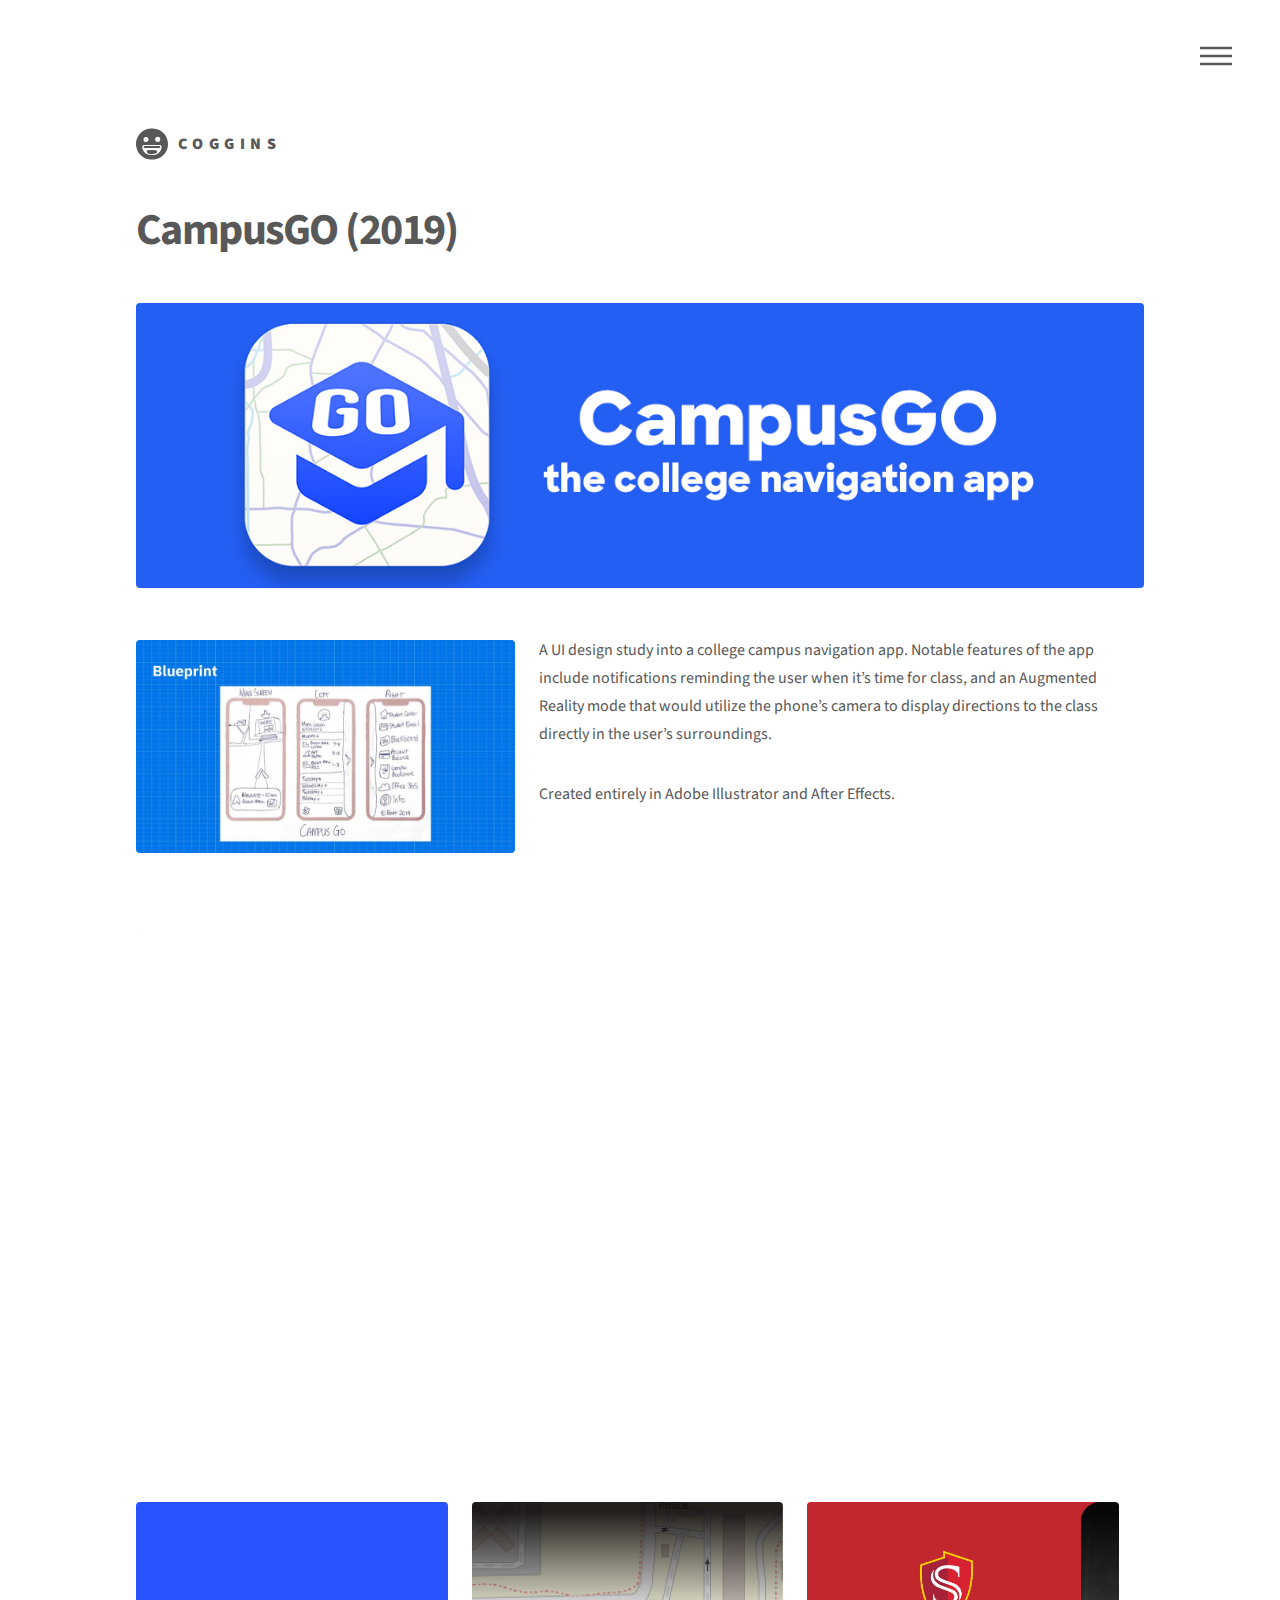
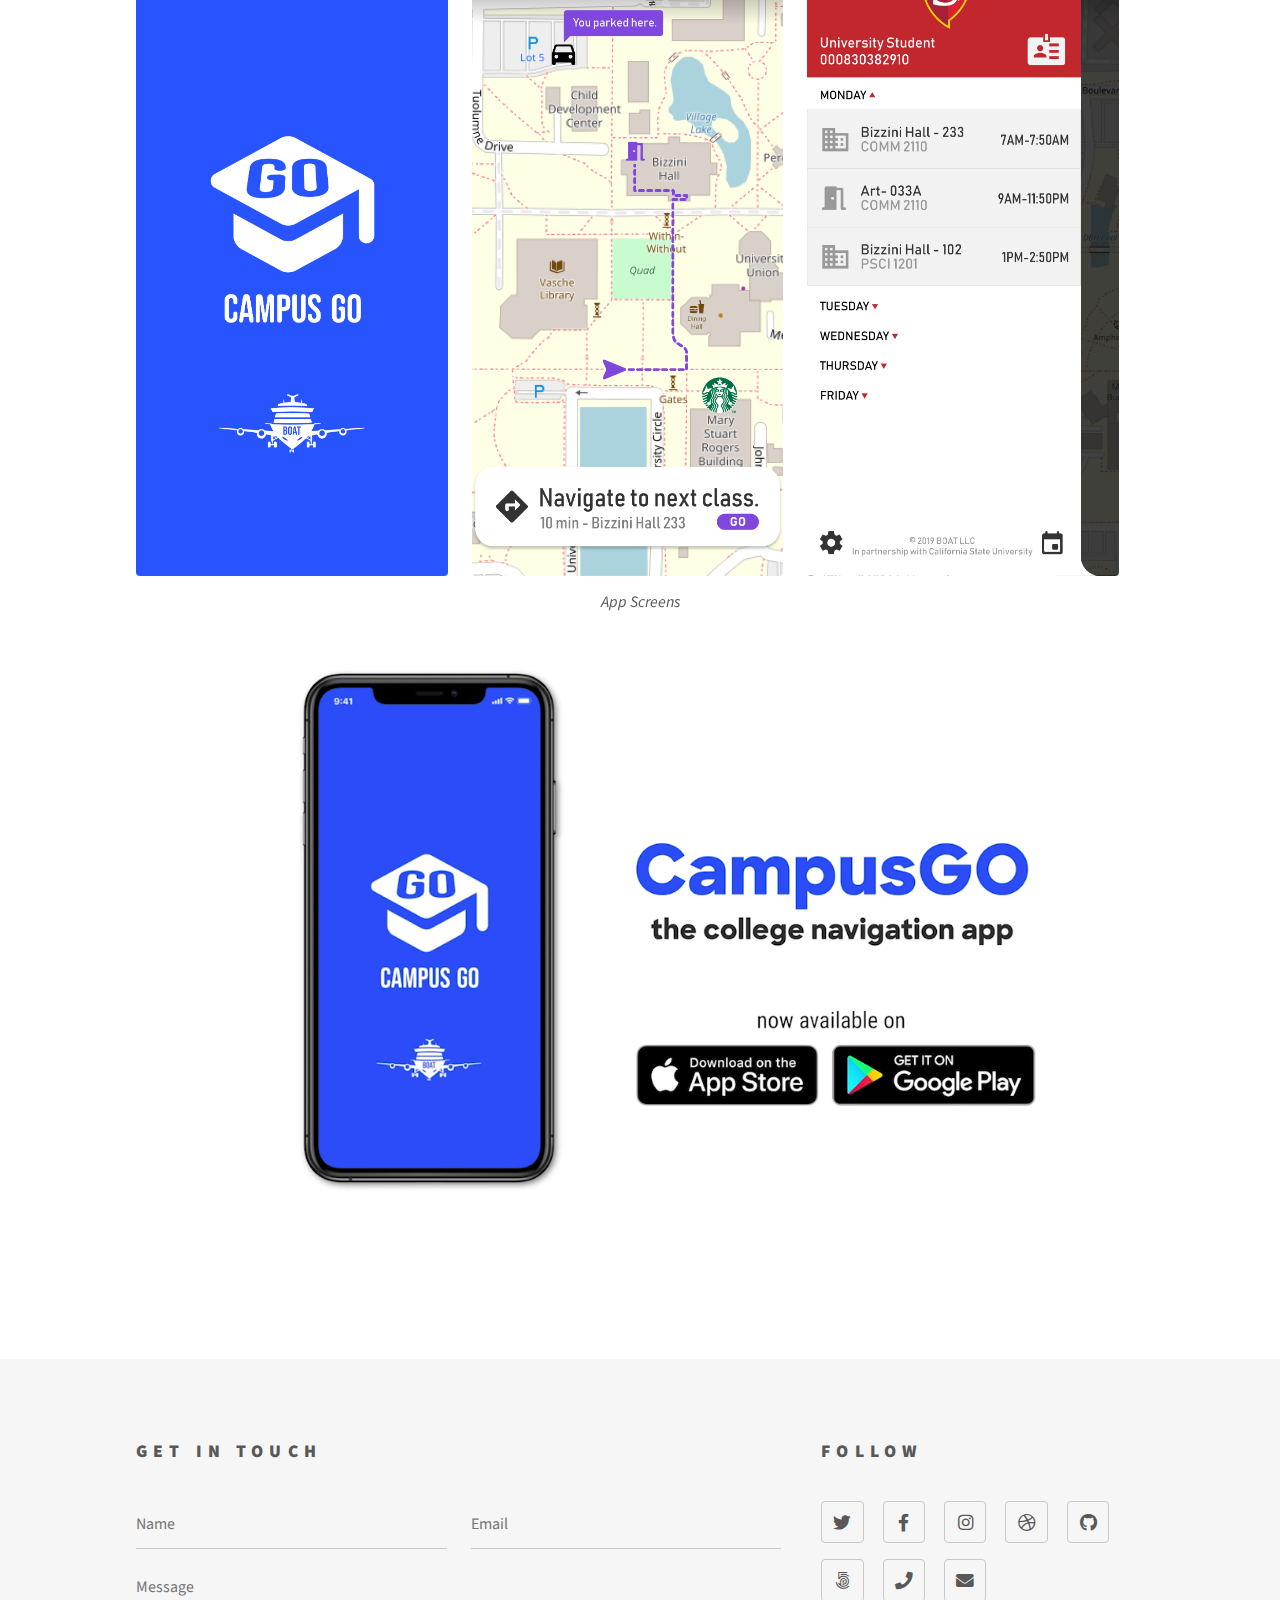
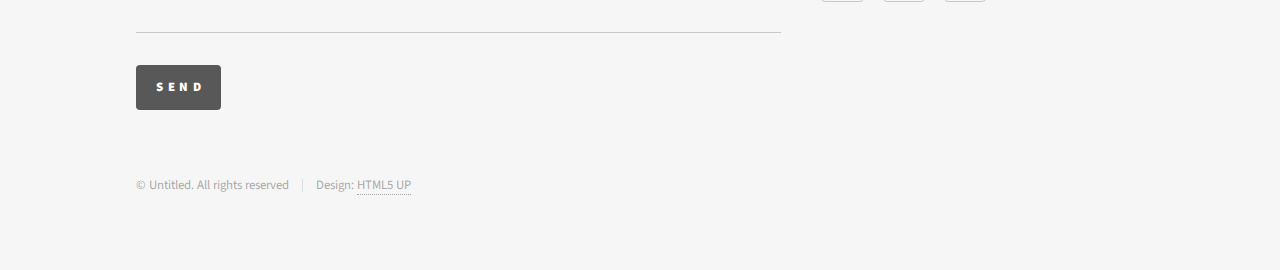
==== commit f37c91c3: "Update campusgo.html" ====
--- a/campusgo.html
+++ b/campusgo.html
@@ -6,7 +6,7 @@
 -->
 <html>
 	<head>
-		<title>Generic - Phantom by HTML5 UP</title>
+		<title>CampusGO - Design by Coggins</title>
 		<meta charset="utf-8" />
 		<meta name="viewport" content="width=device-width, initial-scale=1, user-scalable=no" />
 		<link rel="stylesheet" href="assets/css/main.css" />
@@ -55,7 +55,7 @@
 							<h1>CampusGO (2019)</h1>
 							<span class="image main"><img src="images/gobanner.jpg" alt="" /></span>
                             <div class="container"><a href="images/goblueprints.jpg" target="_blank"><span class="image left"><img src="images/goblueprints.jpg" alt="" /><div class="middle"><div class="text">Full Size</div></div></span></a></div>
-                             <p>A UI design study into a college campus navigation app. Notable features of the app include notifications reminding the user when it’s time for class, and an Augmented Reality mode that would utilize the phone’s camera to display directions to the class directly in the user’s surroundings.</p>
+                             <p>A UI design study into a college campus navigation app. Notable features of the app include notifications reminding the user when it’s time for class, and an Augmented Reality mode that would utilize the phone’s camera to display directions to the class directly in the user’s surroundings.</p> <p>Created entirely in Adobe Illustrator and After Effects.</p>
                             <p><br><br></p>
                             <div class="block"> <video playsinline muted autoplay loop width="100%"><source src="images/campusCOMP.mp4" type="video/mp4"></video>
                              <div class="three image"><div class="container"><a href="images/go3.png" target="_blank"><span class="small image"><img src="images/go3.png" alt=""/><div class="middle"><div class="text">Full Size</div></div></span></a></div>
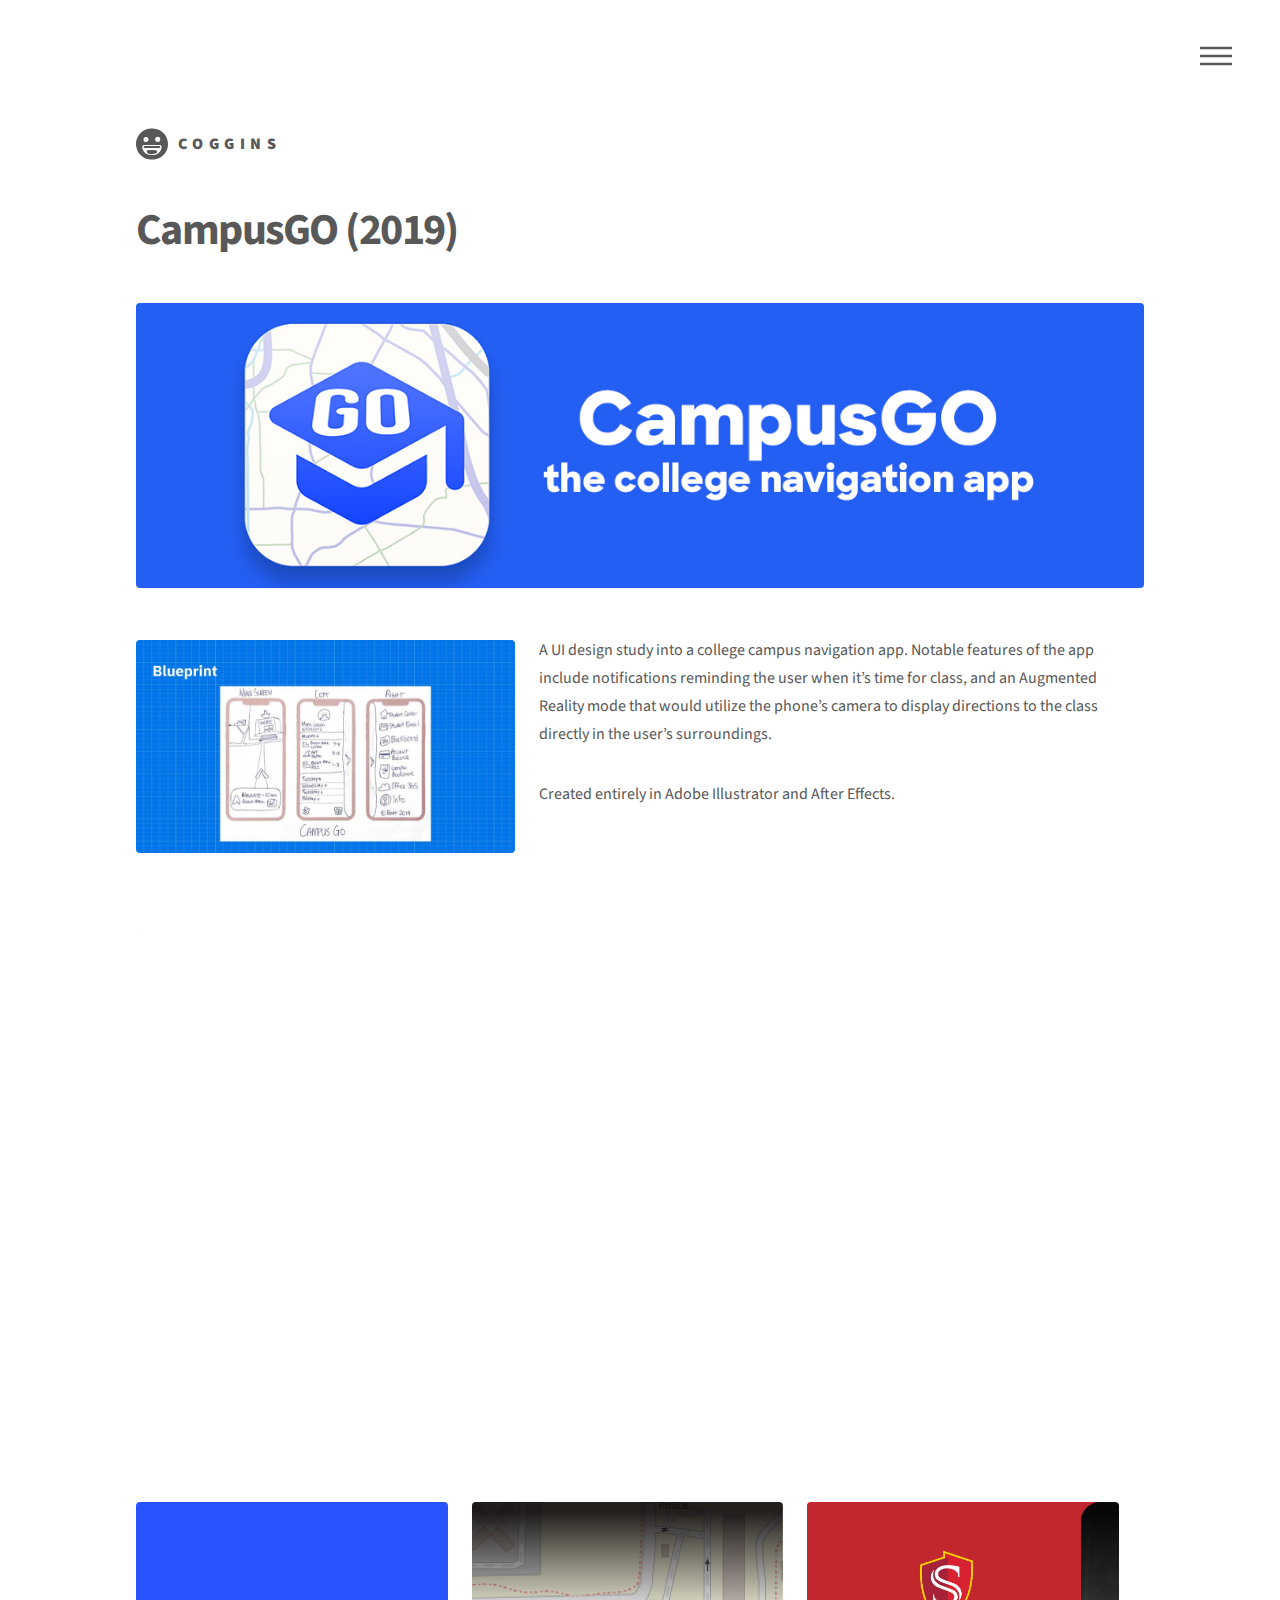
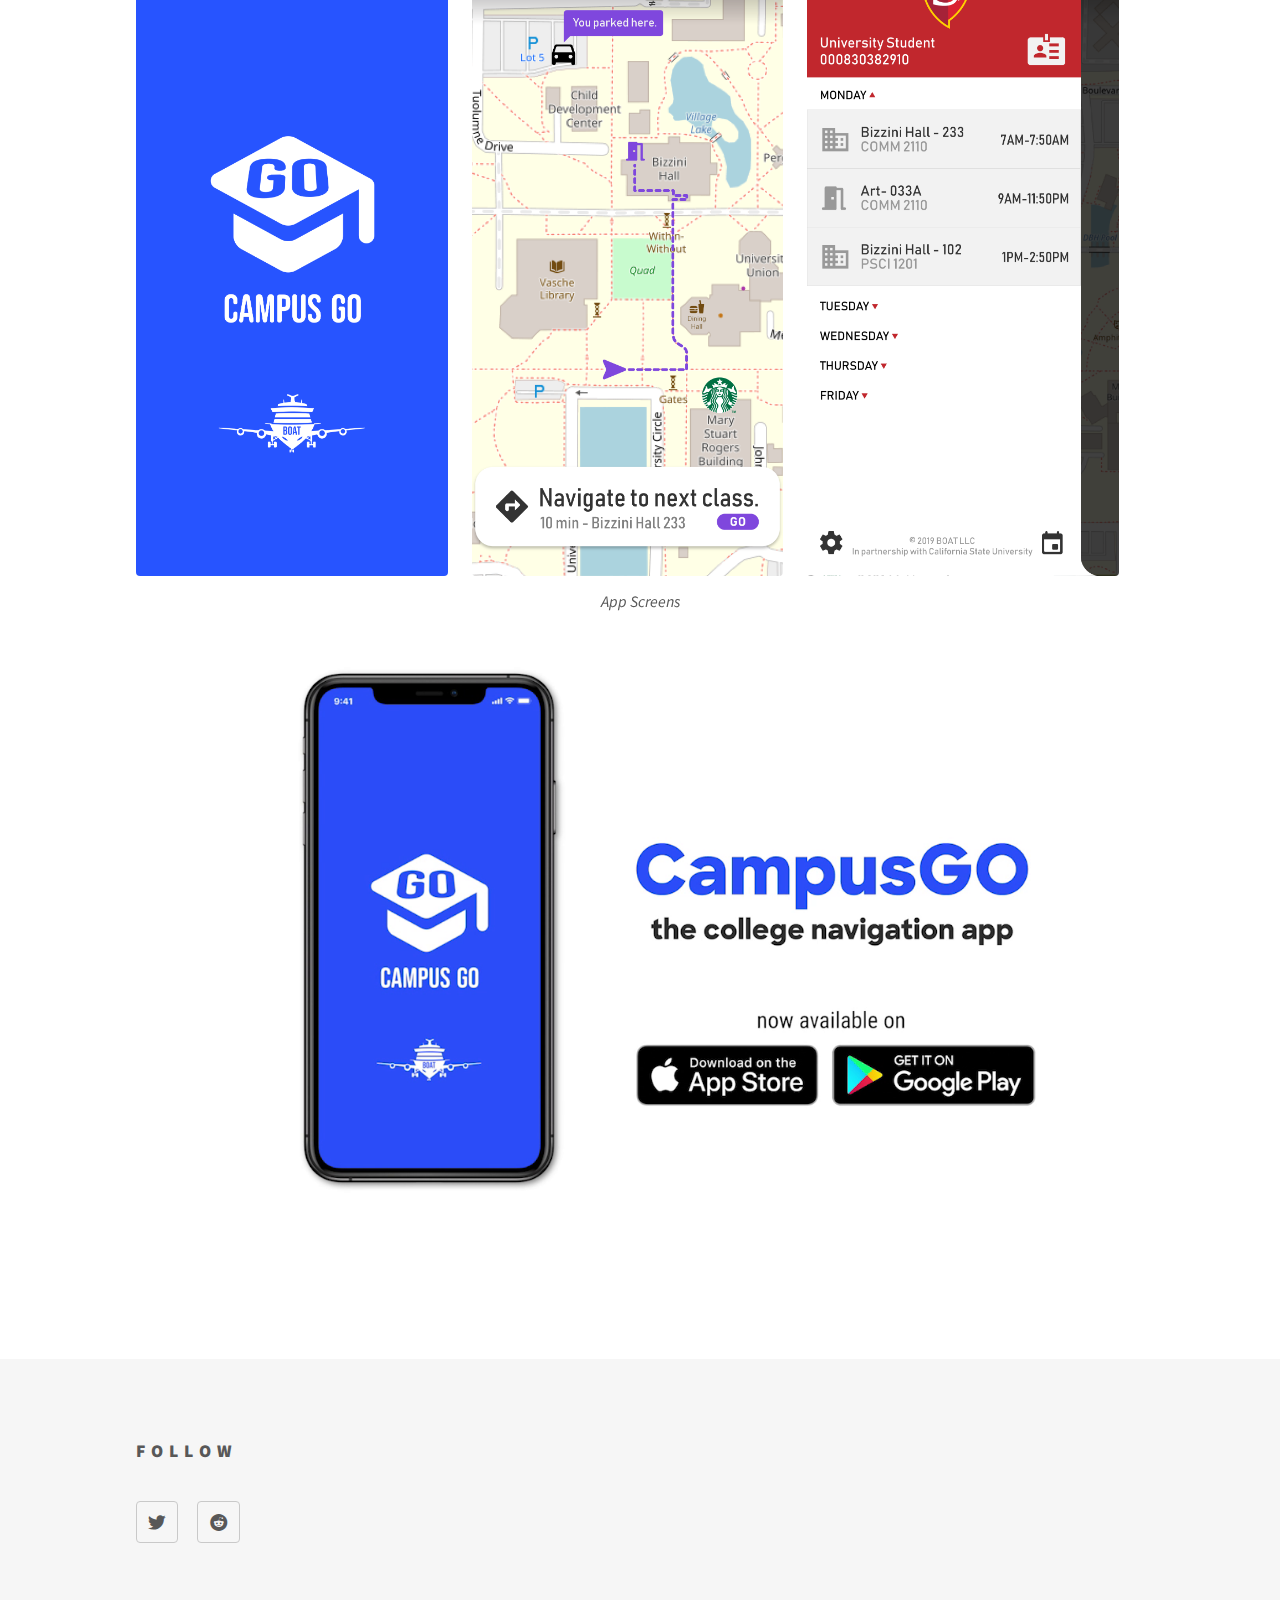
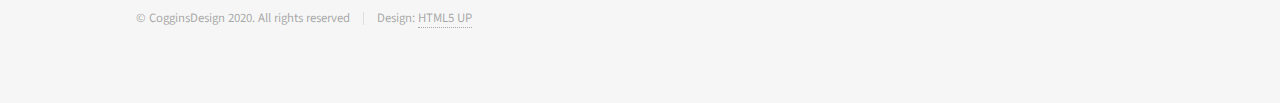
==== commit 4e8e8ac0: "UPDATED OCT 2020" ====
--- a/campusgo.html
+++ b/campusgo.html
@@ -40,12 +40,12 @@
 						<h2>Menu</h2>
 						<ul>
 							<li><a href="index.html">Home</a></li>
+							<li><a href="Flux.html">Flux</a></li>
 							<li><a href="Ice-Poseidon.html">Ice Poseidon</a></li>
 							<li><a href="Greekgodx.html">Greekgodx</a></li>
 							<li><a href="campusgo.html">CampusGO</a></li>
 							<li><a href="community-designs.html">Reddit Designs</a></li>
-							<li><a href="misc-projects.html">Misc. Projects</a></li>
-							<li><a href="misc-commissions.html">Misc. Commissions</a></li>
+							<li><a href="resume.html">Resume</a></li>
 						</ul>
 					</nav>
 
@@ -67,45 +67,19 @@
 
 				<!-- Footer -->
 					<footer id="footer">
-						<div class="inner">
-							<section>
-								<h2>Get in touch</h2>
-								<form method="post" action="#">
-									<div class="fields">
-										<div class="field half">
-											<input type="text" name="name" id="name" placeholder="Name" />
-										</div>
-										<div class="field half">
-											<input type="email" name="email" id="email" placeholder="Email" />
-										</div>
-										<div class="field">
-											<textarea name="message" id="message" placeholder="Message"></textarea>
-										</div>
-									</div>
-									<ul class="actions">
-										<li><input type="submit" value="Send" class="primary" /></li>
-									</ul>
-								</form>
-							</section>
+						<div class="inner"> 
 							<section>
 								<h2>Follow</h2>
 								<ul class="icons">
-									<li><a href="#" class="icon brands style2 fa-twitter"><span class="label">Twitter</span></a></li>
-									<li><a href="#" class="icon brands style2 fa-facebook-f"><span class="label">Facebook</span></a></li>
-									<li><a href="#" class="icon brands style2 fa-instagram"><span class="label">Instagram</span></a></li>
-									<li><a href="#" class="icon brands style2 fa-dribbble"><span class="label">Dribbble</span></a></li>
-									<li><a href="#" class="icon brands style2 fa-github"><span class="label">GitHub</span></a></li>
-									<li><a href="#" class="icon brands style2 fa-500px"><span class="label">500px</span></a></li>
-									<li><a href="#" class="icon solid style2 fa-phone"><span class="label">Phone</span></a></li>
-									<li><a href="#" class="icon solid style2 fa-envelope"><span class="label">Email</span></a></li>
+									<li><a href="https://twitter.com/cogginsdesign" class="icon brands style2 fa-twitter"><span class="label">Twitter</span></a></li>
+									<li><a href="https://www.reddit.com/user/cogginscx" class="icon brands style2 fa-reddit"><span class="label">Reddit</span></a></li>
 								</ul>
 							</section>
 							<ul class="copyright">
-								<li>&copy; Untitled. All rights reserved</li><li>Design: <a href="http://html5up.net">HTML5 UP</a></li>
+								<li>&copy; CogginsDesign 2020. All rights reserved</li><li>Design: <a href="http://html5up.net">HTML5 UP</a></li>
 							</ul>
 						</div>
 					</footer>
-
 			</div>
 
 		<!-- Scripts -->
--- a/assets/css/main.css
+++ b/assets/css/main.css
@@ -2654,6 +2654,18 @@
 			pointer-events: none;
 			opacity: 0.25;
 		}
+
+/* Center */
+
+	.center {
+        text-align:center;
+        vertical-align: middle;
+}
+
+img.center {
+    display: block;
+    margin: 0 auto;
+}
 
 /* Tiles */
 
@@ -2823,6 +2835,10 @@
 				background-color: #8499e7;
 			}
 
+			.tiles article.style7 > .image:before {
+				background-color: #ff215e;
+			}
+
 			body:not(.is-touch) .tiles article:hover > .image {
 				-moz-transform: scale(1.1);
 				-webkit-transform: scale(1.1);
